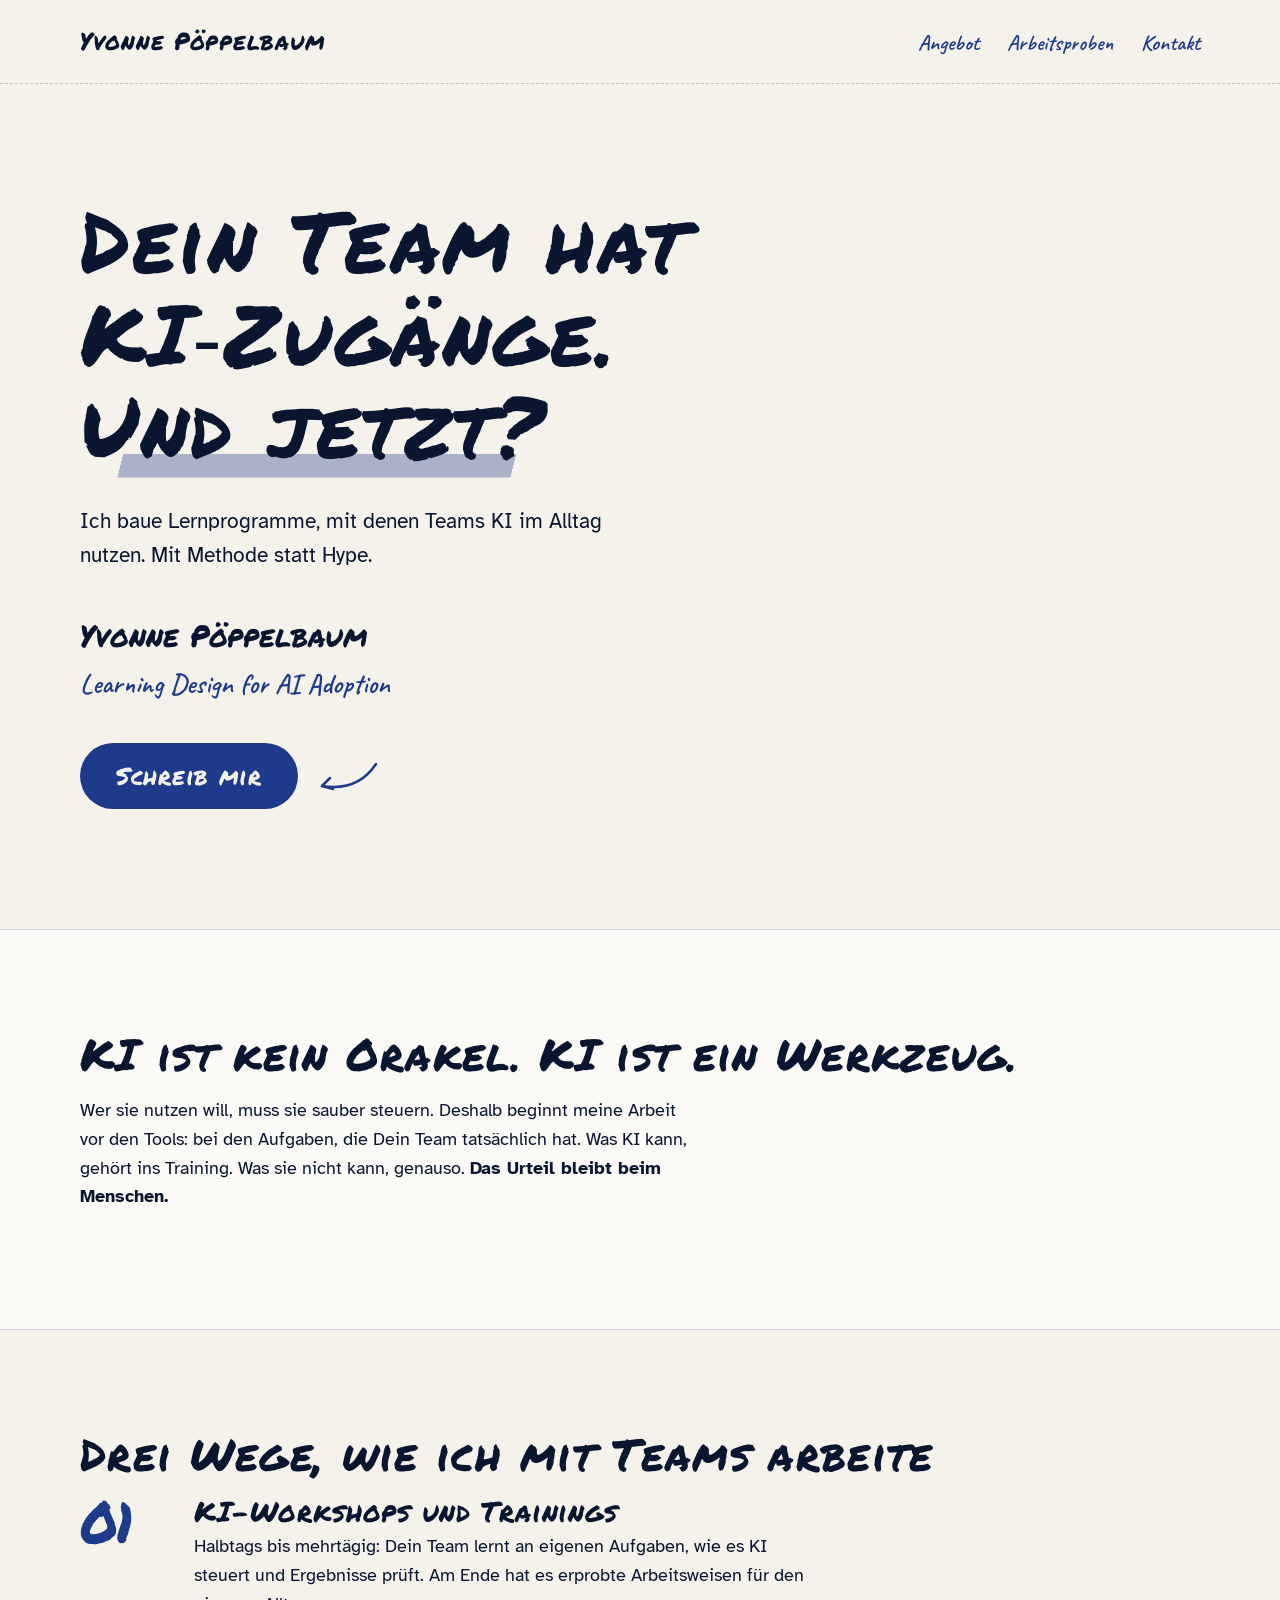
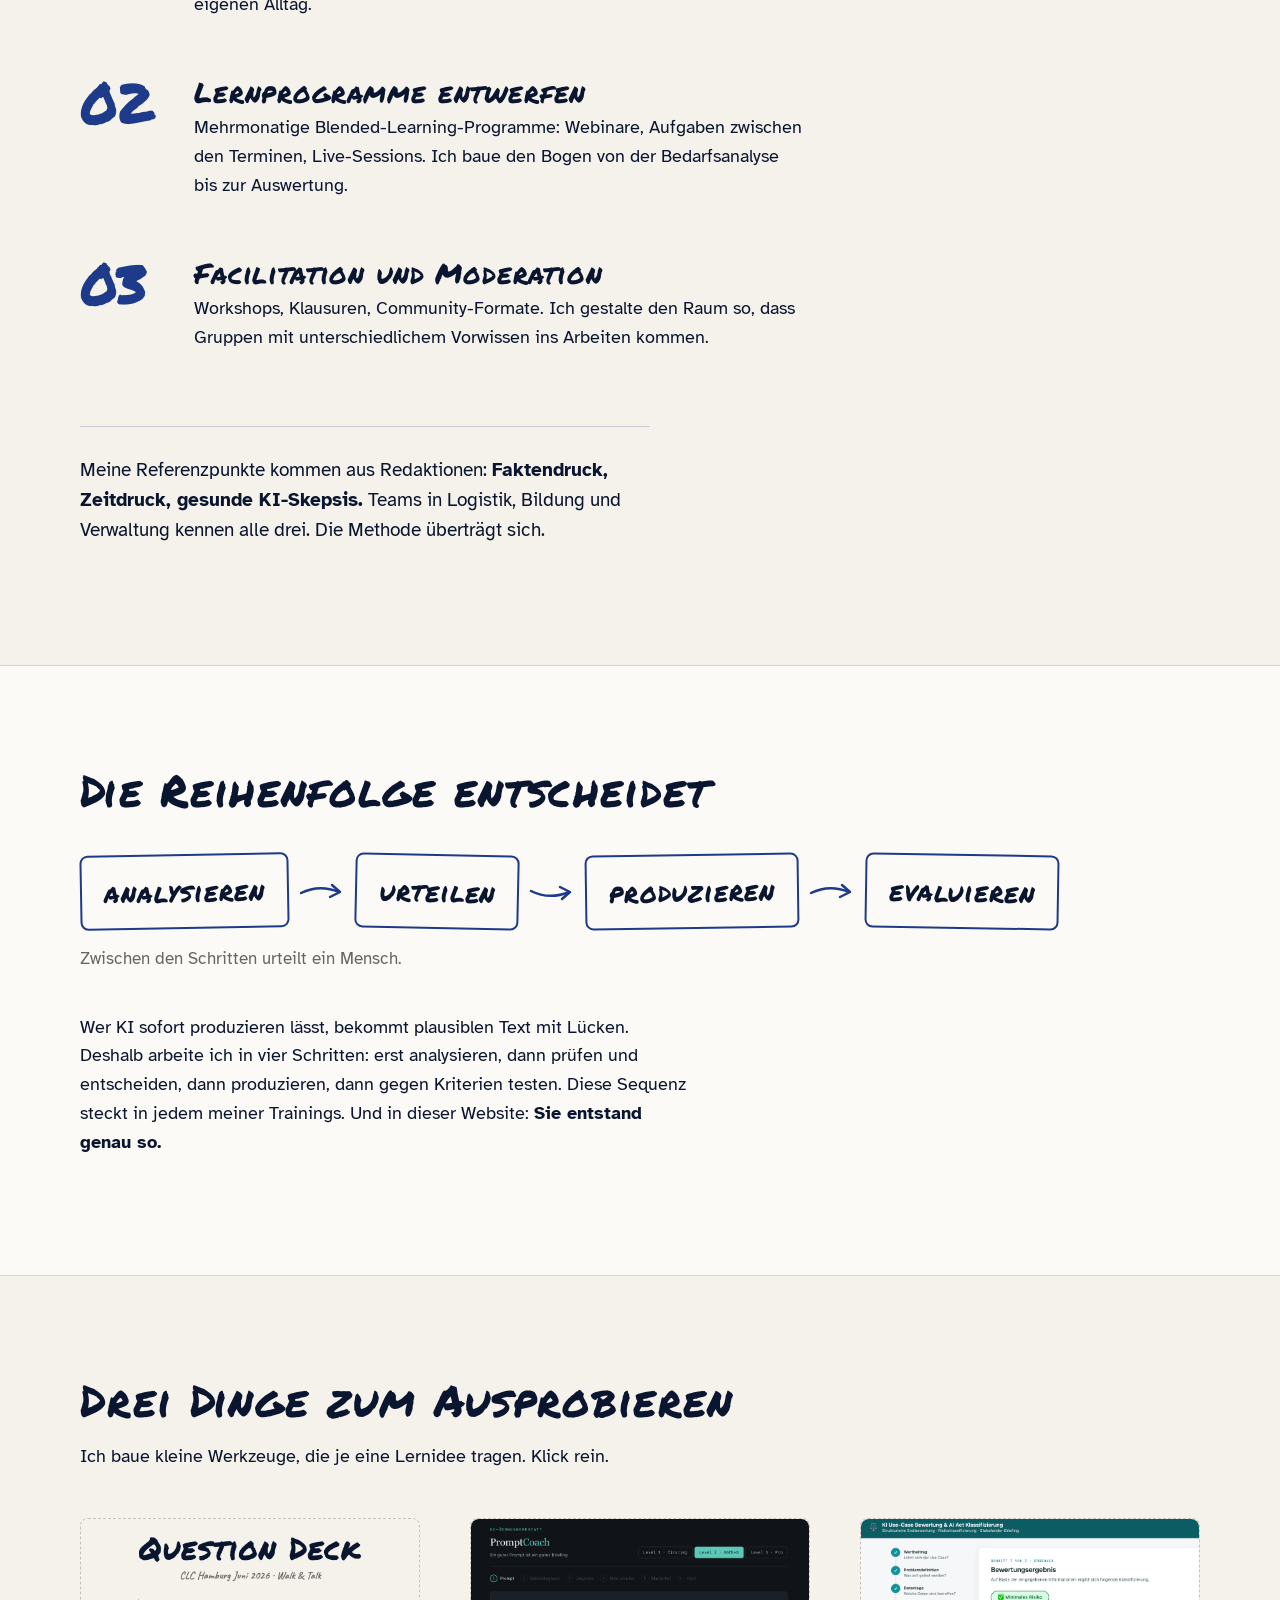
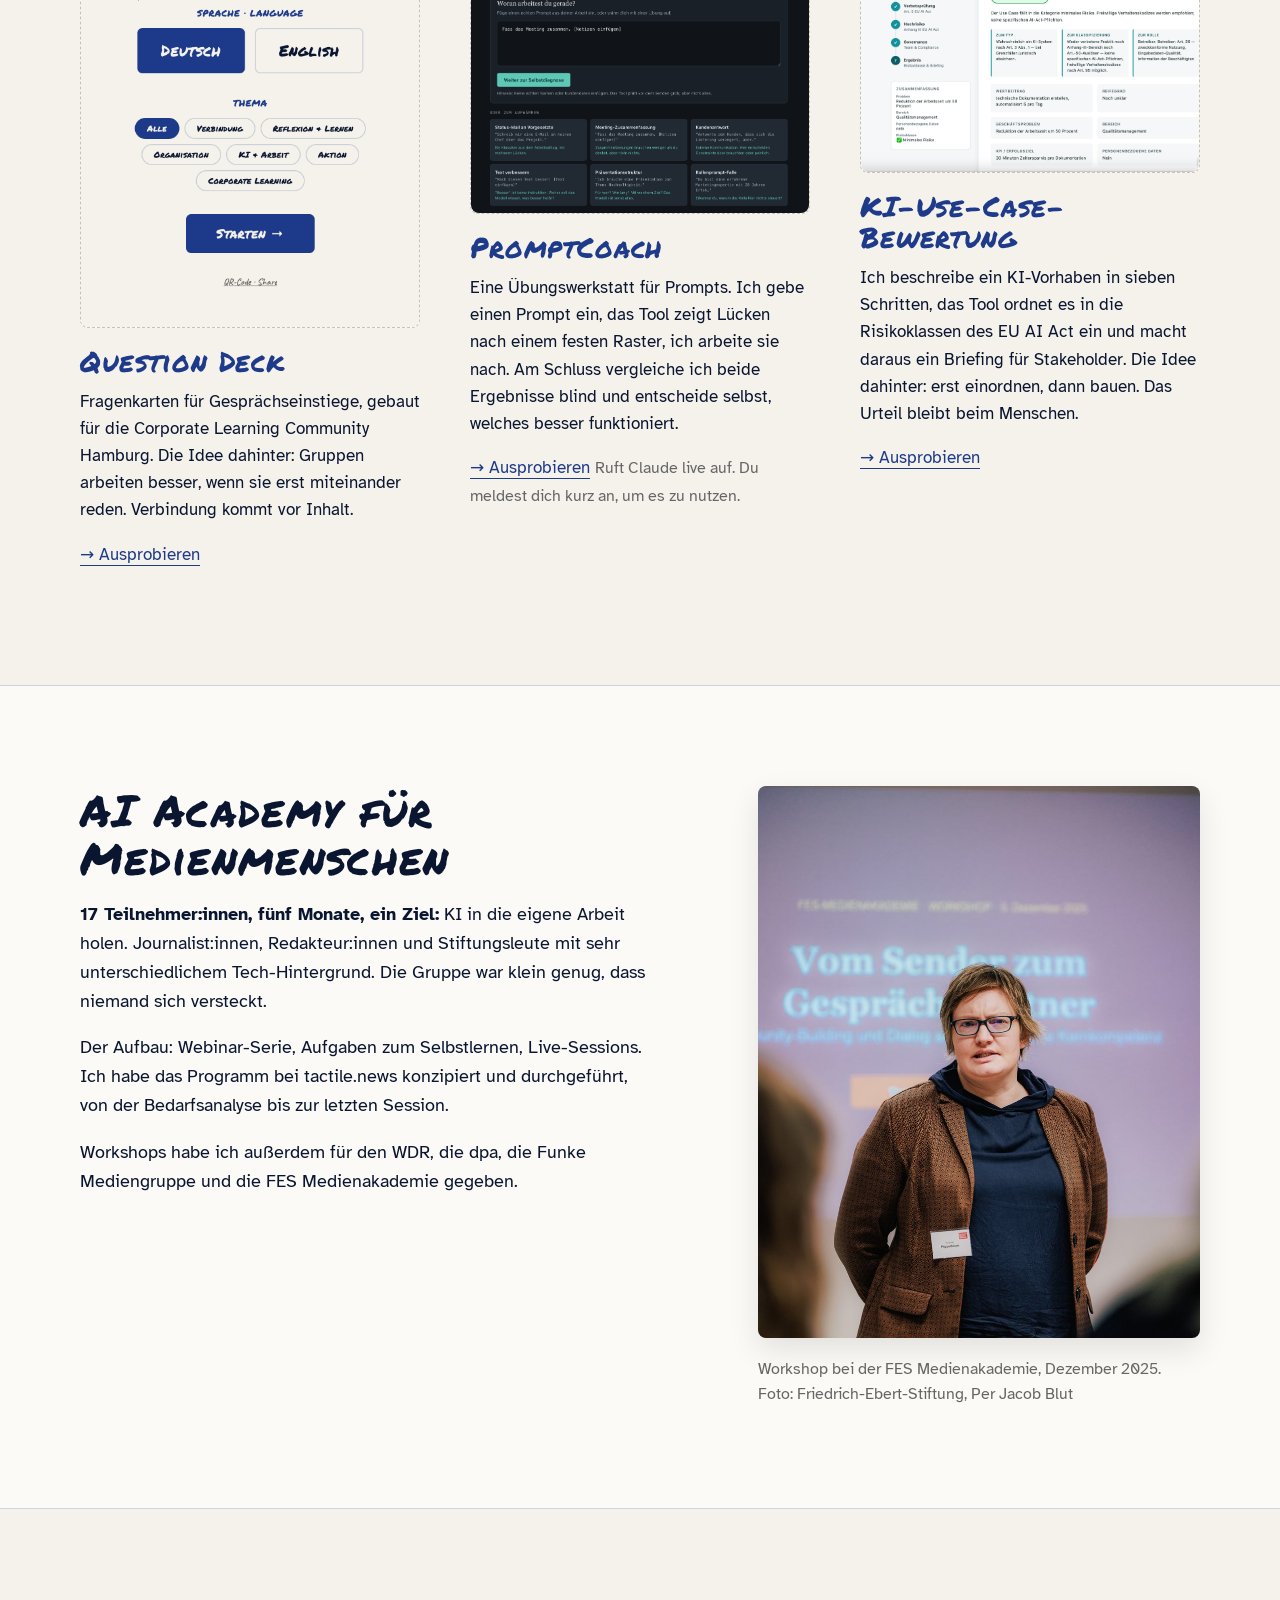
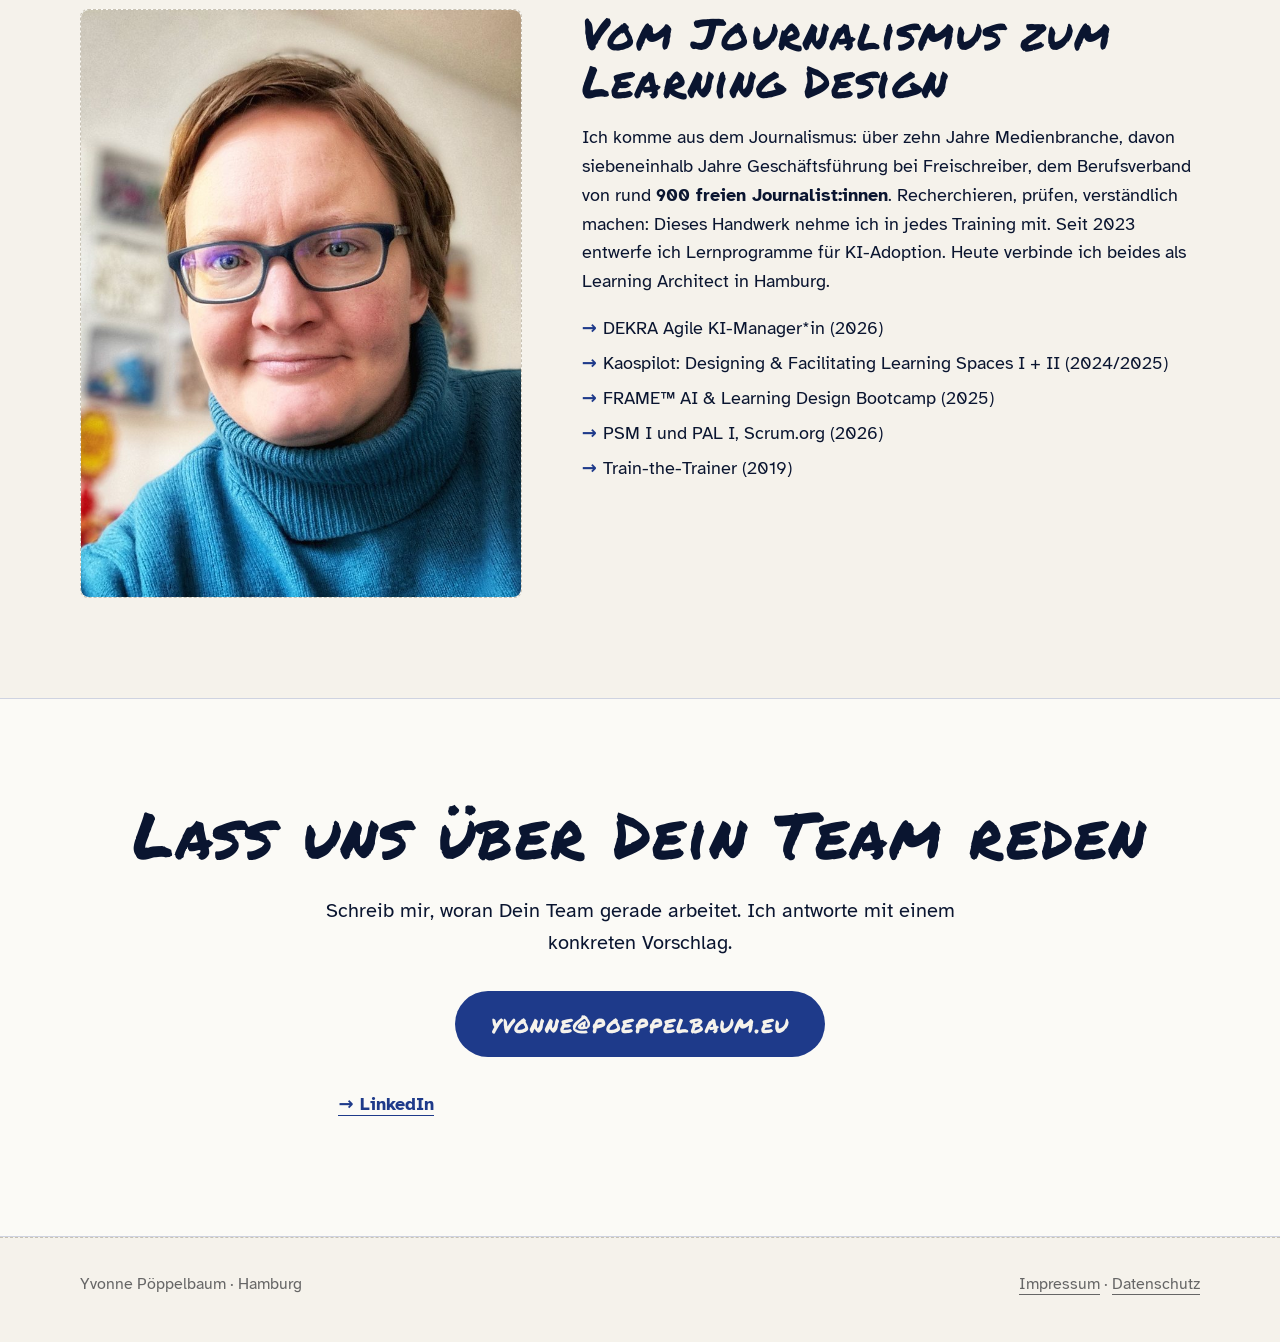
==== index.html @ b6dcaf6b "Website poeppelbaum.eu – erste Veröffentlichung Statische Seite: HTML + CSS, Fonts lokal (Permanent " ====
<!doctype html>
<html lang="de">
<head>
  <meta charset="utf-8">
  <meta name="viewport" content="width=device-width, initial-scale=1">
  <title>Yvonne Pöppelbaum – Learning Design for AI Adoption</title>
  <meta name="description" content="Ich baue Lernprogramme, mit denen Teams KI im Alltag nutzen. Workshops, Blended-Learning-Programme und Facilitation. Hamburg, DACH-Raum.">
  <link rel="canonical" href="https://poeppelbaum.eu/">
  <meta property="og:title" content="Yvonne Pöppelbaum – Learning Design for AI Adoption">
  <meta property="og:description" content="Ich baue Lernprogramme, mit denen Teams KI im Alltag nutzen. Mit Methode statt Hype.">
  <meta property="og:url" content="https://poeppelbaum.eu/">
  <meta property="og:type" content="website">
  <meta property="og:locale" content="de_DE">
  <link rel="stylesheet" href="style.css">
</head>
<body>
  <a class="skip-link" href="#main">Zum Inhalt springen</a>

  <header class="site-header">
    <div class="container">
      <a class="site-name" href="#top">Yvonne Pöppelbaum</a>
      <nav class="site-nav" aria-label="Hauptnavigation">
        <a href="#angebot">Angebot</a>
        <a href="#arbeitsproben">Arbeitsproben</a>
        <a href="#kontakt">Kontakt</a>
      </nav>
    </div>
  </header>

  <main id="main">

    <!-- 1 · Hero -->
    <section class="hero" id="top">
      <div class="container">
        <h1>Dein Team hat KI&#8209;Zugänge. <span class="u-hand">Und&nbsp;jetzt?</span></h1>
        <p class="intro">Ich baue Lernprogramme, mit denen Teams KI im Alltag nutzen. Mit Methode statt Hype.</p>
        <div class="ident">
          <p class="name">Yvonne Pöppelbaum</p>
          <p class="tagline">Learning Design for AI Adoption</p>
        </div>
        <div class="cta-row">
          <a class="btn" href="#kontakt">Schreib mir</a>
          <svg class="hand-arrow" width="64" height="40" viewBox="0 0 64 40" fill="none" aria-hidden="true">
            <path d="M60 8 C48 26, 30 34, 6 30" stroke="#1e3a8a" stroke-width="2.5" stroke-linecap="round" fill="none"/>
            <path d="M14 22 L6 30 L17 33" stroke="#1e3a8a" stroke-width="2.5" stroke-linecap="round" stroke-linejoin="round" fill="none"/>
          </svg>
        </div>
      </div>
    </section>

    <!-- 2 · Haltung -->
    <section class="section section--alt" id="haltung">
      <div class="container">
        <h2>KI ist kein Orakel. KI ist ein Werkzeug.</h2>
        <p>Wer sie nutzen will, muss sie sauber steuern. Deshalb beginnt meine Arbeit vor den Tools: bei den Aufgaben, die Dein Team tatsächlich hat. Was KI kann, gehört ins Training. Was sie nicht kann, genauso. <strong>Das Urteil bleibt beim Menschen.</strong></p>
      </div>
    </section>

    <!-- 3 · Angebot -->
    <section class="section" id="angebot">
      <div class="container">
        <h2>Drei Wege, wie ich mit Teams arbeite</h2>

        <div class="step">
          <div class="step__num" aria-hidden="true">01</div>
          <div>
            <h3>KI-Workshops und Trainings</h3>
            <p>Halbtags bis mehrtägig: Dein Team lernt an eigenen Aufgaben, wie es KI steuert und Ergebnisse prüft. Am Ende hat es erprobte Arbeitsweisen für den eigenen Alltag.</p>
          </div>
        </div>

        <div class="step">
          <div class="step__num" aria-hidden="true">02</div>
          <div>
            <h3>Lernprogramme entwerfen</h3>
            <p>Mehrmonatige Blended-Learning-Programme: Webinare, Aufgaben zwischen den Terminen, Live-Sessions. Ich baue den Bogen von der Bedarfsanalyse bis zur Auswertung.</p>
          </div>
        </div>

        <div class="step">
          <div class="step__num" aria-hidden="true">03</div>
          <div>
            <h3>Facilitation und Moderation</h3>
            <p>Workshops, Klausuren, Community-Formate. Ich gestalte den Raum so, dass Gruppen mit unterschiedlichem Vorwissen ins Arbeiten kommen.</p>
          </div>
        </div>

        <p class="bridge">Meine Referenzpunkte kommen aus Redaktionen: <strong>Faktendruck, Zeitdruck, gesunde KI-Skepsis.</strong> Teams in Logistik, Bildung und Verwaltung kennen alle drei. Die Methode überträgt sich.</p>
      </div>
    </section>

    <!-- 4 · Arbeitsweise -->
    <section class="section section--alt" id="arbeitsweise">
      <div class="container">
        <h2>Die Reihenfolge entscheidet</h2>

        <div class="sequence" role="img" aria-label="Vier Schritte: analysieren, urteilen, produzieren, evaluieren – zwischen den Schritten urteilt ein Mensch">
          <div class="sequence__step">analysieren</div>
          <svg class="sequence__arrow" width="46" height="26" viewBox="0 0 46 26" fill="none" aria-hidden="true">
            <path d="M2 14 C14 8, 28 8, 40 13" stroke="currentColor" stroke-width="2.5" stroke-linecap="round" fill="none"/>
            <path d="M33 6 L41 13 L31 18" stroke="currentColor" stroke-width="2.5" stroke-linecap="round" stroke-linejoin="round" fill="none"/>
          </svg>
          <div class="sequence__step">urteilen</div>
          <svg class="sequence__arrow" width="46" height="26" viewBox="0 0 46 26" fill="none" aria-hidden="true">
            <path d="M2 12 C14 18, 28 18, 40 13" stroke="currentColor" stroke-width="2.5" stroke-linecap="round" fill="none"/>
            <path d="M33 20 L41 13 L31 8" stroke="currentColor" stroke-width="2.5" stroke-linecap="round" stroke-linejoin="round" fill="none"/>
          </svg>
          <div class="sequence__step">produzieren</div>
          <svg class="sequence__arrow" width="46" height="26" viewBox="0 0 46 26" fill="none" aria-hidden="true">
            <path d="M2 14 C14 8, 28 8, 40 13" stroke="currentColor" stroke-width="2.5" stroke-linecap="round" fill="none"/>
            <path d="M33 6 L41 13 L31 18" stroke="currentColor" stroke-width="2.5" stroke-linecap="round" stroke-linejoin="round" fill="none"/>
          </svg>
          <div class="sequence__step">evaluieren</div>
        </div>
        <p class="judge-note">Zwischen den Schritten urteilt ein Mensch.</p>

        <p>Wer KI sofort produzieren lässt, bekommt plausiblen Text mit Lücken. Deshalb arbeite ich in vier Schritten: erst analysieren, dann prüfen und entscheiden, dann produzieren, dann gegen Kriterien testen. Diese Sequenz steckt in jedem meiner Trainings. Und in dieser Website: <strong>Sie entstand genau so.</strong></p>
      </div>
    </section>

    <!-- 5 · Arbeitsproben -->
    <section class="section" id="arbeitsproben">
      <div class="container">
        <h2>Drei Dinge zum Ausprobieren</h2>
        <p>Ich baue kleine Werkzeuge, die je eine Lernidee tragen. Klick rein.</p>

        <div class="work-grid">
          <article class="work-card">
            <div class="shot"><img src="img/question-deck.png" alt="Startbildschirm von Question Deck: Sprachauswahl Deutsch/English, darunter Themenfilter wie Verbindung, Reflexion & Lernen, KI & Arbeit, Corporate Learning, unten der Start-Button" width="1062" height="1280"></div>
            <h3>Question Deck</h3>
            <p>Fragenkarten für Gesprächseinstiege, gebaut für die Corporate Learning Community Hamburg. Die Idee dahinter: Gruppen arbeiten besser, wenn sie erst miteinander reden. Verbindung kommt vor Inhalt.</p>
            <p><a href="https://poeppi.github.io/clc-question-deck/" target="_blank" rel="noopener">→ Ausprobieren</a></p>
          </article>

          <article class="work-card">
            <div class="shot"><img src="img/promptcoach.png" alt="Startbildschirm von PromptCoach: Eingabefeld für einen Prompt, darunter sechs Übungs-Prompts zum Aufwärmen, oben die sechs Schritte Prompt, Selbstdiagnose, Diagnose, Überarbeiten, Blindurteil, Fazit" width="1998" height="1736"></div>
            <h3>PromptCoach</h3>
            <p>Eine Übungswerkstatt für Prompts. Ich gebe einen Prompt ein, das Tool zeigt Lücken nach einem festen Raster, ich arbeite sie nach. Am Schluss vergleiche ich beide Ergebnisse blind und entscheide selbst, welches besser funktioniert.</p>
            <p><a href="https://claude.ai/public/artifacts/858def9d-9fda-4240-a055-7a0ab636edca" target="_blank" rel="noopener">→ Ausprobieren</a> <span class="open-note">Ruft Claude live auf. Du meldest dich kurz an, um es zu nutzen.</span></p>
          </article>

          <article class="work-card">
            <div class="shot"><img src="img/usecase-bewertung.png" alt="Ergebnisansicht der KI-Use-Case-Bewertung: links sieben abgehakte Prüfschritte von Wertbeitrag bis Ergebnis, rechts die Risikoklasse ‚Minimales Risiko' mit Hinweisen zu Systemtyp, Klassifizierung und Betreiberrolle" width="2020" height="1412"></div>
            <h3>KI-Use-Case-Bewertung</h3>
            <p>Ich beschreibe ein KI-Vorhaben in sieben Schritten, das Tool ordnet es in die Risikoklassen des EU AI Act ein und macht daraus ein Briefing für Stakeholder. Die Idee dahinter: erst einordnen, dann bauen. Das Urteil bleibt beim Menschen.</p>
            <p><a href="https://poeppi.github.io/ki-usecase-bewertung/" target="_blank" rel="noopener">→ Ausprobieren</a></p>
          </article>

        </div>
      </div>
    </section>

    <!-- 6 · Fallbeispiel -->
    <section class="section section--alt case" id="fallbeispiel">
      <div class="container case-grid">
        <div>
          <h2>AI Academy für Medienmenschen</h2>
          <p><strong>17 Teilnehmer:innen, fünf Monate, ein Ziel:</strong> KI in die eigene Arbeit holen. Journalist:innen, Redakteur:innen und Stiftungsleute mit sehr unterschiedlichem Tech-Hintergrund. Die Gruppe war klein genug, dass niemand sich versteckt.</p>
          <p>Der Aufbau: Webinar-Serie, Aufgaben zum Selbstlernen, Live-Sessions. Ich habe das Programm bei tactile.news konzipiert und durchgeführt, von der Bedarfsanalyse bis zur letzten Session.</p>
          <p>Workshops habe ich außerdem für den WDR, die dpa, die Funke Mediengruppe und die FES Medienakademie gegeben.</p>
        </div>
        <figure class="case-figure">
          <img src="img/workshop-fes.jpg" alt="Yvonne Pöppelbaum leitet einen Workshop bei der FES Medienakademie, hinter ihr die projizierte Folie ‚Vom Sender zum Gesprächspartner'" width="880" height="1100">
          <figcaption>Workshop bei der FES Medienakademie, Dezember 2025. Foto: Friedrich-Ebert-Stiftung, Per Jacob Blut</figcaption>
        </figure>
      </div>
    </section>

    <!-- 7 · Person -->
    <section class="section" id="person">
      <div class="container person">
        <div class="portrait"><img src="img/portrait.jpg" alt="Porträt von Yvonne Pöppelbaum: kurze braune Haare, dunkle Brille, petrolfarbener Rollkragenpullover" width="720" height="960"></div>
        <div>
          <h2>Vom Journalismus zum Learning Design</h2>
          <p>Ich komme aus dem Journalismus: über zehn Jahre Medienbranche, davon siebeneinhalb Jahre Geschäftsführung bei Freischreiber, dem Berufsverband von rund <strong>900 freien Journalist:innen</strong>. Recherchieren, prüfen, verständlich machen: Dieses Handwerk nehme ich in jedes Training mit. Seit 2023 entwerfe ich Lernprogramme für KI-Adoption. Heute verbinde ich beides als Learning Architect in Hamburg.</p>
          <ul class="arrow-list">
            <li>DEKRA Agile KI-Manager*in (2026)</li>
            <li>Kaospilot: Designing &amp; Facilitating Learning Spaces I + II (2024/2025)</li>
            <li>FRAME™ AI &amp; Learning Design Bootcamp (2025)</li>
            <li>PSM I und PAL I, Scrum.org (2026)</li>
            <li>Train-the-Trainer (2019)</li>
          </ul>
        </div>
      </div>
    </section>

    <!-- 8 · Kontakt -->
    <section class="section section--alt contact" id="kontakt">
      <div class="container">
        <h2>Lass uns über Dein Team reden</h2>
        <p class="sub">Schreib mir, woran Dein Team gerade arbeitet. Ich antworte mit einem konkreten Vorschlag.</p>
        <a class="btn" href="mailto:yvonne@poeppelbaum.eu">yvonne@poeppelbaum.eu</a>
        <p class="channels">
          <a href="https://www.linkedin.com/in/yvonnepoeppelbaum" rel="me noopener">→ LinkedIn</a>
        </p>
      </div>
    </section>

  </main>

  <footer class="site-footer">
    <div class="container">
      <span>Yvonne Pöppelbaum · Hamburg</span>
      <span>
        <a href="impressum.html">Impressum</a> ·
        <a href="datenschutz.html">Datenschutz</a>
      </span>
    </div>
  </footer>
</body>
</html>
---- style.css ----
/* ============================================================
   Yvonne Pöppelbaum – Website
   Design-System: design-system-yvonne.md
   Fonts selbst gehostet (DSGVO): Permanent Marker (Apache 2.0),
   Caveat (OFL), Atkinson Hyperlegible (OFL) – Lizenzen in /fonts/.
   Fließtext seit 08/2026: Atkinson Hyperlegible; Caveat nur noch
   für kurze Akzente (Tagline, Navigation).
   ============================================================ */

@font-face {
  font-family: 'Permanent Marker';
  src: url('fonts/permanent-marker.woff2') format('woff2');
  font-weight: 400;
  font-display: swap;
}
@font-face {
  font-family: 'Atkinson Hyperlegible';
  src: url('fonts/atkinson-hyperlegible-400.woff2') format('woff2');
  font-weight: 400;
  font-display: swap;
}
@font-face {
  font-family: 'Atkinson Hyperlegible';
  src: url('fonts/atkinson-hyperlegible-700.woff2') format('woff2');
  font-weight: 700;
  font-display: swap;
}
@font-face {
  font-family: 'Caveat';
  src: url('fonts/caveat-400.woff2') format('woff2');
  font-weight: 400;
  font-display: swap;
}
@font-face {
  font-family: 'Caveat';
  src: url('fonts/caveat-600.woff2') format('woff2');
  font-weight: 600;
  font-display: swap;
}

:root {
  --ink: #0a1530;
  --accent: #1e3a8a;
  --paper: #f5f2eb;
  --paper-light: #fbfaf6;
  --rule: rgba(30, 58, 138, 0.2);
  --muted: #666;
  --display: 'Permanent Marker', cursive;
  --hand: 'Caveat', cursive;
  --body: 'Atkinson Hyperlegible', system-ui, sans-serif;
}

* { box-sizing: border-box; }

html { scroll-behavior: smooth; }
@media (prefers-reduced-motion: reduce) {
  html { scroll-behavior: auto; }
}

body {
  margin: 0;
  background: var(--paper);
  color: var(--ink);
  font-family: var(--body);
  font-size: 18px;
  line-height: 1.6;
}

/* ---------- Typografie ---------- */

h1, h2, h3 {
  font-family: var(--display);
  font-weight: 400;
  letter-spacing: 0.03em;
  line-height: 1.1;
  margin: 0 0 0.4em;
}
h1 { font-size: clamp(44px, 7vw, 84px); }
h2 { font-size: clamp(32px, 4vw, 44px); }
h3 { font-size: clamp(24px, 2.5vw, 28px); color: var(--accent); }

p { margin: 0 0 1em; max-width: 34em; }

a {
  color: var(--accent);
  text-decoration: none;
  border-bottom: 1.5px solid currentColor;
}
a:hover { border-bottom-width: 2.5px; }

:focus-visible {
  outline: 3px solid var(--accent);
  outline-offset: 3px;
  border-radius: 2px;
}

strong { font-weight: 700; }

.tagline {
  font-family: var(--hand);
  font-size: 28px;
  font-weight: 600;
  color: var(--accent);
  margin: 0;
}

/* Handgezogene Unterstreichung */
.u-hand {
  background: linear-gradient(104deg,
    transparent 0.5em,
    rgba(30, 58, 138, 0.35) 0.5em,
    rgba(30, 58, 138, 0.35) calc(100% - 0.4em),
    transparent calc(100% - 0.4em));
  background-size: 100% 0.28em;
  background-position: 0 92%;
  background-repeat: no-repeat;
}

/* ---------- Layout ---------- */

.container {
  max-width: 1280px;
  margin: 0 auto;
  padding: 0 80px;
}

.section { padding: 100px 0; }
.section--alt {
  background: var(--paper-light);
  border-top: 1.5px solid var(--rule);
  border-bottom: 1.5px solid var(--rule);
}

.skip-link {
  position: absolute;
  left: -9999px;
  background: var(--accent);
  color: var(--paper);
  padding: 10px 18px;
  border: none;
  z-index: 10;
}
.skip-link:focus { left: 16px; top: 16px; }

/* ---------- Header ---------- */

.site-header {
  padding: 22px 0;
  border-bottom: 1px dashed #c8c2b4;
}
.site-header .container {
  display: flex;
  flex-wrap: wrap;
  align-items: baseline;
  justify-content: space-between;
  gap: 12px 28px;
}
.site-name {
  font-family: var(--display);
  font-size: 24px;
  letter-spacing: 0.03em;
  color: var(--ink);
  border-bottom: none;
}
.site-nav { display: flex; gap: 28px; }
.site-nav a {
  font-family: var(--hand);
  font-weight: 600;
  font-size: 22px;
  border-bottom: none;
}
.site-nav a:hover,
.site-nav a:focus-visible { border-bottom: 2.5px solid var(--accent); }

/* ---------- Hero ---------- */

.hero { padding: 110px 0 120px; }
.hero h1 { max-width: 12em; }
.hero .intro { font-size: 21px; max-width: 26em; margin-top: 0.6em; }
.hero .ident { margin-top: 2.2em; }
.hero .ident .name {
  font-family: var(--display);
  font-size: 30px;
  margin: 0 0 2px;
}
.hero .cta-row {
  margin-top: 2em;
  display: flex;
  align-items: center;
  gap: 18px;
}

.btn {
  display: inline-block;
  font-family: var(--display);
  font-size: 24px;
  letter-spacing: 0.03em;
  color: var(--paper);
  background: var(--accent);
  border: none;
  border-radius: 999px;
  padding: 14px 36px;
  cursor: pointer;
}
.btn:hover { background: var(--ink); }

.hand-arrow { flex: 0 0 auto; }

/* ---------- Pfeil-Listen ---------- */

.arrow-list {
  list-style: none;
  padding: 0;
  margin: 0 0 1em;
}
.arrow-list li { margin-bottom: 0.35em; }
.arrow-list li::before {
  content: "\2192  ";
  color: var(--accent);
  font-weight: 600;
}

/* ---------- Nummerierte Schritte (Angebot) ---------- */

.step {
  display: grid;
  grid-template-columns: 90px 1fr;
  gap: 24px;
  align-items: start;
  margin-bottom: 40px;
}
.step__num {
  font-family: var(--display);
  font-size: 56px;
  color: var(--accent);
  line-height: 0.9;
  letter-spacing: -0.04em;
}
.step h3 { color: var(--ink); margin-bottom: 0.2em; }

.bridge {
  margin-top: 56px;
  padding-top: 28px;
  border-top: 1.5px solid var(--rule);
  font-size: 19px;
  max-width: 30em;
}

/* ---------- Arbeitsweise: Sequenz ---------- */

.sequence {
  display: flex;
  align-items: center;
  gap: 10px;
  flex-wrap: wrap;
  margin: 40px 0 44px;
}
.sequence__step {
  font-family: var(--display);
  font-size: clamp(20px, 2.2vw, 27px);
  letter-spacing: 0.03em;
  padding: 14px 22px;
  border: 2px solid var(--accent);
  border-radius: 8px;
  transform: rotate(-1deg);
  background: var(--paper-light);
}
.sequence__step:nth-child(3) { transform: rotate(1.2deg); }
.sequence__step:nth-child(5) { transform: rotate(-0.8deg); }
.sequence__step:nth-child(7) { transform: rotate(0.9deg); }
.sequence__arrow { flex: 0 0 auto; color: var(--accent); }

.judge-note {
  font-size: 17px;
  color: var(--muted);
  margin-top: -28px;
  margin-bottom: 40px;
}

/* ---------- Arbeitsproben ---------- */

.work-grid {
  display: grid;
  grid-template-columns: repeat(auto-fit, minmax(280px, 1fr));
  gap: 50px;
  margin-top: 48px;
}
.work-card { display: flex; flex-direction: column; }
.work-card .shot {
  aspect-ratio: 4 / 3;
  border: 1.5px dashed #c8c2b4;
  border-radius: 8px;
  display: flex;
  align-items: center;
  justify-content: center;
  color: var(--muted);
  font-size: 17px;
  margin-bottom: 18px;
  background: var(--paper-light);
}
.work-card .shot img {
  width: 100%;
  height: 100%;
  object-fit: cover;
  border-radius: 8px;
}
/* PromptCoach-Screenshot (1998x1736) ist hochkantiger als die 4:3-Box:
   oben ausrichten, damit Titel und Schrittleiste sichtbar bleiben */
.work-card .shot img[src="img/promptcoach.png"] { object-position: top; }
/* Use-Case-Screenshot (2020x1412) ist breiter als die 4:3-Box:
   links ausrichten, damit die Schrittleiste sichtbar bleibt und das
   Papierkorb-Overlay am rechten Bildrand aus dem Ausschnitt fällt */
.work-card .shot img[src="img/usecase-bewertung.png"] { object-position: left; }
.work-card p { font-size: 17px; }
.work-card .open-note { color: var(--muted); font-size: 16px; }

/* ---------- Fallbeispiel ---------- */

.case p { max-width: 32em; }
.case-grid {
  display: grid;
  grid-template-columns: 1.4fr 1fr;
  gap: 60px;
  align-items: start;
}
.case-figure { margin: 0; }
.case-figure img {
  width: 100%;
  height: auto;
  border-radius: 8px;
  box-shadow: 0 12px 30px rgba(0, 0, 0, 0.10);
}
.case-figure figcaption {
  font-size: 16px;
  color: var(--muted);
  margin-top: 10px;
}

/* ---------- Person ---------- */

.person {
  display: grid;
  grid-template-columns: 1fr 1.4fr;
  gap: 60px;
  align-items: start;
}
.person .portrait {
  aspect-ratio: 3 / 4;
  border: 1.5px dashed #c8c2b4;
  border-radius: 8px;
  display: flex;
  align-items: center;
  justify-content: center;
  color: var(--muted);
  font-size: 20px;
  background: var(--paper-light);
}
.person .portrait img {
  width: 100%;
  height: 100%;
  object-fit: cover;
  border-radius: 8px;
}

/* ---------- Kontakt / CTA-Block ---------- */

.contact { text-align: center; }
.contact h2 { font-size: clamp(38px, 5vw, 64px); }
.contact .sub { margin: 0 auto 1.6em; font-size: 20px; }
.contact .channels {
  margin-top: 1.8em;
  font-size: 18px;
}
.contact .channels a { font-weight: 600; }

/* ---------- Footer ---------- */

.site-footer {
  border-top: 1px dashed #c8c2b4;
  padding: 34px 0 44px;
  color: var(--muted);
  font-size: 16px;
}
.site-footer .container {
  display: flex;
  flex-wrap: wrap;
  justify-content: space-between;
  gap: 10px 28px;
}
.site-footer a { color: var(--muted); }

/* ---------- Mobile ---------- */

@media (max-width: 760px) {
  .container { padding: 0 40px; }
  .section { padding: 72px 0; }
  .hero { padding: 70px 0 80px; }
  .step { grid-template-columns: 64px 1fr; gap: 16px; }
  .step__num { font-size: 44px; }
  .person { grid-template-columns: 1fr; gap: 36px; }
  .case-grid { grid-template-columns: 1fr; gap: 36px; }
  .case-figure { max-width: 420px; }
  .person .portrait { max-width: 320px; }
  .sequence { flex-direction: column; align-items: flex-start; }
  .sequence__arrow { transform: rotate(90deg); margin-left: 34px; }
  .site-nav { gap: 20px; }
}
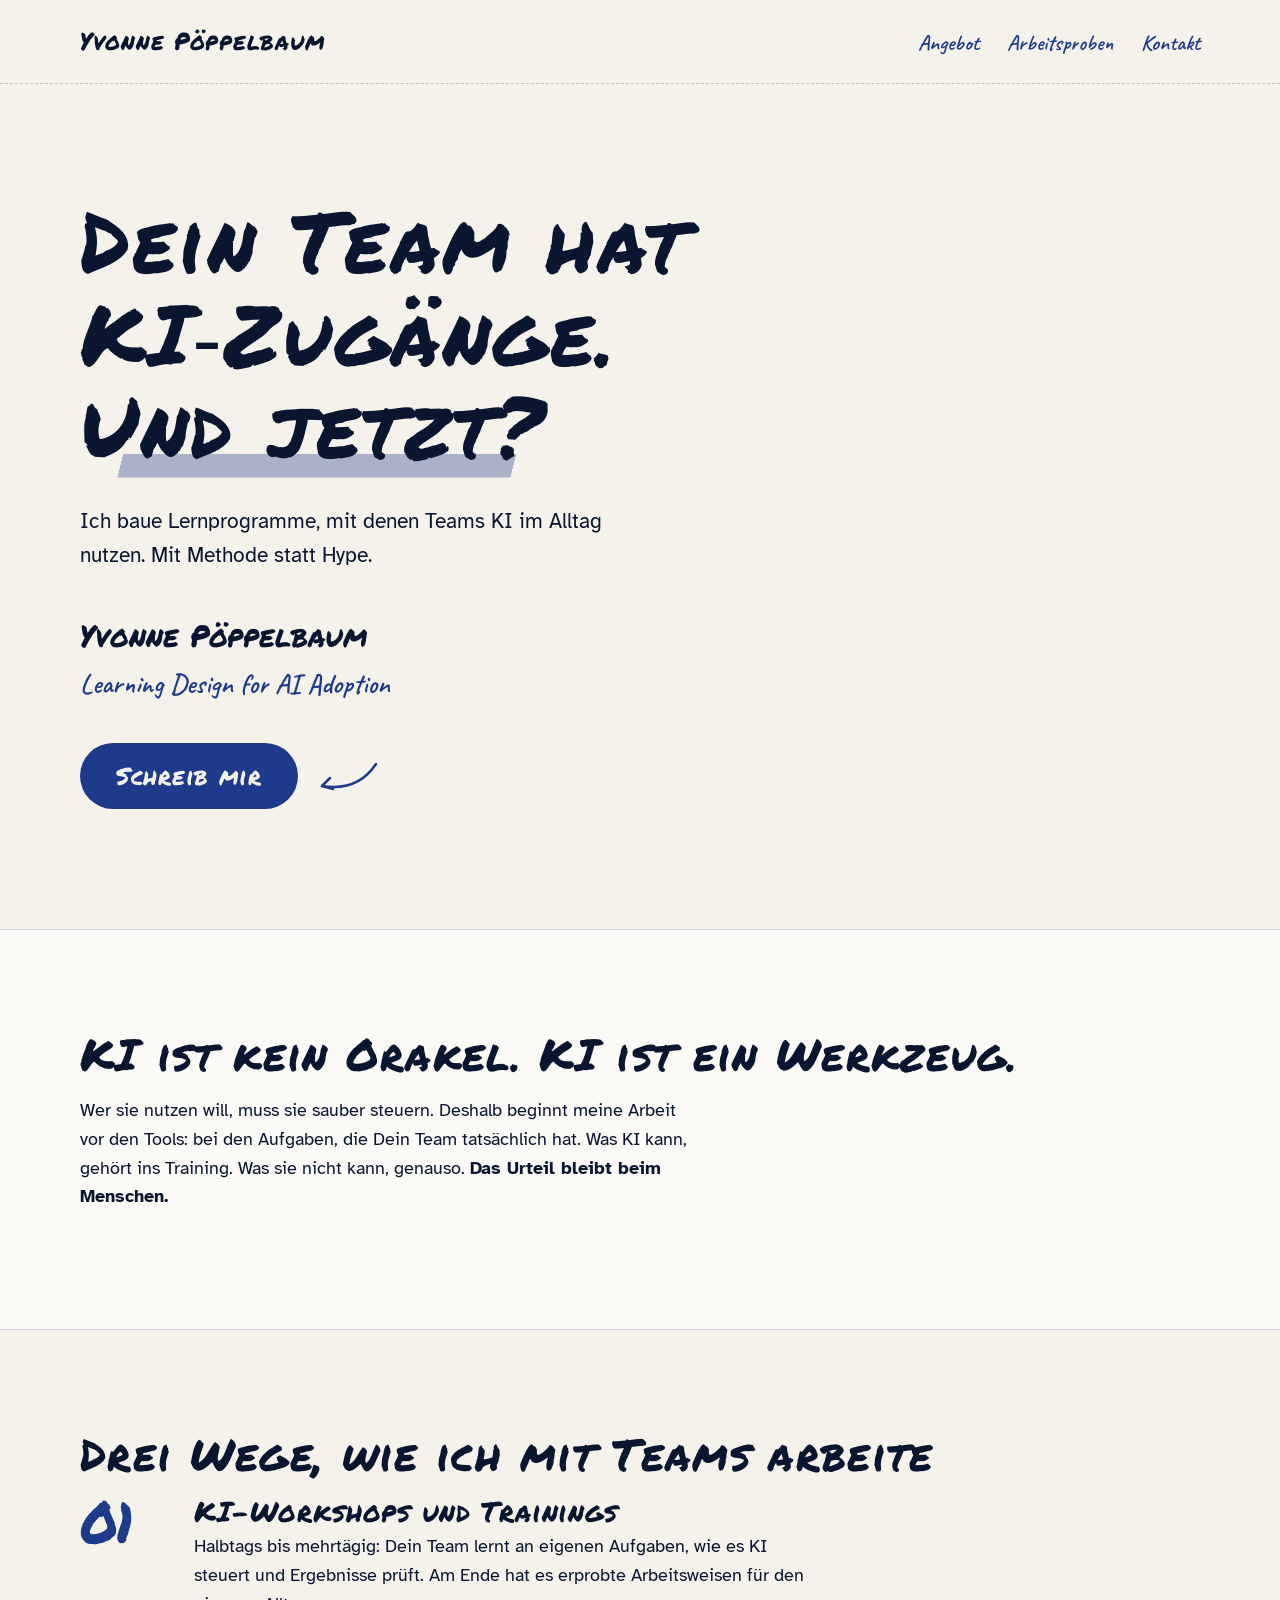
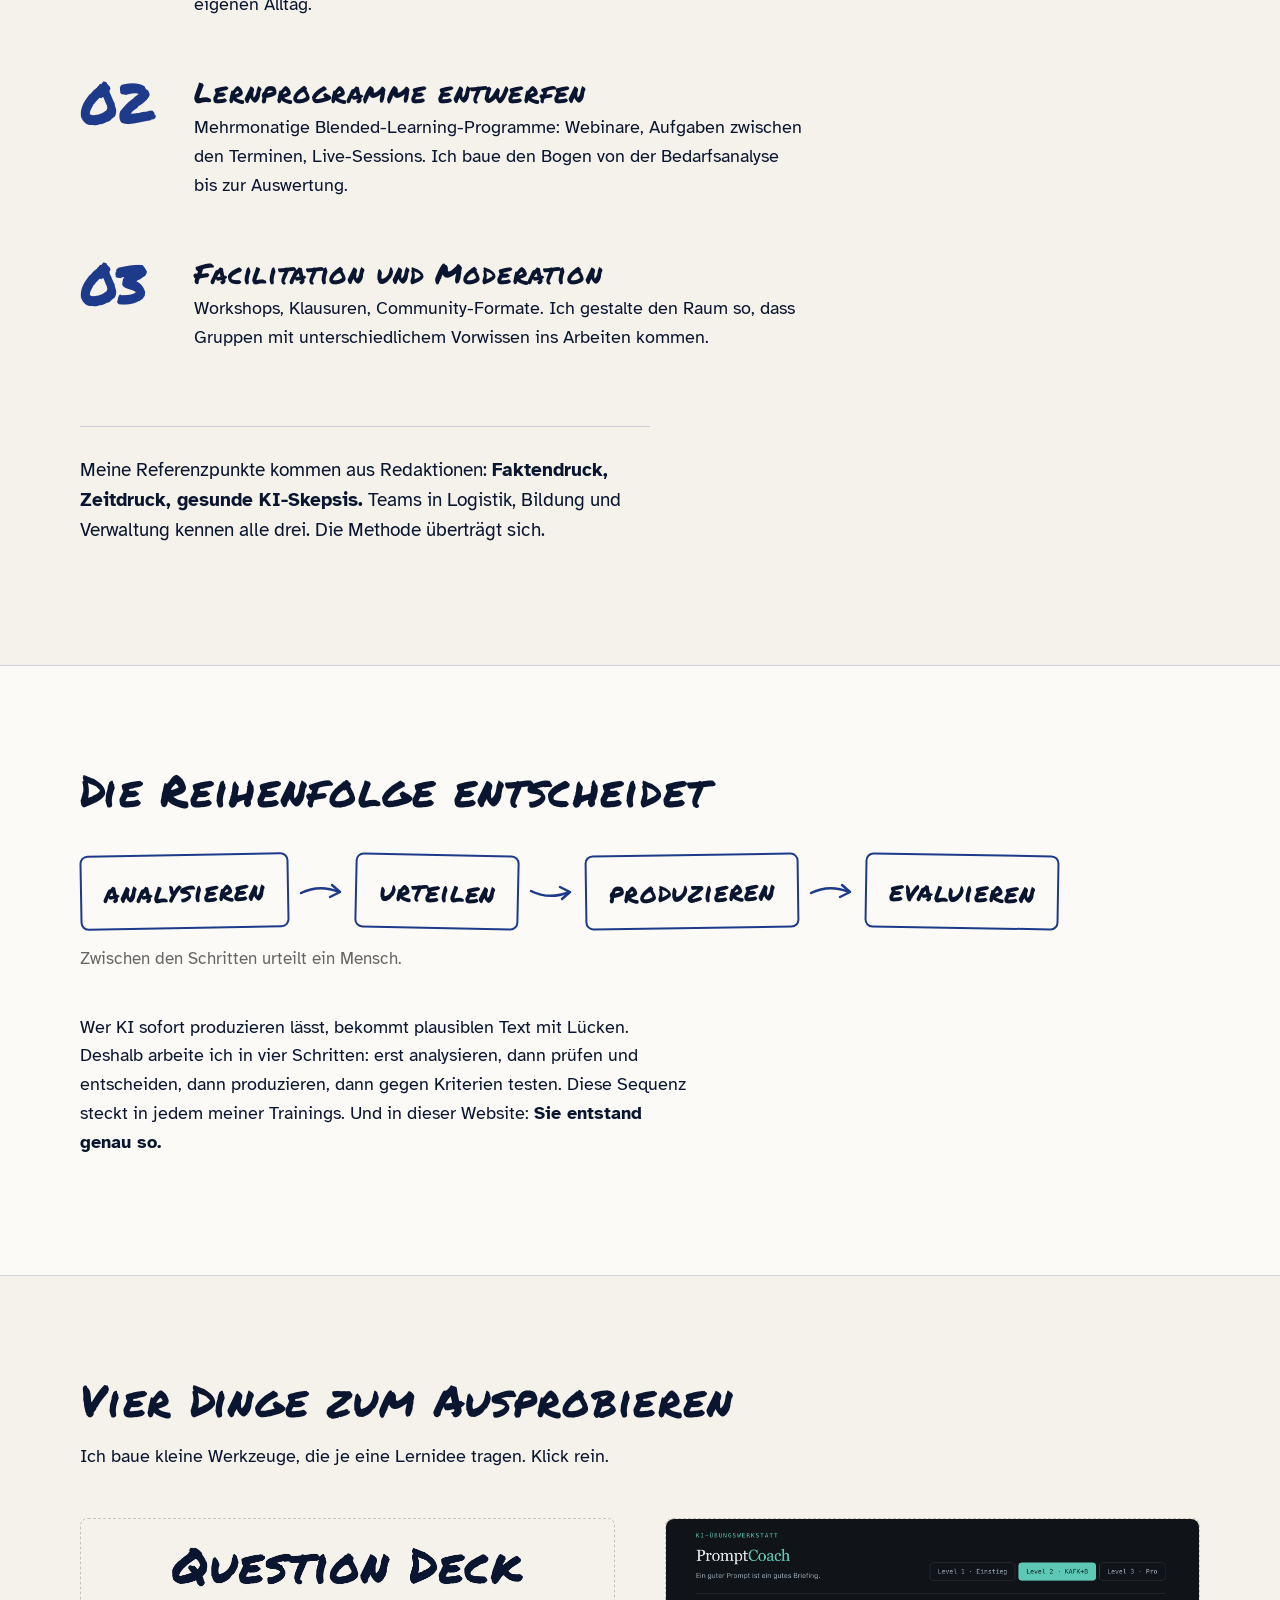
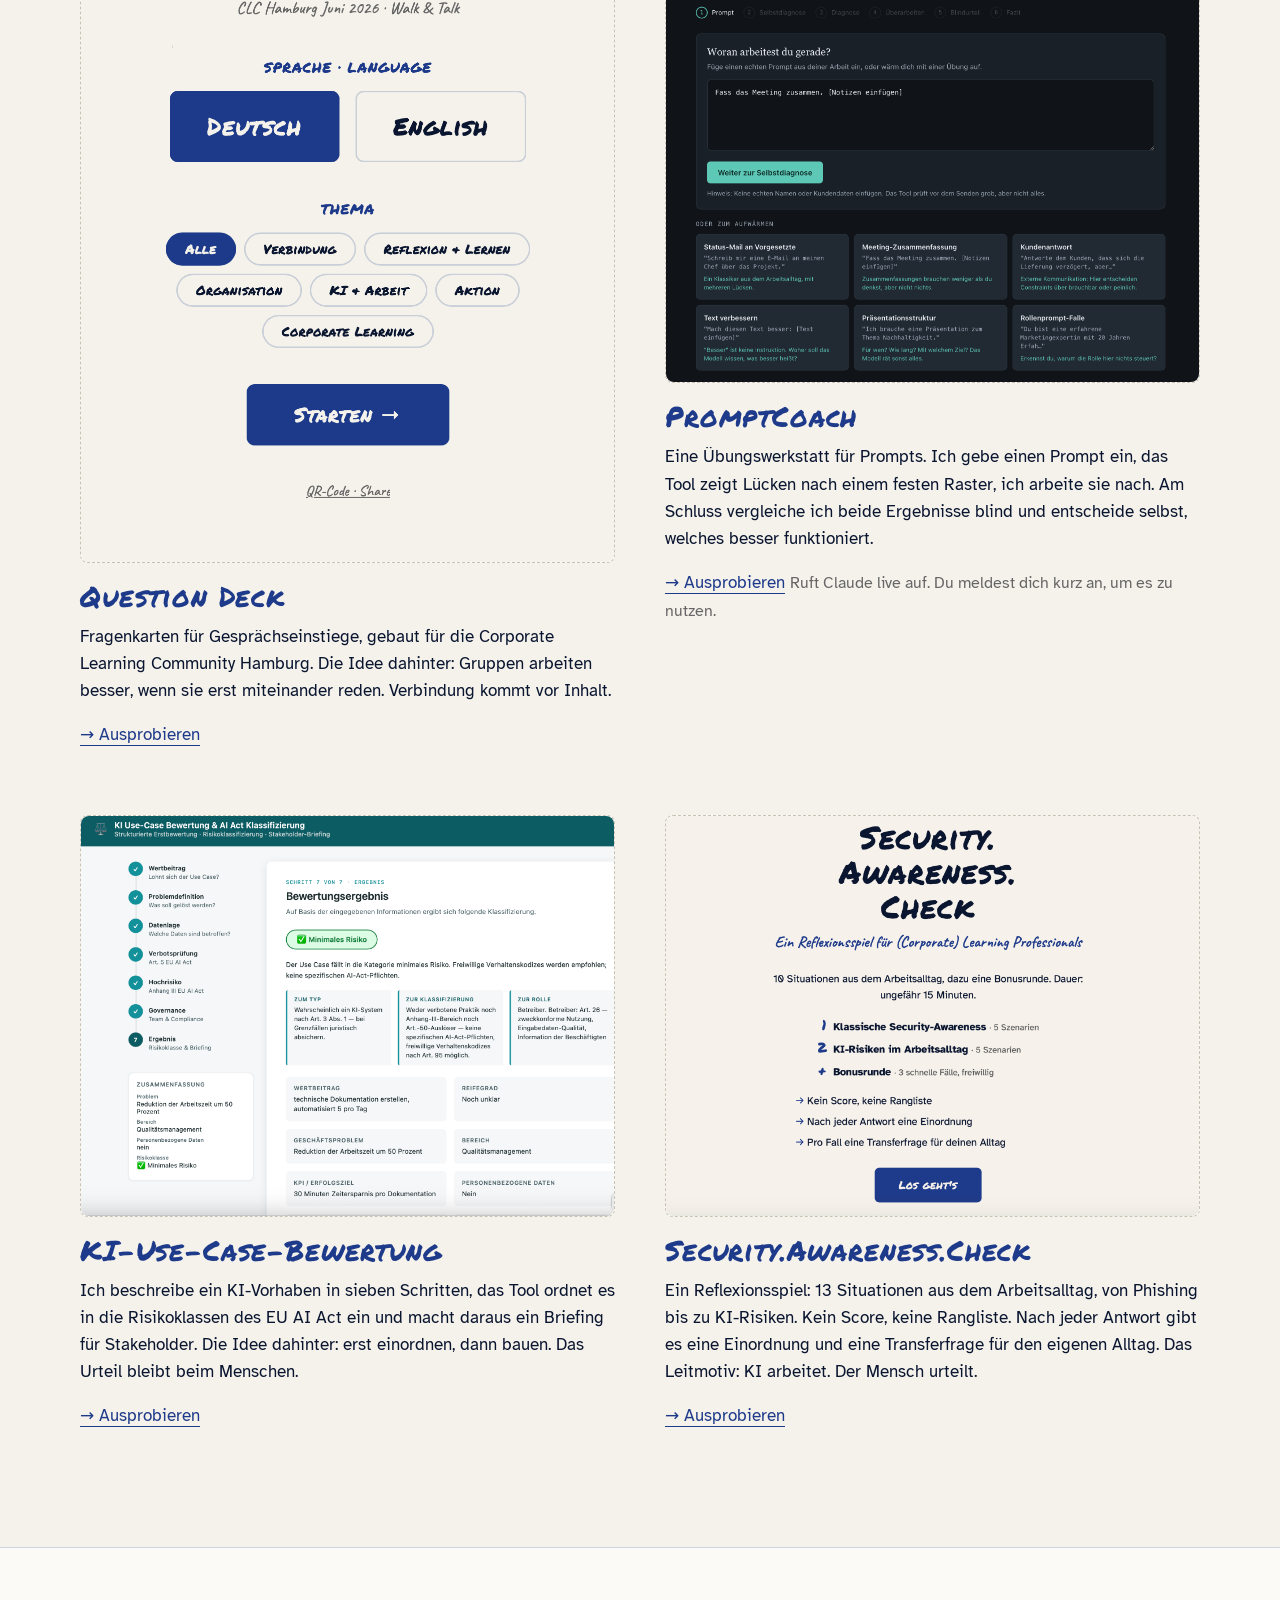
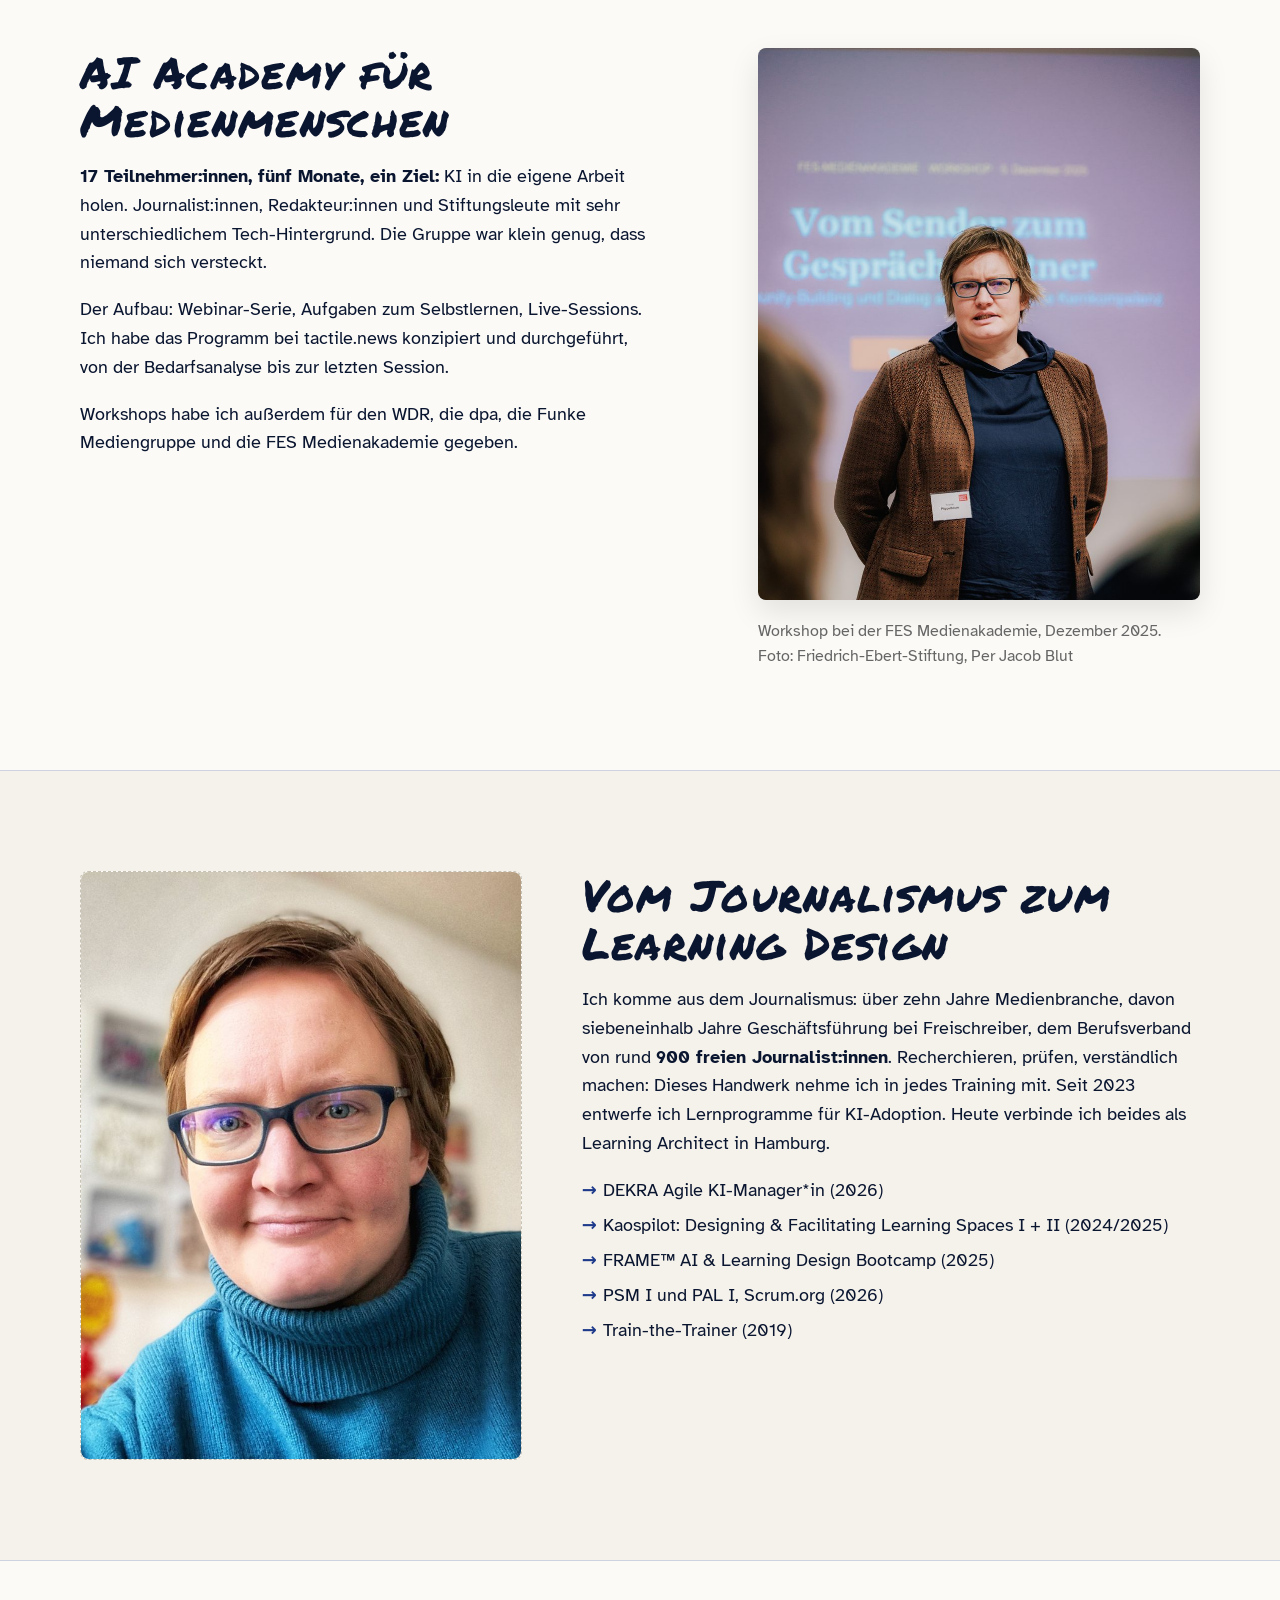
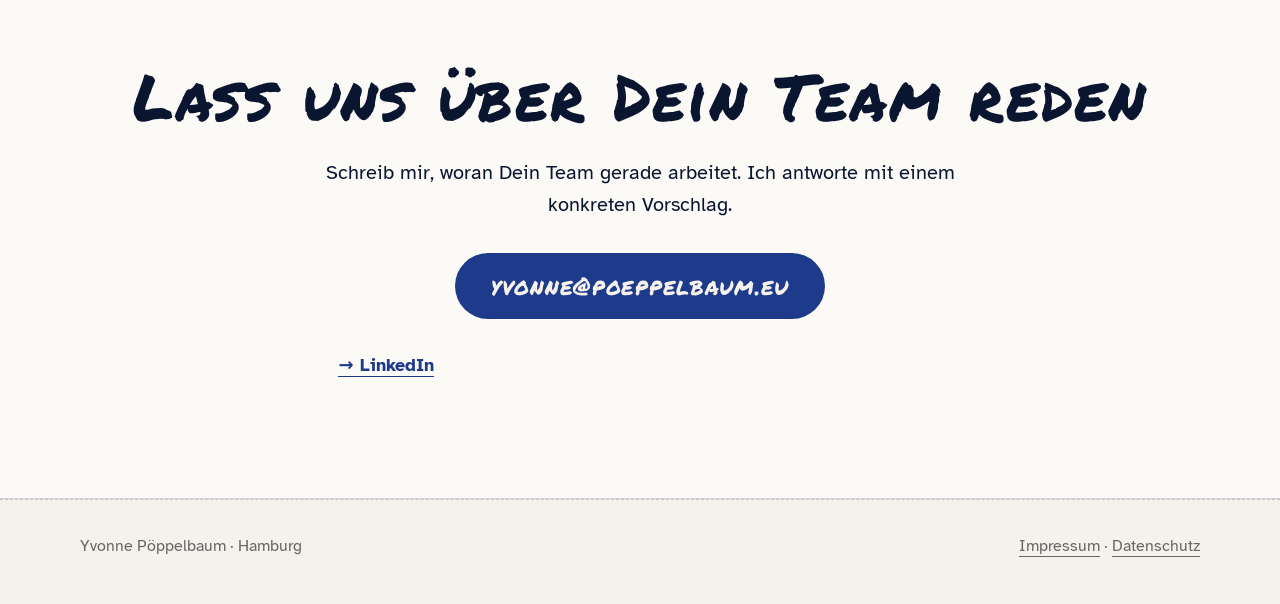
==== commit f20748fa: "Vierte Arbeitsprobe: Security.Awareness.Check Neue Kachel mit Screenshot und Link auf das Reflexions" ====
--- a/index.html
+++ b/index.html
@@ -121,7 +121,7 @@
     <!-- 5 · Arbeitsproben -->
     <section class="section" id="arbeitsproben">
       <div class="container">
-        <h2>Drei Dinge zum Ausprobieren</h2>
+        <h2>Vier Dinge zum Ausprobieren</h2>
         <p>Ich baue kleine Werkzeuge, die je eine Lernidee tragen. Klick rein.</p>
 
         <div class="work-grid">
@@ -144,6 +144,13 @@
             <h3>KI-Use-Case-Bewertung</h3>
             <p>Ich beschreibe ein KI-Vorhaben in sieben Schritten, das Tool ordnet es in die Risikoklassen des EU AI Act ein und macht daraus ein Briefing für Stakeholder. Die Idee dahinter: erst einordnen, dann bauen. Das Urteil bleibt beim Menschen.</p>
             <p><a href="https://poeppi.github.io/ki-usecase-bewertung/" target="_blank" rel="noopener">→ Ausprobieren</a></p>
+          </article>
+
+          <article class="work-card">
+            <div class="shot"><img src="img/security-check.png" alt="Startbildschirm des Security.Awareness.Check: Reflexionsspiel mit zwei Modulen – klassische Security-Awareness und KI-Risiken im Arbeitsalltag, je fünf Szenarien – plus Bonusrunde, unten der Button ‚Los geht's'" width="2302" height="1384"></div>
+            <h3>Security.Awareness.Check</h3>
+            <p>Ein Reflexionsspiel: 13 Situationen aus dem Arbeitsalltag, von Phishing bis zu KI-Risiken. Kein Score, keine Rangliste. Nach jeder Antwort gibt es eine Einordnung und eine Transferfrage für den eigenen Alltag. Das Leitmotiv: KI arbeitet. Der Mensch urteilt.</p>
+            <p><a href="https://poeppi.github.io/Security-Awareness-Check/" target="_blank" rel="noopener">→ Ausprobieren</a></p>
           </article>
 
         </div>
--- a/style.css
+++ b/style.css
@@ -281,7 +281,7 @@
 
 .work-grid {
   display: grid;
-  grid-template-columns: repeat(auto-fit, minmax(280px, 1fr));
+  grid-template-columns: repeat(2, 1fr);
   gap: 50px;
   margin-top: 48px;
 }
@@ -398,6 +398,7 @@
   .step { grid-template-columns: 64px 1fr; gap: 16px; }
   .step__num { font-size: 44px; }
   .person { grid-template-columns: 1fr; gap: 36px; }
+  .work-grid { grid-template-columns: 1fr; gap: 40px; }
   .case-grid { grid-template-columns: 1fr; gap: 36px; }
   .case-figure { max-width: 420px; }
   .person .portrait { max-width: 320px; }
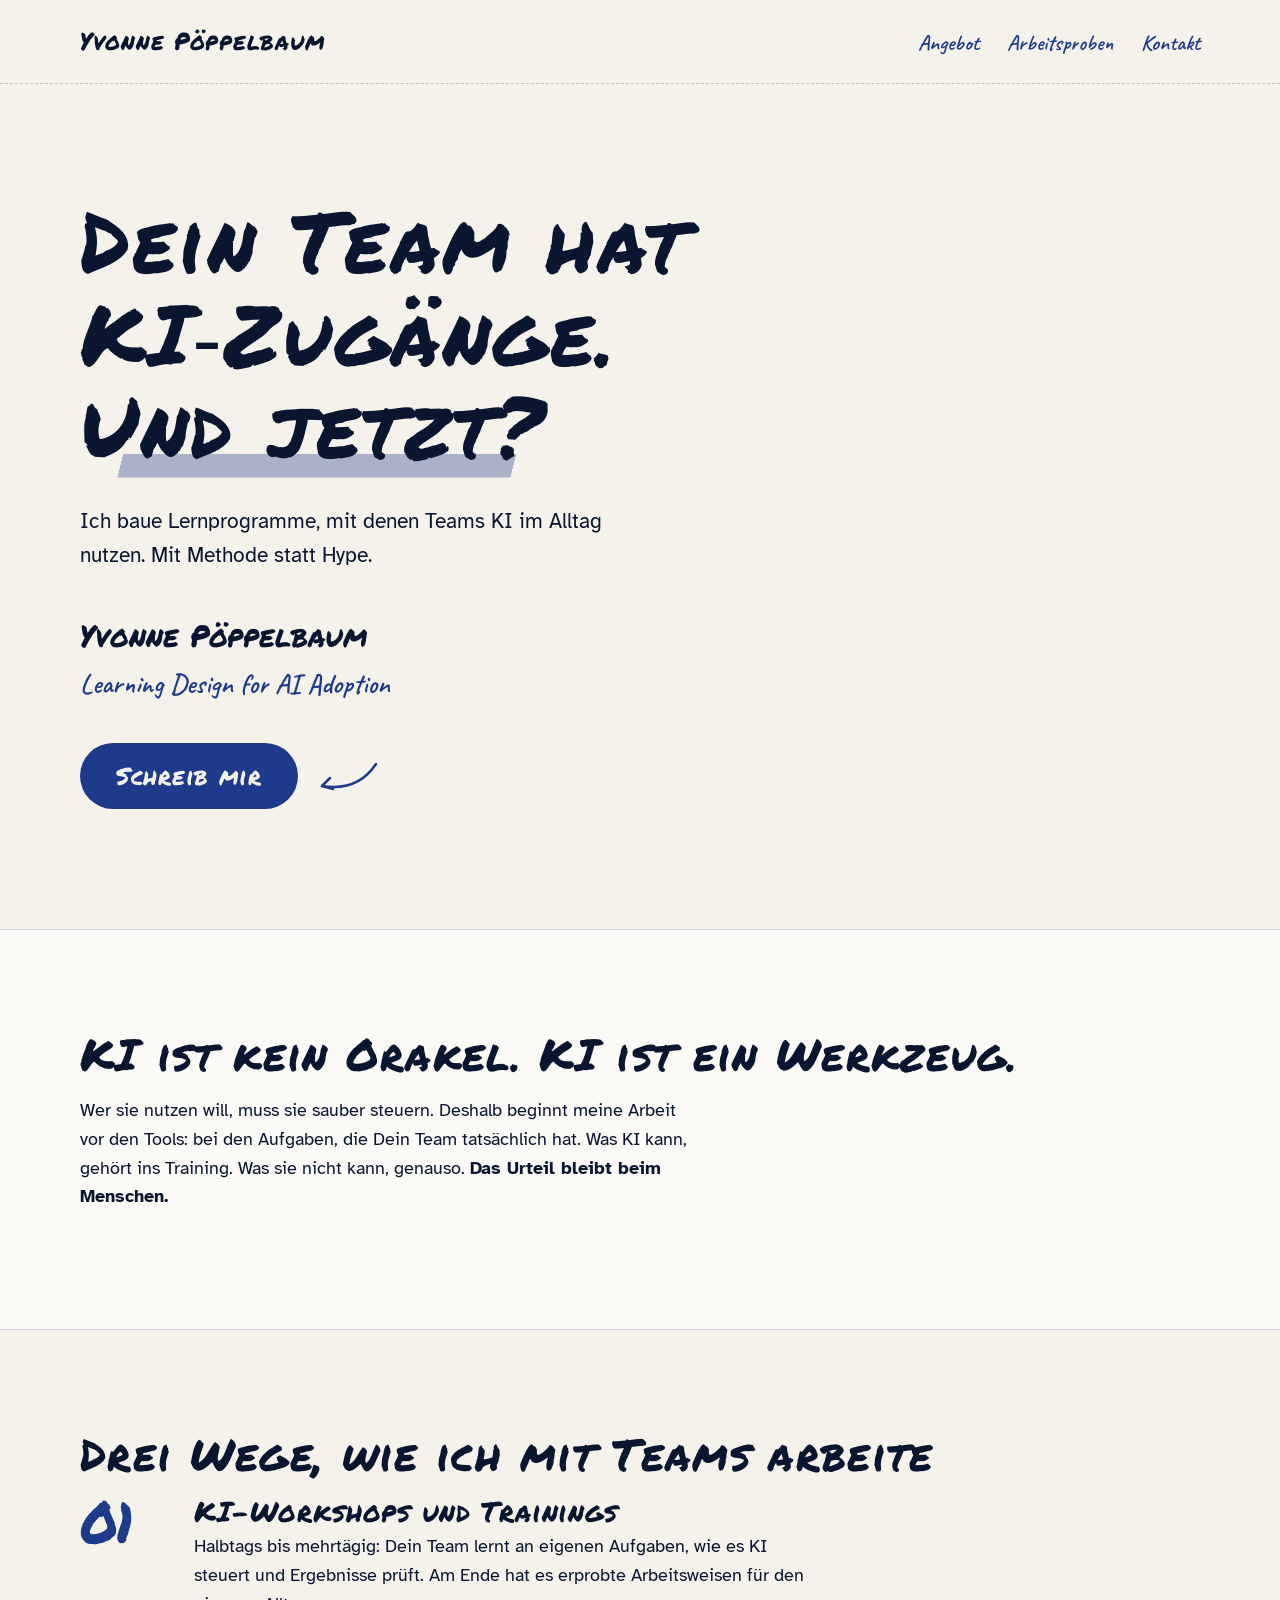
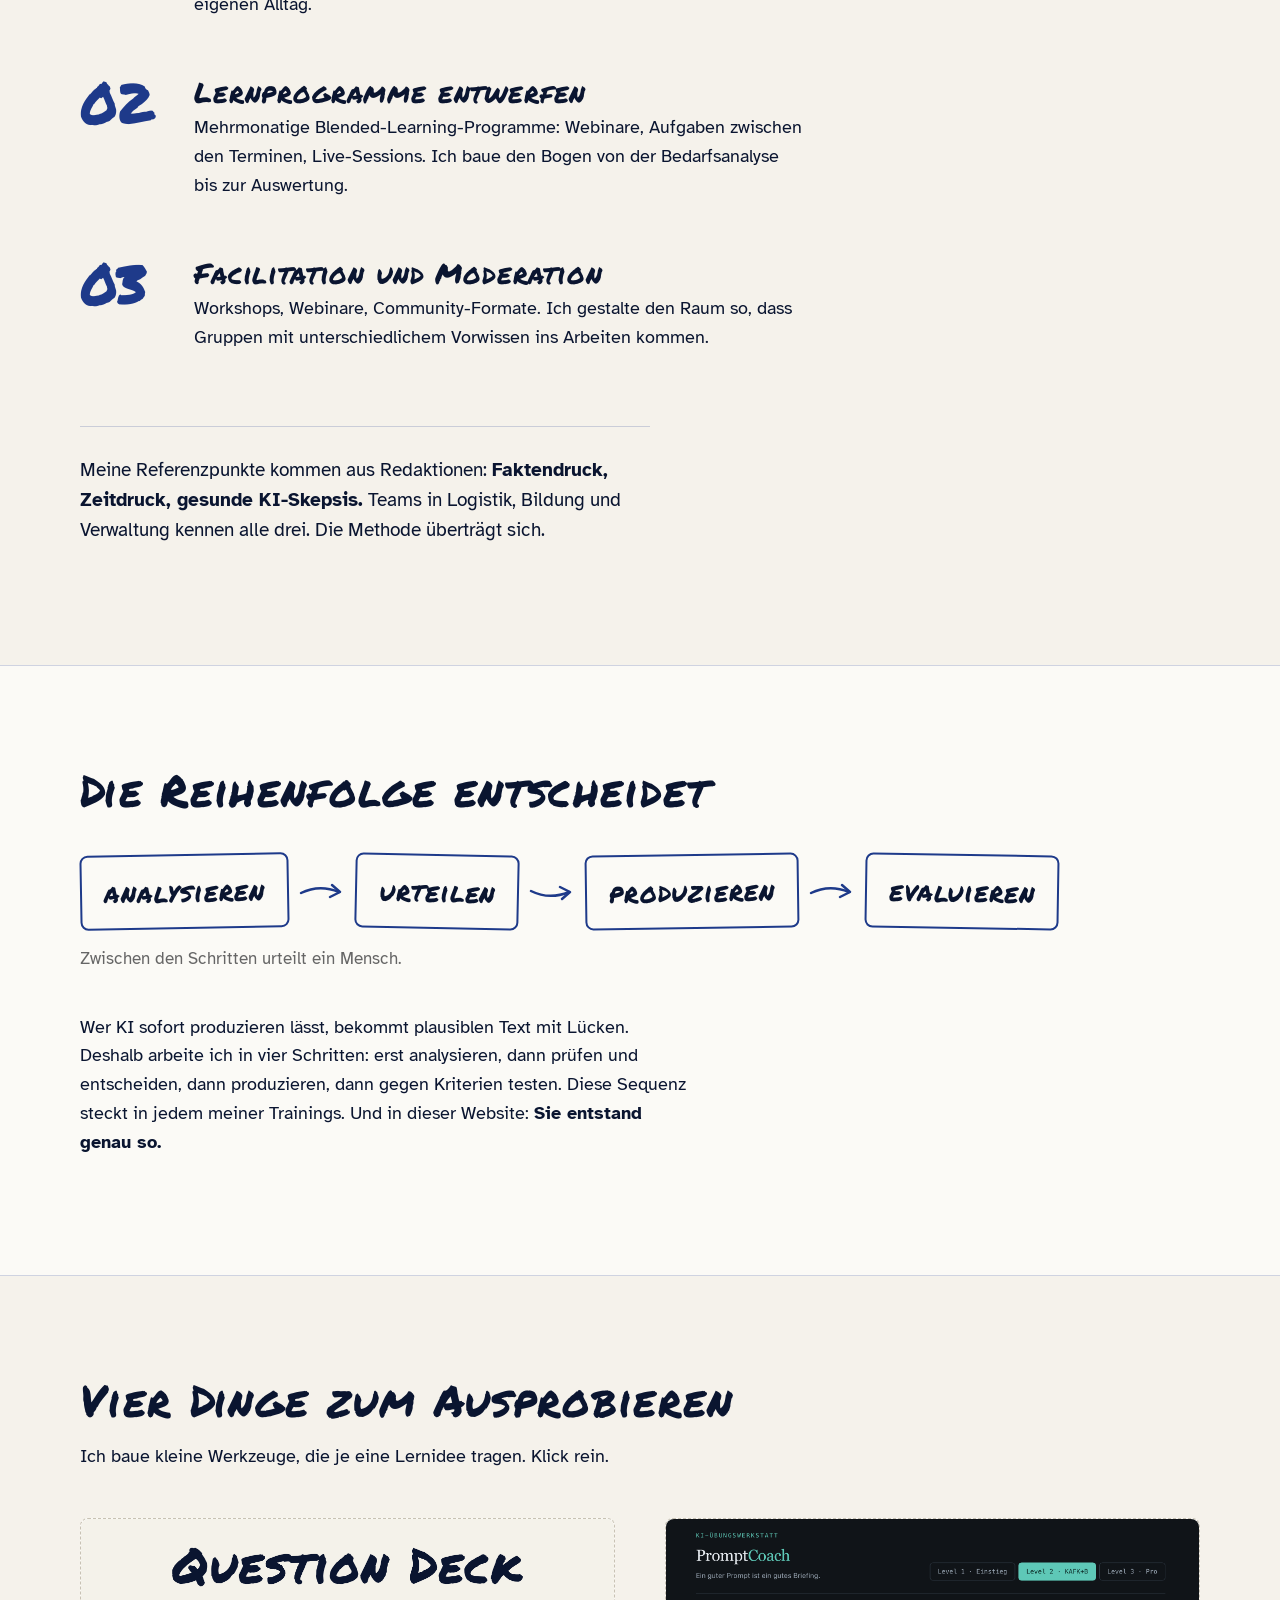
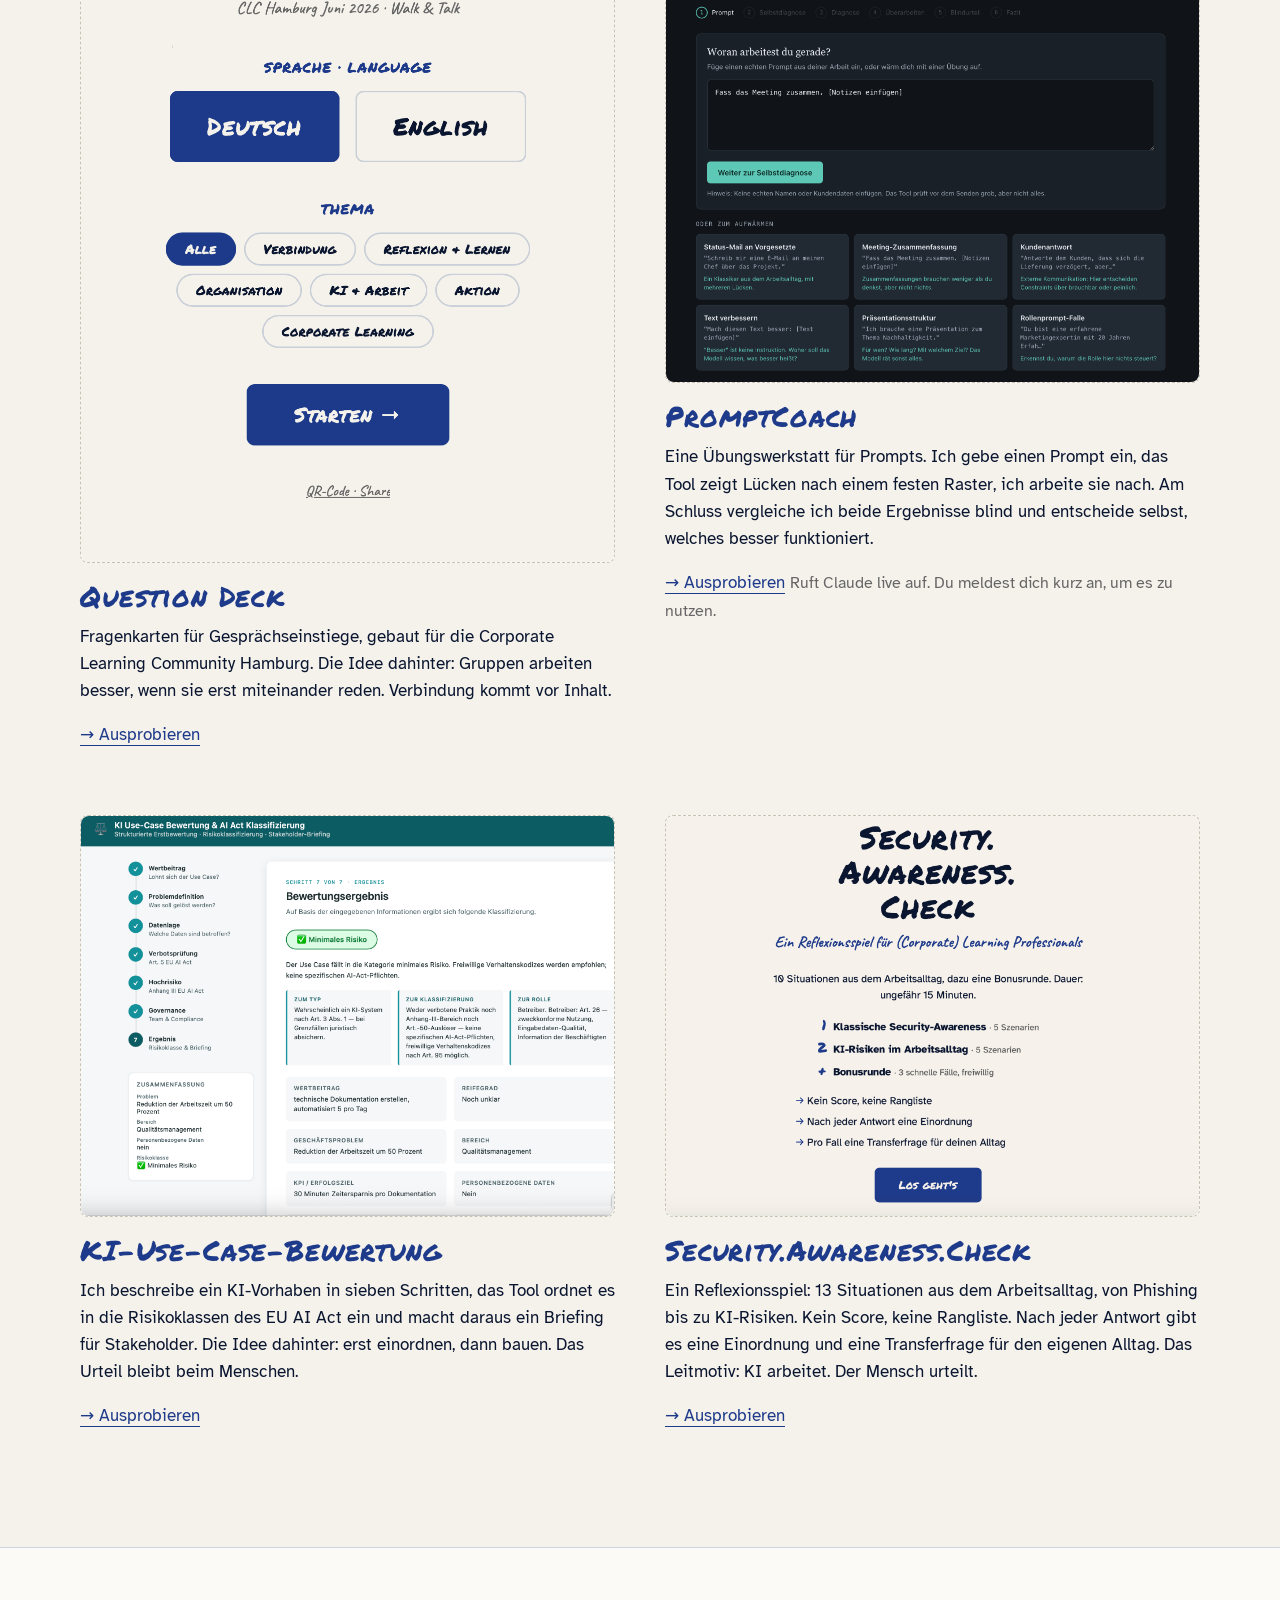
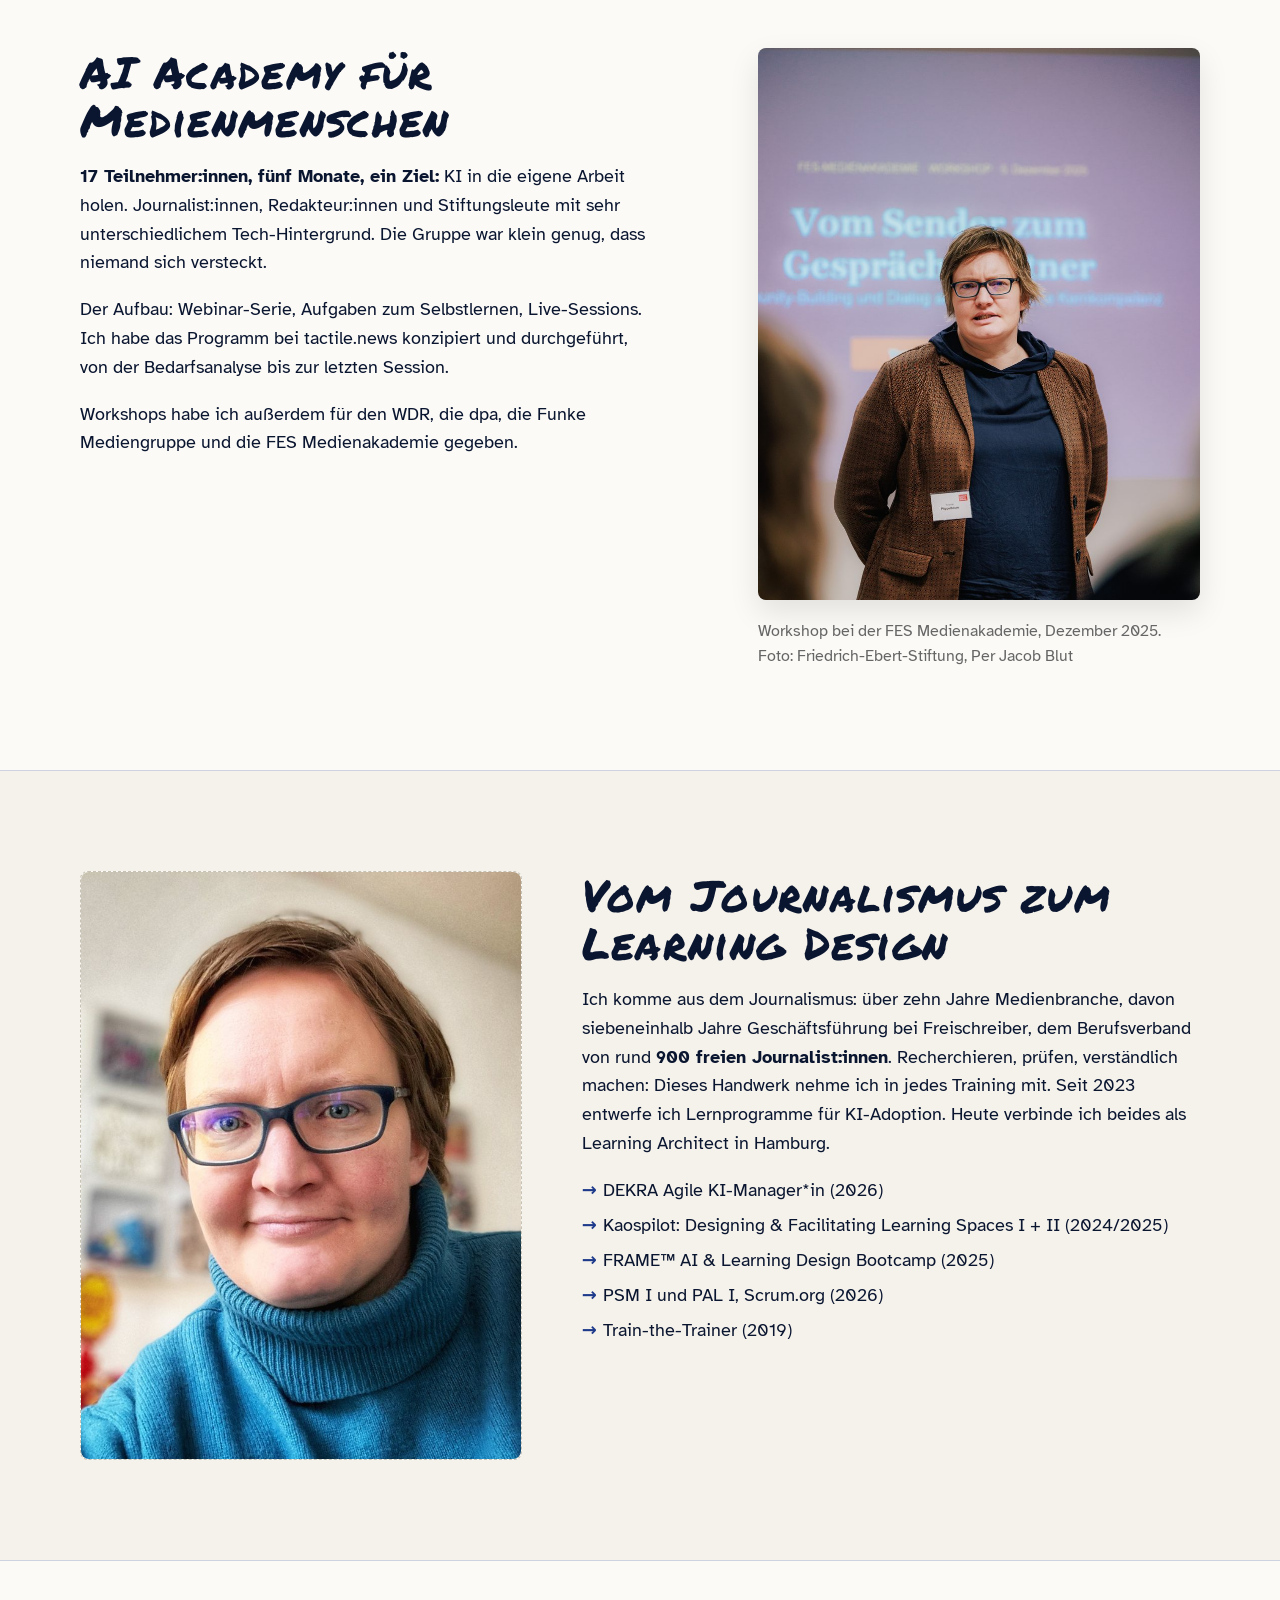
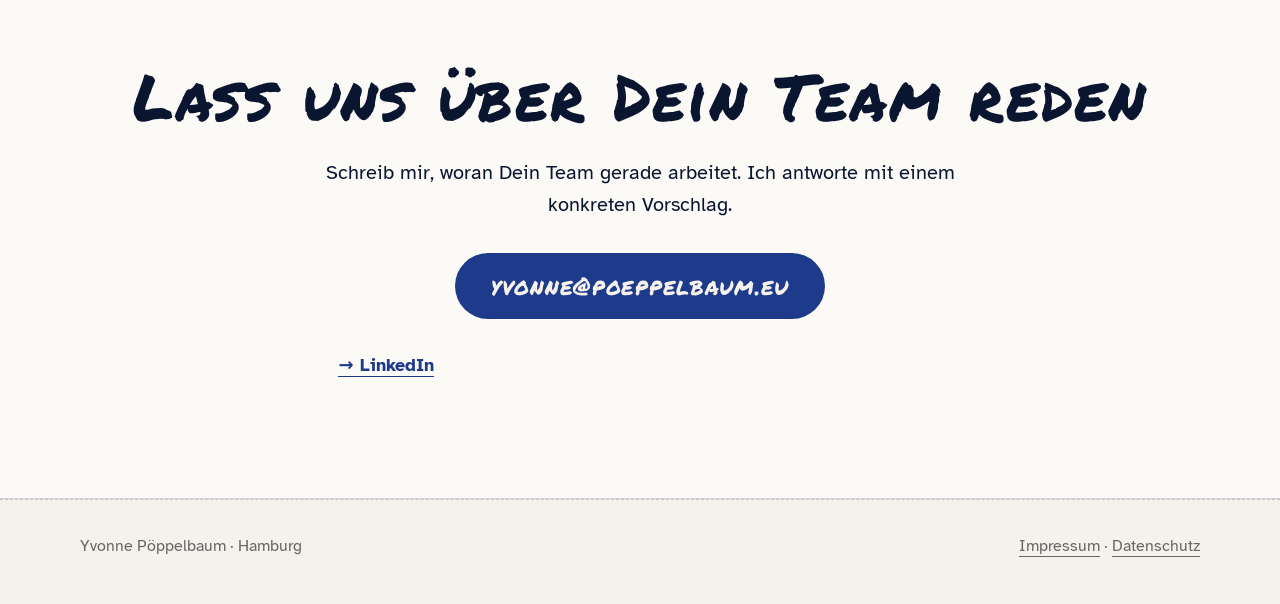
==== commit c5e9c374: "Update workshop description in index.html" ====
--- a/index.html
+++ b/index.html
@@ -81,7 +81,7 @@
           <div class="step__num" aria-hidden="true">03</div>
           <div>
             <h3>Facilitation und Moderation</h3>
-            <p>Workshops, Klausuren, Community-Formate. Ich gestalte den Raum so, dass Gruppen mit unterschiedlichem Vorwissen ins Arbeiten kommen.</p>
+            <p>Workshops, Webinare, Community-Formate. Ich gestalte den Raum so, dass Gruppen mit unterschiedlichem Vorwissen ins Arbeiten kommen.</p>
           </div>
         </div>
 
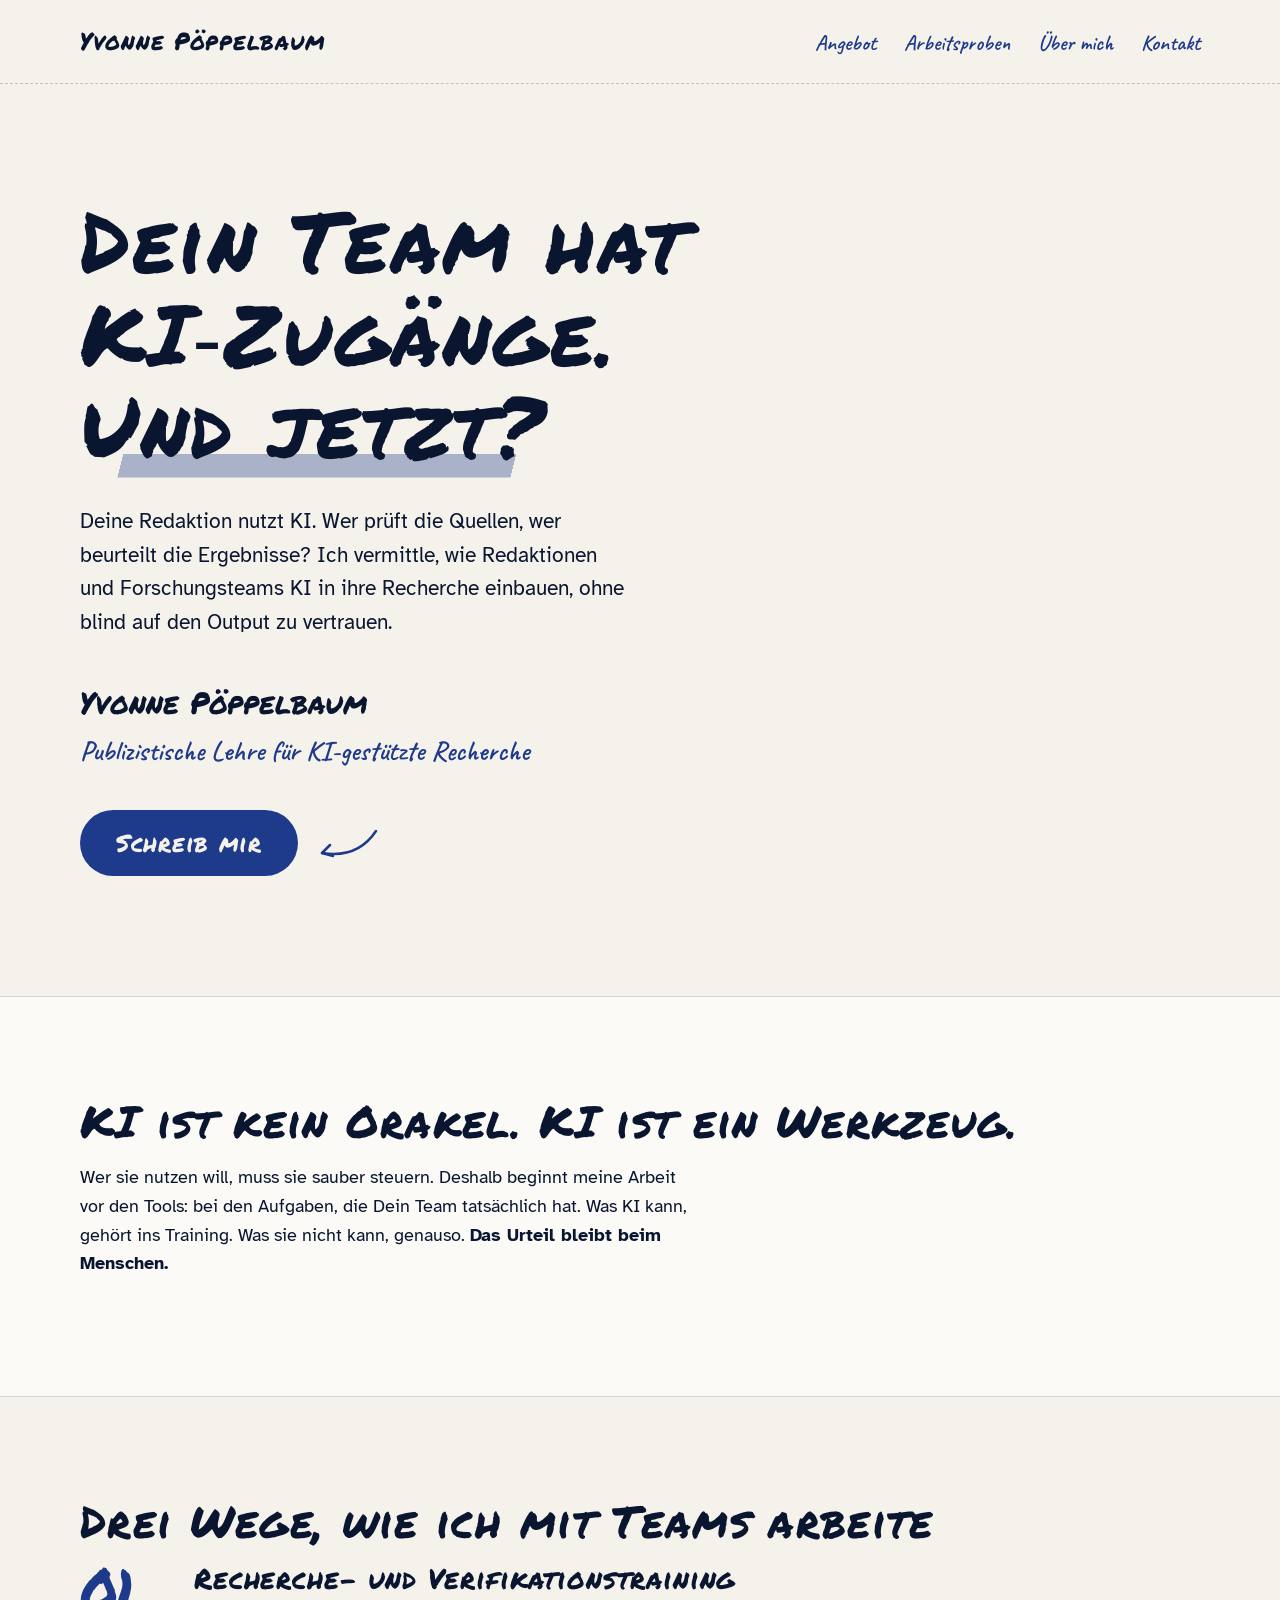
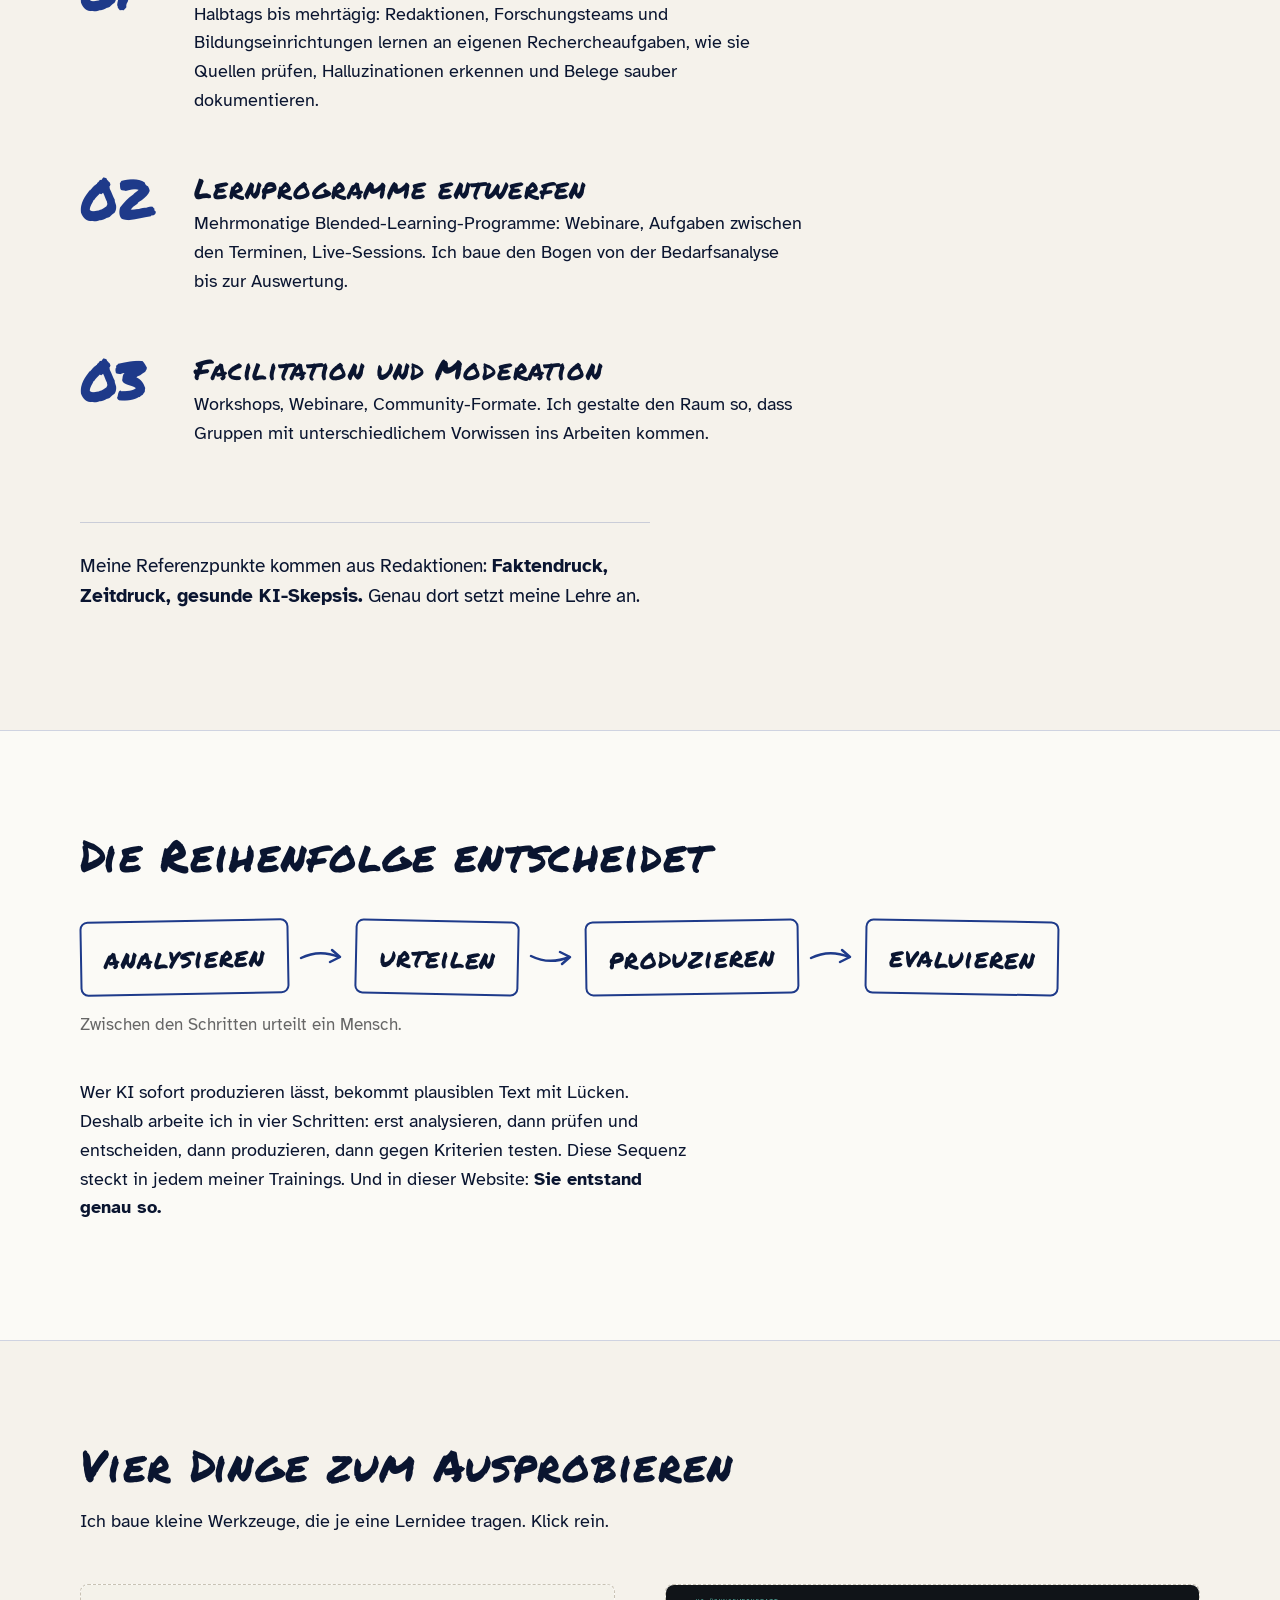
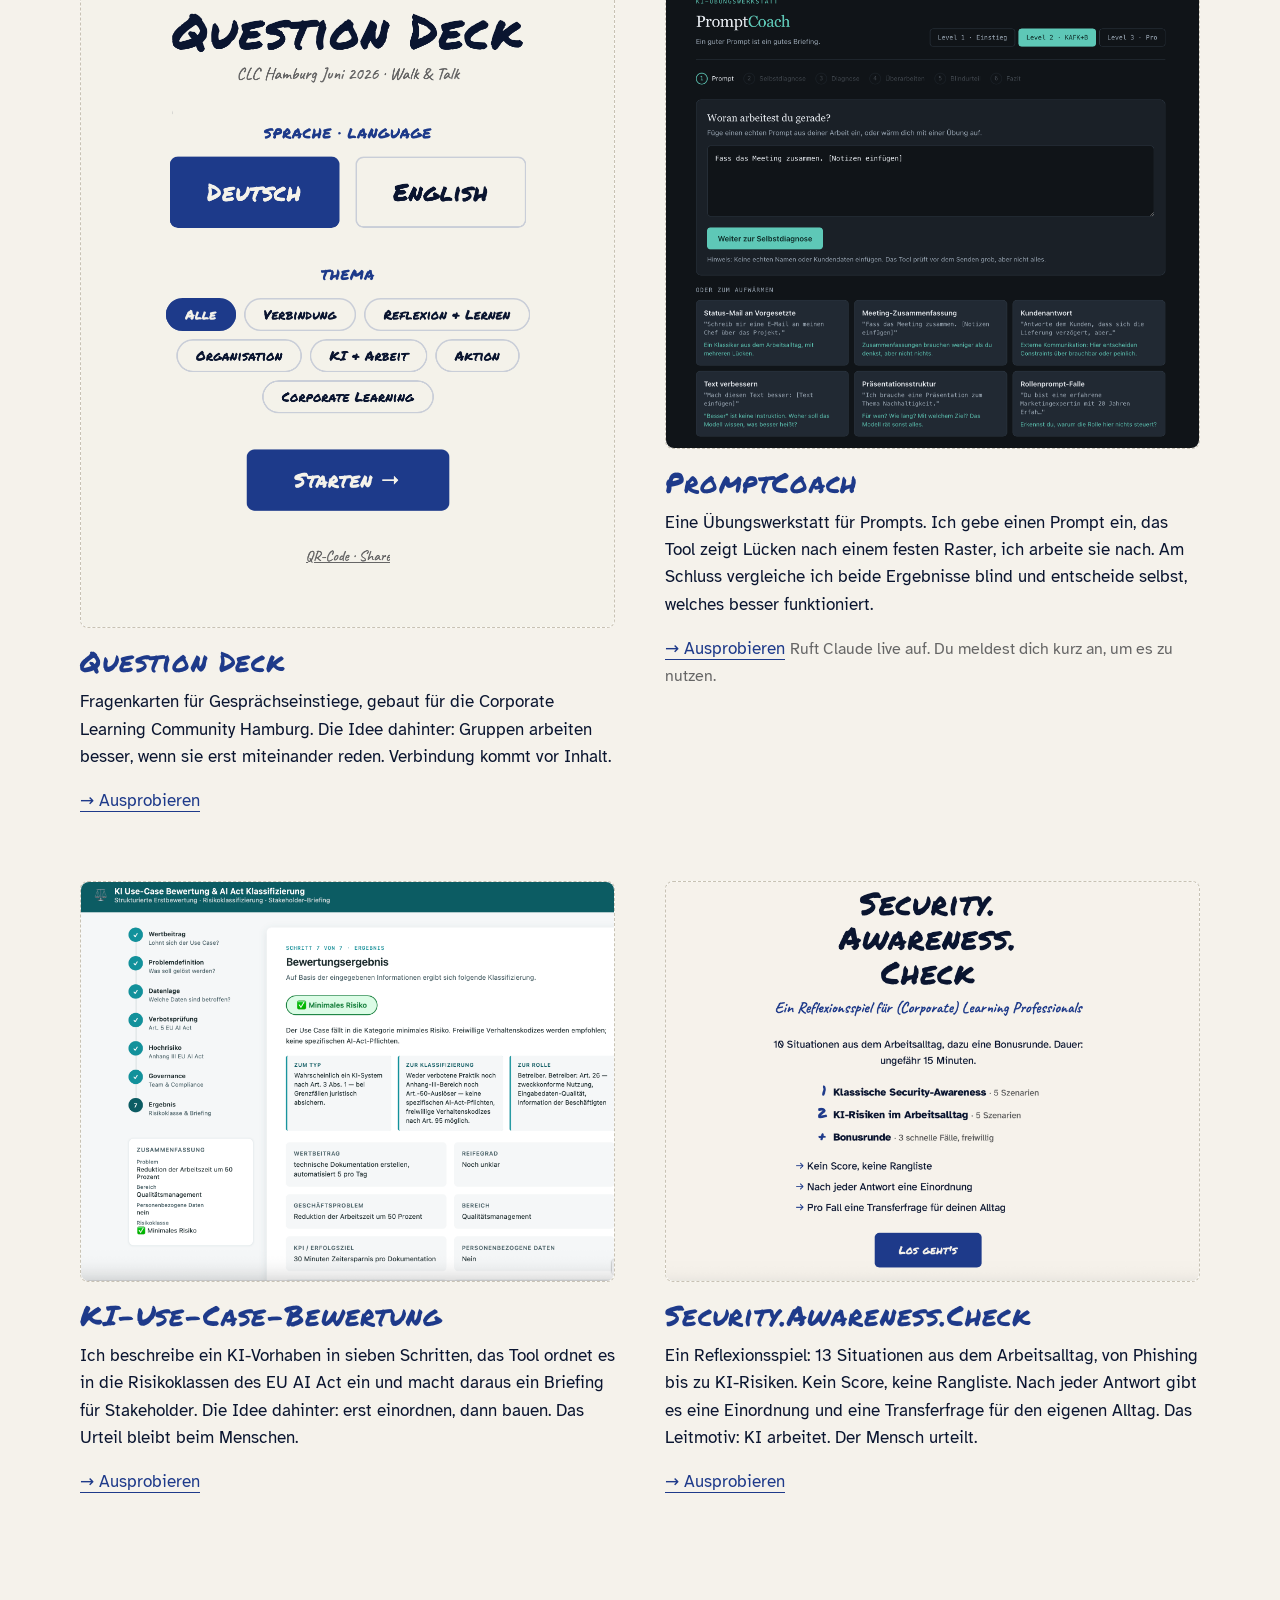
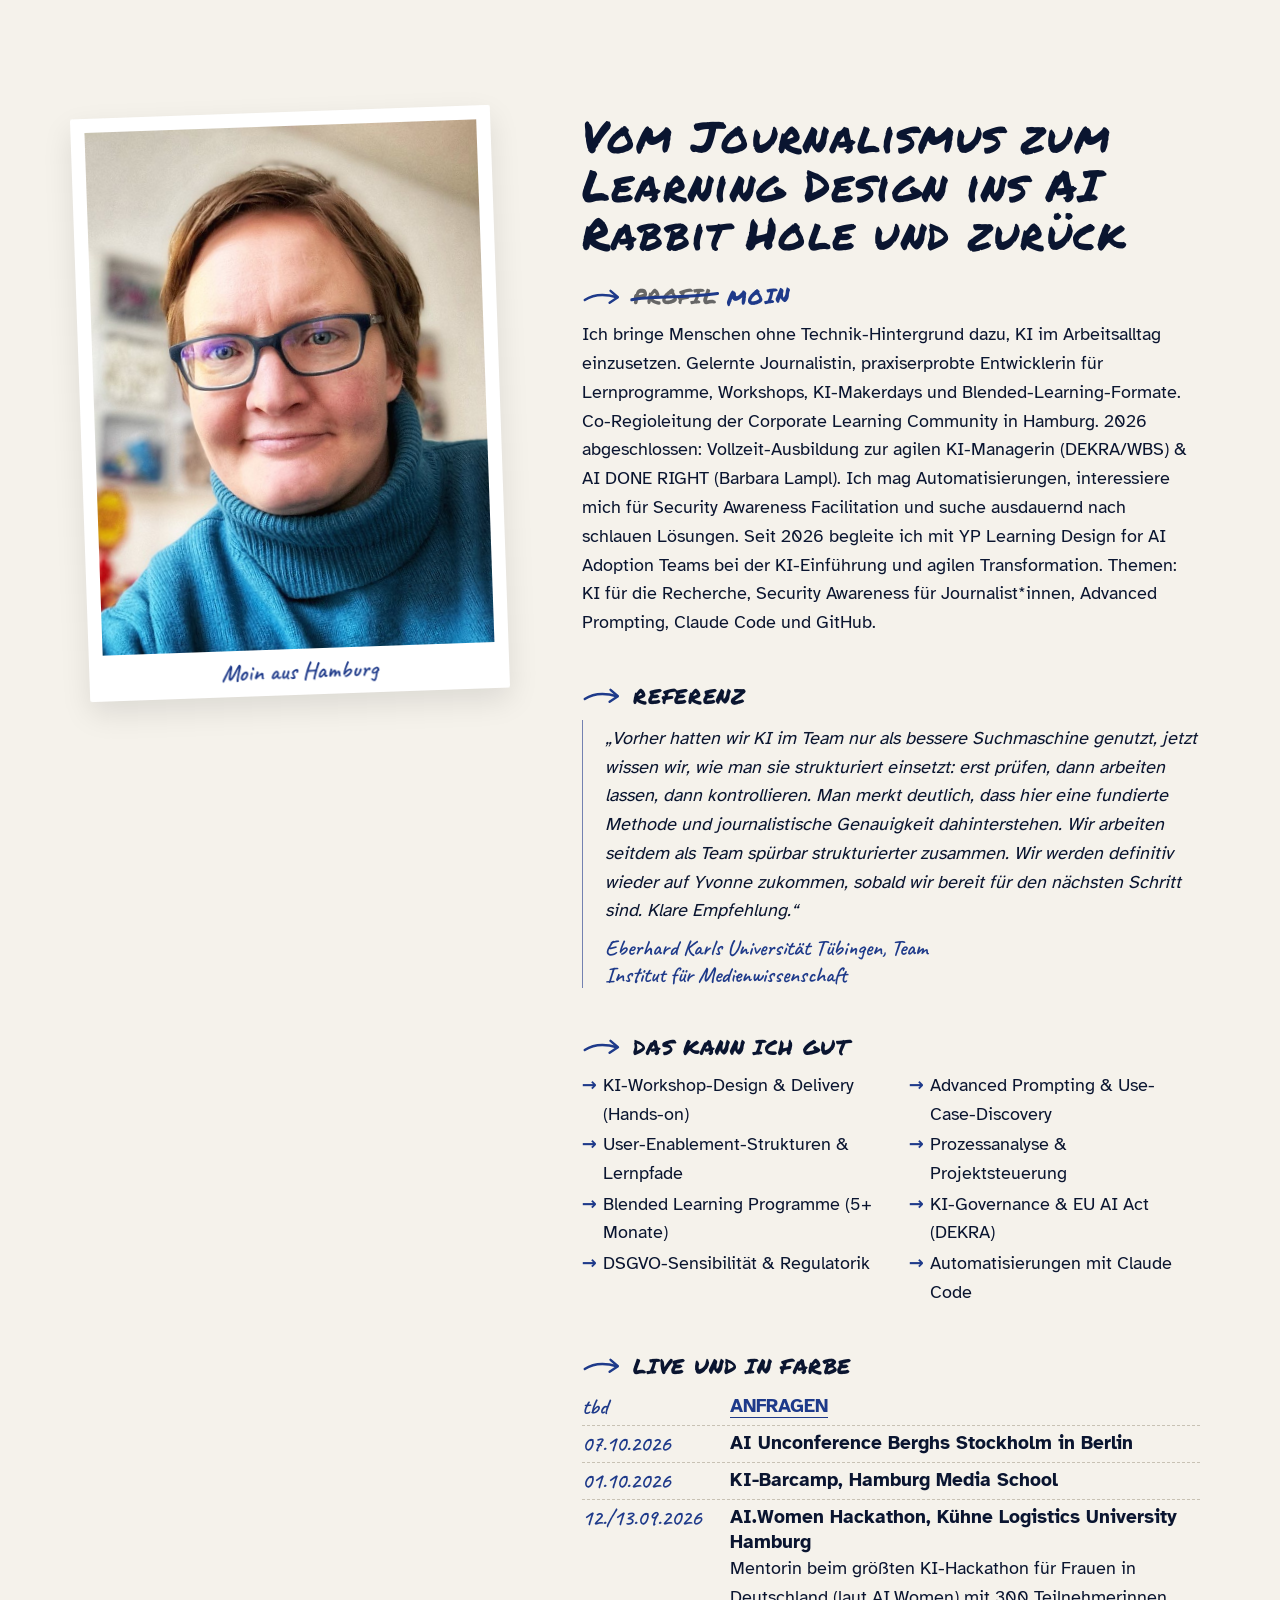
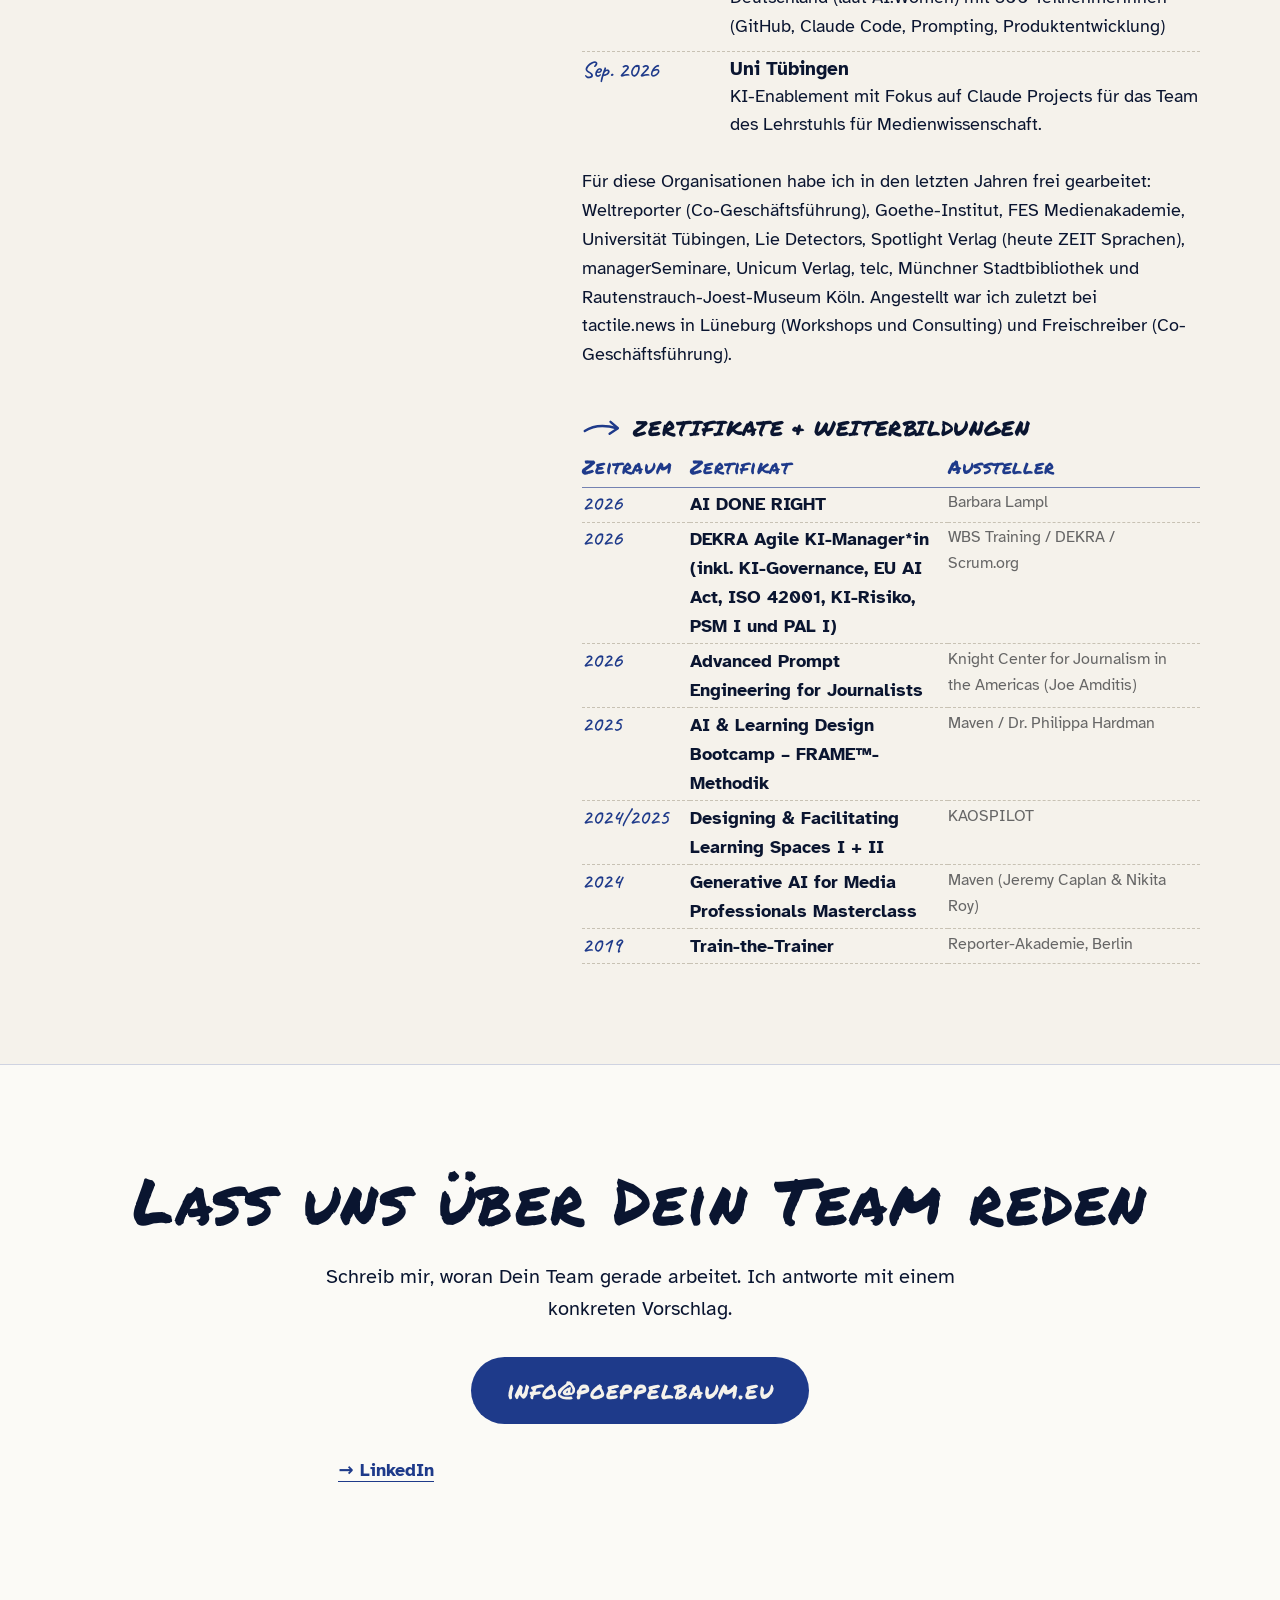
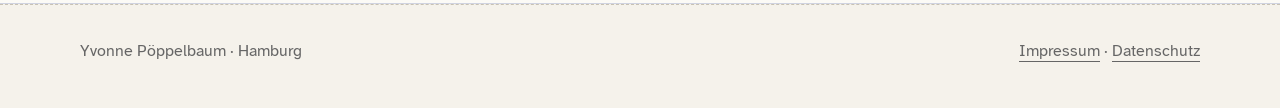
==== commit ebc0e35a: "Website-Stand 2026-09-29" ====
--- a/index.html
+++ b/index.html
@@ -4,10 +4,11 @@
   <meta charset="utf-8">
   <meta name="viewport" content="width=device-width, initial-scale=1">
   <title>Yvonne Pöppelbaum – Learning Design for AI Adoption</title>
-  <meta name="description" content="Ich baue Lernprogramme, mit denen Teams KI im Alltag nutzen. Workshops, Blended-Learning-Programme und Facilitation. Hamburg, DACH-Raum.">
+  <meta name="description" content="Ich vermittle Redaktionen, Forschungsteams und Bildungseinrichtungen, wie sie KI in Rechercheprozesse einbauen, ohne Faktentreue und Quellenkontrolle zu verlieren. Hamburg, remote und in Präsenz.">
   <link rel="canonical" href="https://poeppelbaum.eu/">
+  <link rel="icon" href="img/favicon.ico">
   <meta property="og:title" content="Yvonne Pöppelbaum – Learning Design for AI Adoption">
-  <meta property="og:description" content="Ich baue Lernprogramme, mit denen Teams KI im Alltag nutzen. Mit Methode statt Hype.">
+  <meta property="og:description" content="Ich vermittle Redaktionen, Forschungsteams und Bildungseinrichtungen, wie sie KI in Rechercheprozesse einbauen, ohne Faktentreue und Quellenkontrolle zu verlieren. Hamburg, remote und in Präsenz.">
   <meta property="og:url" content="https://poeppelbaum.eu/">
   <meta property="og:type" content="website">
   <meta property="og:locale" content="de_DE">
@@ -22,21 +23,24 @@
       <nav class="site-nav" aria-label="Hauptnavigation">
         <a href="#angebot">Angebot</a>
         <a href="#arbeitsproben">Arbeitsproben</a>
+        <a href="#person">Über mich</a>
         <a href="#kontakt">Kontakt</a>
       </nav>
     </div>
   </header>
 
+  <svg width="0" height="0" style="position:absolute" aria-hidden="true" focusable="false"><symbol id="arr" viewBox="0 0 44 24"><path d="M3 15 C 12 9, 24 8, 38 12" fill="none" stroke="#1e3a8a" stroke-width="2.6" stroke-linecap="round"></path><path d="M31 5 L 39 12 L 30 18" fill="none" stroke="#1e3a8a" stroke-width="2.6" stroke-linecap="round" stroke-linejoin="round"></path></symbol></svg>
+
   <main id="main">
 
     <!-- 1 · Hero -->
     <section class="hero" id="top">
       <div class="container">
         <h1>Dein Team hat KI&#8209;Zugänge. <span class="u-hand">Und&nbsp;jetzt?</span></h1>
-        <p class="intro">Ich baue Lernprogramme, mit denen Teams KI im Alltag nutzen. Mit Methode statt Hype.</p>
+        <p class="intro">Deine Redaktion nutzt KI. Wer prüft die Quellen, wer beurteilt die Ergebnisse? Ich vermittle, wie Redaktionen und Forschungsteams KI in ihre Recherche einbauen, ohne blind auf den Output zu vertrauen.</p>
         <div class="ident">
           <p class="name">Yvonne Pöppelbaum</p>
-          <p class="tagline">Learning Design for AI Adoption</p>
+          <p class="tagline">Publizistische Lehre für KI-gestützte Recherche</p>
         </div>
         <div class="cta-row">
           <a class="btn" href="#kontakt">Schreib mir</a>
@@ -64,8 +68,8 @@
         <div class="step">
           <div class="step__num" aria-hidden="true">01</div>
           <div>
-            <h3>KI-Workshops und Trainings</h3>
-            <p>Halbtags bis mehrtägig: Dein Team lernt an eigenen Aufgaben, wie es KI steuert und Ergebnisse prüft. Am Ende hat es erprobte Arbeitsweisen für den eigenen Alltag.</p>
+            <h3>Recherche- und Verifikationstraining</h3>
+            <p>Halbtags bis mehrtägig: Redaktionen, Forschungsteams und Bildungseinrichtungen lernen an eigenen Rechercheaufgaben, wie sie Quellen prüfen, Halluzinationen erkennen und Belege sauber dokumentieren.</p>
           </div>
         </div>
 
@@ -85,7 +89,7 @@
           </div>
         </div>
 
-        <p class="bridge">Meine Referenzpunkte kommen aus Redaktionen: <strong>Faktendruck, Zeitdruck, gesunde KI-Skepsis.</strong> Teams in Logistik, Bildung und Verwaltung kennen alle drei. Die Methode überträgt sich.</p>
+        <p class="bridge">Meine Referenzpunkte kommen aus Redaktionen: <strong>Faktendruck, Zeitdruck, gesunde KI-Skepsis.</strong> Genau dort setzt meine Lehre an.</p>
       </div>
     </section>
 
@@ -157,46 +161,63 @@
       </div>
     </section>
 
-    <!-- 6 · Fallbeispiel -->
-    <section class="section section--alt case" id="fallbeispiel">
-      <div class="container case-grid">
-        <div>
-          <h2>AI Academy für Medienmenschen</h2>
-          <p><strong>17 Teilnehmer:innen, fünf Monate, ein Ziel:</strong> KI in die eigene Arbeit holen. Journalist:innen, Redakteur:innen und Stiftungsleute mit sehr unterschiedlichem Tech-Hintergrund. Die Gruppe war klein genug, dass niemand sich versteckt.</p>
-          <p>Der Aufbau: Webinar-Serie, Aufgaben zum Selbstlernen, Live-Sessions. Ich habe das Programm bei tactile.news konzipiert und durchgeführt, von der Bedarfsanalyse bis zur letzten Session.</p>
-          <p>Workshops habe ich außerdem für den WDR, die dpa, die Funke Mediengruppe und die FES Medienakademie gegeben.</p>
-        </div>
-        <figure class="case-figure">
-          <img src="img/workshop-fes.jpg" alt="Yvonne Pöppelbaum leitet einen Workshop bei der FES Medienakademie, hinter ihr die projizierte Folie ‚Vom Sender zum Gesprächspartner'" width="880" height="1100">
-          <figcaption>Workshop bei der FES Medienakademie, Dezember 2025. Foto: Friedrich-Ebert-Stiftung, Per Jacob Blut</figcaption>
-        </figure>
-      </div>
-    </section>
-
-    <!-- 7 · Person -->
+    <!-- 6 · Person -->
     <section class="section" id="person">
       <div class="container person">
-        <div class="portrait"><img src="img/portrait.jpg" alt="Porträt von Yvonne Pöppelbaum: kurze braune Haare, dunkle Brille, petrolfarbener Rollkragenpullover" width="720" height="960"></div>
+        <figure class="portrait"><img src="img/portrait.jpg" alt="Porträt von Yvonne Pöppelbaum: kurze braune Haare, dunkle Brille, petrolfarbener Rollkragenpullover" width="720" height="960"><figcaption>Moin aus Hamburg</figcaption></figure>
         <div>
-          <h2>Vom Journalismus zum Learning Design</h2>
-          <p>Ich komme aus dem Journalismus: über zehn Jahre Medienbranche, davon siebeneinhalb Jahre Geschäftsführung bei Freischreiber, dem Berufsverband von rund <strong>900 freien Journalist:innen</strong>. Recherchieren, prüfen, verständlich machen: Dieses Handwerk nehme ich in jedes Training mit. Seit 2023 entwerfe ich Lernprogramme für KI-Adoption. Heute verbinde ich beides als Learning Architect in Hamburg.</p>
-          <ul class="arrow-list">
-            <li>DEKRA Agile KI-Manager*in (2026)</li>
-            <li>Kaospilot: Designing &amp; Facilitating Learning Spaces I + II (2024/2025)</li>
-            <li>FRAME™ AI &amp; Learning Design Bootcamp (2025)</li>
-            <li>PSM I und PAL I, Scrum.org (2026)</li>
-            <li>Train-the-Trainer (2019)</li>
+          <h2>Vom Journalismus zum Learning Design ins AI Rabbit Hole und zurück</h2>
+          <div class="cv">
+          <h3><svg aria-hidden="true" focusable="false"><use href="#arr"></use></svg><span class="strike">PROFIL<svg viewBox="0 0 100 20" preserveAspectRatio="none" aria-hidden="true" focusable="false"><path d="M2 13 C 25 8, 55 12, 98 6" fill="none" stroke="#1e3a8a" stroke-width="3" stroke-linecap="round" vector-effect="non-scaling-stroke"></path></svg></span><span class="moin">MOIN</span></h3>
+          <p>Ich bringe Menschen ohne Technik-Hintergrund dazu, KI im Arbeitsalltag einzusetzen. Gelernte Journalistin, praxiserprobte Entwicklerin für Lernprogramme, Workshops, KI-Makerdays und Blended-Learning-Formate. Co-Regioleitung der Corporate Learning Community in Hamburg. 2026 abgeschlossen: Vollzeit-Ausbildung zur agilen KI-Managerin (DEKRA/WBS) &amp; AI DONE RIGHT (Barbara Lampl). Ich mag Automatisierungen, interessiere mich für Security Awareness Facilitation und suche ausdauernd nach schlauen Lösungen. Seit 2026 begleite ich mit YP Learning Design for AI Adoption Teams bei der KI-Einführung und agilen Transformation. Themen: KI für die Recherche, Security Awareness für Journalist*innen, Advanced Prompting, Claude Code und GitHub.</p>
+
+          <h3><svg aria-hidden="true" focusable="false"><use href="#arr"></use></svg>REFERENZ</h3>
+          <blockquote class="ref">„Vorher hatten wir KI im Team nur als bessere Suchmaschine genutzt, jetzt wissen wir, wie man sie strukturiert einsetzt: erst prüfen, dann arbeiten lassen, dann kontrollieren. Man merkt deutlich, dass hier eine fundierte Methode und journalistische Genauigkeit dahinterstehen. Wir arbeiten seitdem als Team spürbar strukturierter zusammen. Wir werden definitiv wieder auf Yvonne zukommen, sobald wir bereit für den nächsten Schritt sind. Klare Empfehlung.“<footer>Eberhard Karls Universität Tübingen, Team<br>Institut für Medienwissenschaft</footer></blockquote>
+
+          <h3><svg aria-hidden="true" focusable="false"><use href="#arr"></use></svg>DAS KANN ICH GUT</h3>
+          <ul class="arrows cols">
+            <li>KI-Workshop-Design &amp; Delivery (Hands-on)</li>
+            <li>User-Enablement-Strukturen &amp; Lernpfade</li>
+            <li>Blended Learning Programme (5+ Monate)</li>
+            <li>DSGVO-Sensibilität &amp; Regulatorik</li>
+            <li>Advanced Prompting &amp; Use-Case-Discovery</li>
+            <li>Prozessanalyse &amp; Projektsteuerung</li>
+            <li>KI-Governance &amp; EU AI Act (DEKRA)</li>
+            <li>Automatisierungen mit Claude Code</li>
           </ul>
-        </div>
-      </div>
-    </section>
-
-    <!-- 8 · Kontakt -->
+
+          <h3><svg aria-hidden="true" focusable="false"><use href="#arr"></use></svg>LIVE UND IN FARBE</h3>
+          <div class="row"><div class="when">tbd</div><div><div class="role"><a href="mailto:&#105;&#110;&#102;&#111;&#64;&#112;&#111;&#101;&#112;&#112;&#101;&#108;&#98;&#97;&#117;&#109;&#46;&#101;&#117;">ANFRAGEN</a></div></div></div>
+          <div class="row"><div class="when">07.10.2026</div><div><div class="role">AI Unconference Berghs Stockholm in Berlin</div></div></div>
+          <div class="row"><div class="when">01.10.2026</div><div><div class="role">KI-Barcamp, Hamburg Media School</div></div></div>
+          <div class="row"><div class="when">12./13.09.2026</div><div><div class="role">AI.Women Hackathon, Kühne Logistics University Hamburg</div><p>Mentorin beim größten KI-Hackathon für Frauen in Deutschland (laut AI.Women) mit 300 Teilnehmerinnen (GitHub, Claude Code, Prompting, Produktentwicklung)</p></div></div>
+          <div class="row"><div class="when">Sep. 2026</div><div><div class="role">Uni Tübingen</div><p>KI-Enablement mit Fokus auf Claude Projects für das Team des Lehrstuhls für Medienwissenschaft.</p></div></div>
+          <p class="orgs">Für diese Organisationen habe ich in den letzten Jahren frei gearbeitet: Weltreporter (Co-Geschäftsführung), Goethe-Institut, FES Medienakademie, Universität Tübingen, Lie Detectors, Spotlight Verlag (heute ZEIT Sprachen), managerSeminare, Unicum Verlag, telc, Münchner Stadtbibliothek und Rautenstrauch-Joest-Museum Köln. Angestellt war ich zuletzt bei tactile.news in Lüneburg (Workshops und Consulting) und Freischreiber (Co-Geschäftsführung).</p>
+
+          <h3><svg aria-hidden="true" focusable="false"><use href="#arr"></use></svg>ZERTIFIKATE &amp; WEITERBILDUNGEN</h3>
+          <table class="certs">
+            <thead><tr><th>Zeitraum</th><th>Zertifikat</th><th>Aussteller</th></tr></thead>
+            <tbody>
+              <tr><td>2026</td><td>AI DONE RIGHT</td><td>Barbara Lampl</td></tr>
+              <tr><td>2026</td><td>DEKRA Agile KI-Manager*in (inkl. KI-Governance, EU AI Act, ISO 42001, KI-Risiko, PSM I und PAL I)</td><td>WBS Training / DEKRA / Scrum.org</td></tr>
+              <tr><td>2026</td><td>Advanced Prompt Engineering for Journalists</td><td>Knight Center for Journalism in the Americas (Joe Amditis)</td></tr>
+              <tr><td>2025</td><td>AI &amp; Learning Design Bootcamp – FRAME™-Methodik</td><td>Maven / Dr. Philippa Hardman</td></tr>
+              <tr><td>2024/2025</td><td>Designing &amp; Facilitating Learning Spaces I + II</td><td>KAOSPILOT</td></tr>
+              <tr><td>2024</td><td>Generative AI for Media Professionals Masterclass</td><td>Maven (Jeremy Caplan &amp; Nikita Roy)</td></tr>
+              <tr><td>2019</td><td>Train-the-Trainer</td><td>Reporter-Akademie, Berlin</td></tr>
+            </tbody>
+          </table>
+          </div>
+        </div>
+      </div>
+    </section>
+
+    <!-- 7 · Kontakt -->
     <section class="section section--alt contact" id="kontakt">
       <div class="container">
         <h2>Lass uns über Dein Team reden</h2>
         <p class="sub">Schreib mir, woran Dein Team gerade arbeitet. Ich antworte mit einem konkreten Vorschlag.</p>
-        <a class="btn" href="mailto:yvonne@poeppelbaum.eu">yvonne@poeppelbaum.eu</a>
+        <a class="btn" href="mailto:&#105;&#110;&#102;&#111;&#64;&#112;&#111;&#101;&#112;&#112;&#101;&#108;&#98;&#97;&#117;&#109;&#46;&#101;&#117;">&#105;&#110;&#102;&#111;&#64;&#112;&#111;&#101;&#112;&#112;&#101;&#108;&#98;&#97;&#117;&#109;&#46;&#101;&#117;</a>
         <p class="channels">
           <a href="https://www.linkedin.com/in/yvonnepoeppelbaum" rel="me noopener">→ LinkedIn</a>
         </p>
--- a/style.css
+++ b/style.css
@@ -162,7 +162,7 @@
   color: var(--ink);
   border-bottom: none;
 }
-.site-nav { display: flex; gap: 28px; }
+.site-nav { display: flex; flex-wrap: wrap; gap: 6px 28px; }
 .site-nav a {
   font-family: var(--hand);
   font-weight: 600;
@@ -314,28 +314,6 @@
 .work-card p { font-size: 17px; }
 .work-card .open-note { color: var(--muted); font-size: 16px; }
 
-/* ---------- Fallbeispiel ---------- */
-
-.case p { max-width: 32em; }
-.case-grid {
-  display: grid;
-  grid-template-columns: 1.4fr 1fr;
-  gap: 60px;
-  align-items: start;
-}
-.case-figure { margin: 0; }
-.case-figure img {
-  width: 100%;
-  height: auto;
-  border-radius: 8px;
-  box-shadow: 0 12px 30px rgba(0, 0, 0, 0.10);
-}
-.case-figure figcaption {
-  font-size: 16px;
-  color: var(--muted);
-  margin-top: 10px;
-}
-
 /* ---------- Person ---------- */
 
 .person {
@@ -344,23 +322,62 @@
   gap: 60px;
   align-items: start;
 }
+/* Porträt als Polaroid; wandert auf breiten Bildschirmen neben dem langen Text mit */
 .person .portrait {
+  margin: 0;
+  max-width: 420px;
+  position: sticky;
+  top: 32px;
+  background: #fff;
+  padding: 14px 14px 10px;
+  border-radius: 2px;
+  box-shadow: 0 12px 30px rgba(0, 0, 0, .10);
+  transform: rotate(-2deg);
+}
+.person .portrait img {
+  display: block;
+  width: 100%;
+  height: auto;          /* sonst setzt das height-Attribut die Höhe fest und aspect-ratio greift nicht */
   aspect-ratio: 3 / 4;
-  border: 1.5px dashed #c8c2b4;
-  border-radius: 8px;
-  display: flex;
-  align-items: center;
-  justify-content: center;
-  color: var(--muted);
-  font-size: 20px;
-  background: var(--paper-light);
-}
-.person .portrait img {
-  width: 100%;
-  height: 100%;
   object-fit: cover;
-  border-radius: 8px;
-}
+}
+.person .portrait figcaption {
+  font-family: var(--hand);
+  font-weight: 600;
+  font-size: 24px;
+  line-height: 1.2;
+  color: var(--accent);
+  text-align: center;
+  margin-top: 8px;
+}
+
+/* ---------- Lebenslauf-Bausteine (Person-Abschnitt und ueber-mich.html) ---------- */
+
+.cv p { margin: 0 0 .3em; }
+.cv :is(h2, h3) { font-size: 20.7px; line-height: 1.1; color: var(--ink); margin: 48px 0 12px; display: flex; align-items: center; gap: 11.3px; break-after: avoid; }
+.cv > h3:first-child { margin-top: 28px; }
+.cv :is(h2, h3) > svg { width: 40.5px; height: 22.5px; flex: none; }
+.cv .arrows { list-style: none; padding: 0; margin: 0; }
+.cv .arrows li { padding-left: 1.2em; text-indent: -1.2em; margin-bottom: .1em; }
+.cv .arrows li::before { content: "→ "; color: var(--accent); font-weight: 700; }
+.cv .cols { column-count: 2; column-gap: 36px; }
+.cv .cols li { break-inside: avoid; }
+.cv .row { display: grid; grid-template-columns: 126px minmax(0, 1fr); gap: 22.5px; padding: 5px 0; border-top: 1px dashed #c8c2b4; break-inside: avoid; }
+.cv .row:first-of-type { border-top: 0; }
+.cv .when { font-family: var(--hand); color: var(--accent); font-weight: 600; font-size: 22.5px; line-height: 1.15; }
+.cv .role { font-weight: 700; font-size: 18.9px; line-height: 1.3; }
+.cv .orgs { margin-top: 18px; }
+.cv .certs { width: 100%; border-collapse: collapse; }
+.cv .certs th { font-family: var(--display); font-weight: 400; font-size: 18.9px; letter-spacing: .03em; text-align: left; color: var(--accent); padding: 0 13.5px 4.5px 0; border-bottom: 1.5px solid rgba(30, 58, 138, 0.6); }
+.cv .certs td { padding: 2.7px 13.5px 2.7px 0; border-bottom: 1px dashed #c8c2b4; vertical-align: top; }
+.cv .certs td:first-child { white-space: nowrap; color: var(--accent); font-family: var(--hand); font-weight: 600; font-size: 21.6px; line-height: 1.2; width: 108px; }
+.cv .certs td:nth-child(2) { font-weight: 700; }
+.cv .certs td:nth-child(3) { color: var(--muted); font-size: 16.2px; width: 252px; }
+.cv .strike { position: relative; color: var(--muted); }
+.cv .strike svg { position: absolute; left: -4%; top: 12%; width: 108%; height: 80%; overflow: visible; }
+.cv .moin { color: var(--accent); transform: rotate(-3deg); display: inline-block; }
+.cv .ref { margin: 0; padding: 4px 0 0 22px; border-left: 1.5px solid rgba(30, 58, 138, 0.6); font-style: italic; max-width: 760px; text-wrap: pretty; }
+.cv .ref footer { margin-top: 10px; font-style: normal; font-family: var(--hand); font-weight: 600; font-size: 22px; color: var(--accent); line-height: 1.2; }
 
 /* ---------- Kontakt / CTA-Block ---------- */
 
@@ -399,10 +416,14 @@
   .step__num { font-size: 44px; }
   .person { grid-template-columns: 1fr; gap: 36px; }
   .work-grid { grid-template-columns: 1fr; gap: 40px; }
-  .case-grid { grid-template-columns: 1fr; gap: 36px; }
-  .case-figure { max-width: 420px; }
-  .person .portrait { max-width: 320px; }
+  .person .portrait { max-width: 320px; position: static; }
   .sequence { flex-direction: column; align-items: flex-start; }
   .sequence__arrow { transform: rotate(90deg); margin-left: 34px; }
-  .site-nav { gap: 20px; }
-}
+  .site-nav { gap: 6px 20px; }
+  .cv .cols { column-count: 1; }
+  .cv .row { grid-template-columns: 1fr; gap: 4px; }
+  .cv .certs, .cv .certs tbody, .cv .certs tr, .cv .certs td { display: block; width: auto !important; }
+  .cv .certs thead { display: none; }
+  .cv .certs tr { padding: 6px 0; border-bottom: 1px dashed #c8c2b4; }
+  .cv .certs td { border: 0; padding: 0; }
+}
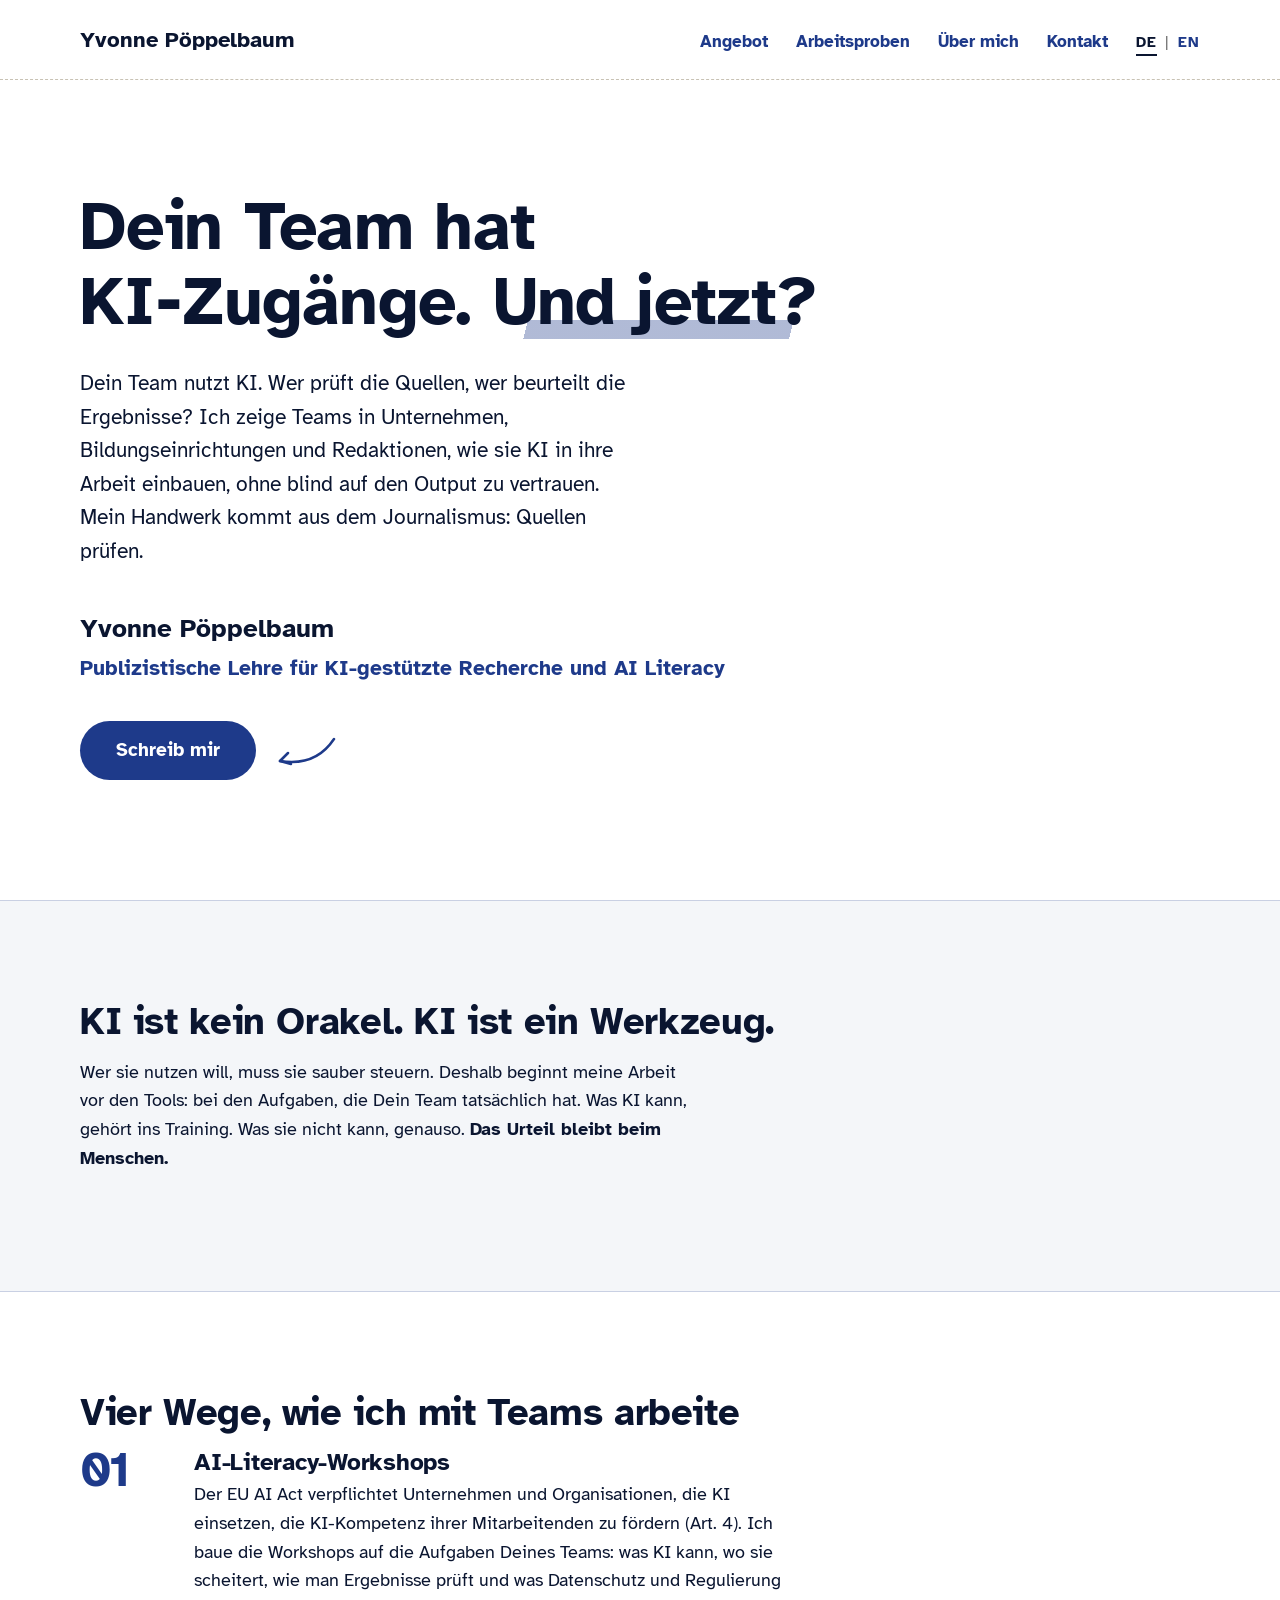
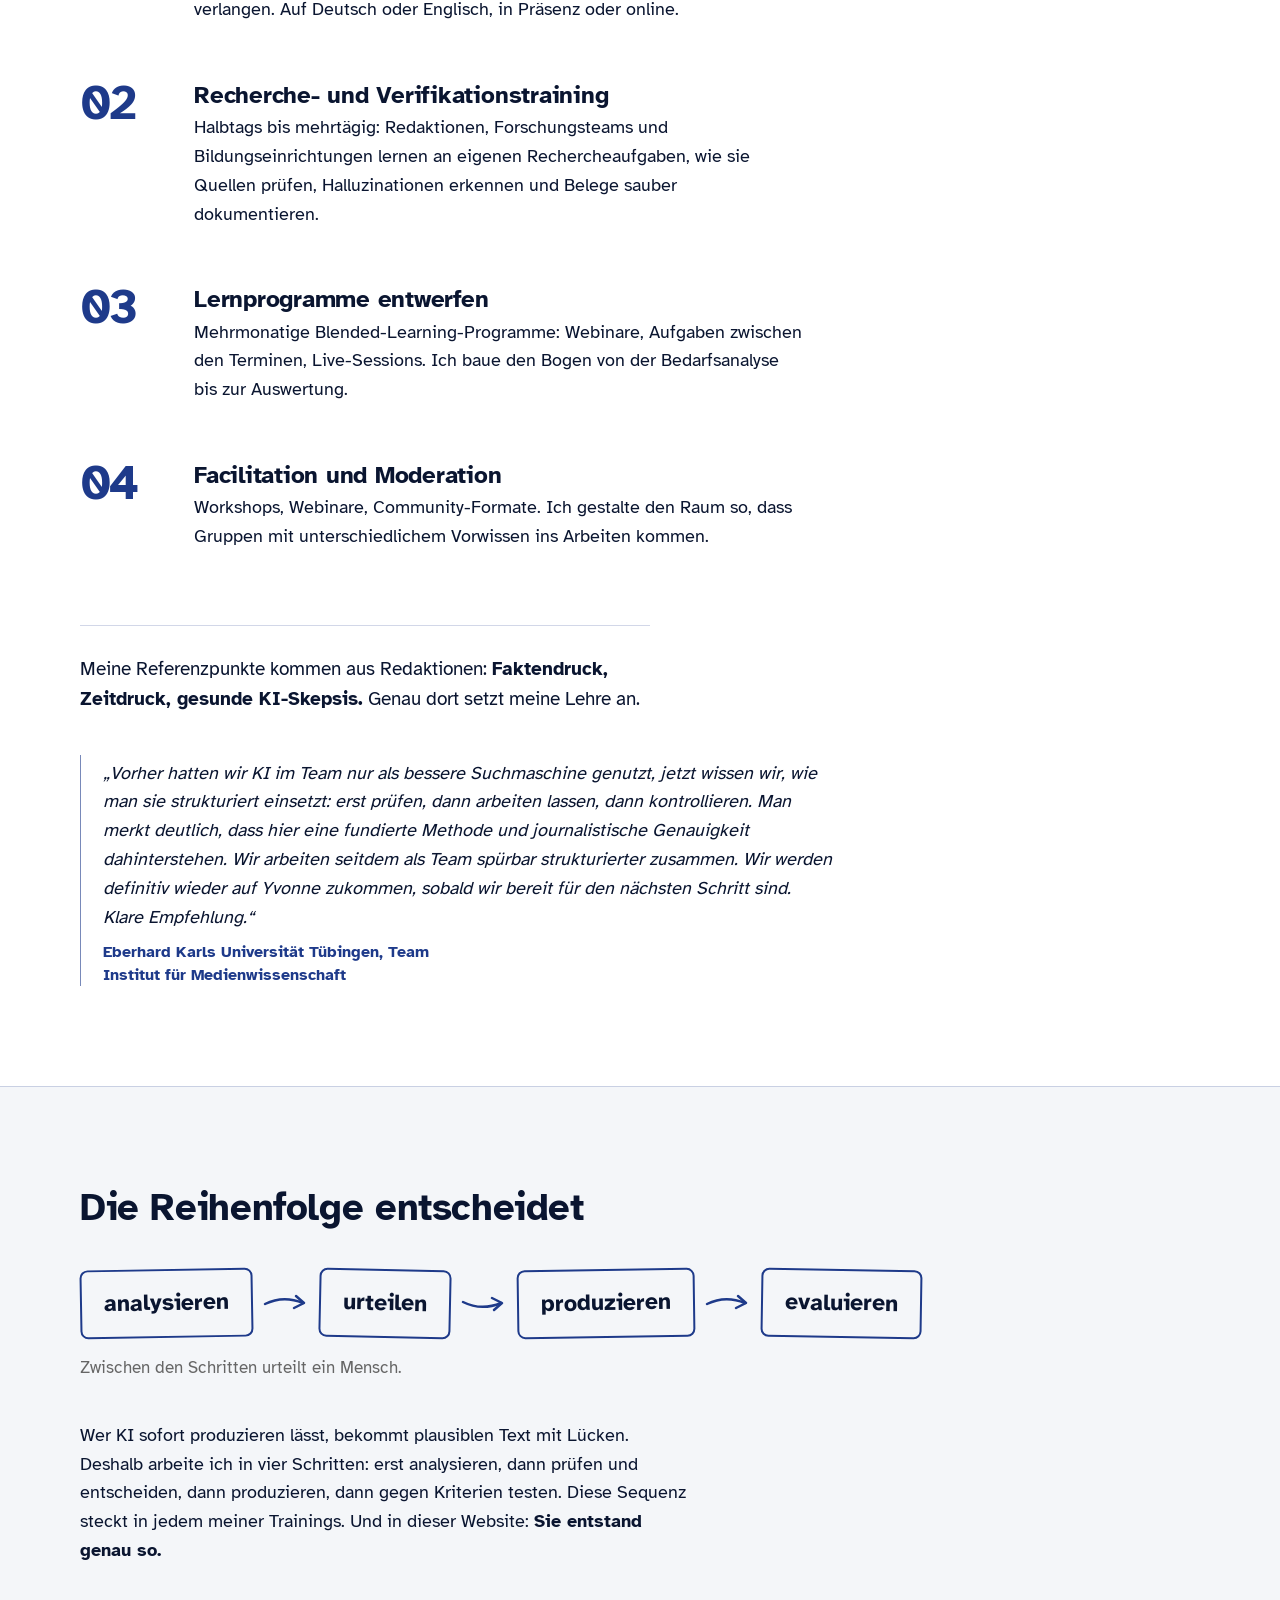
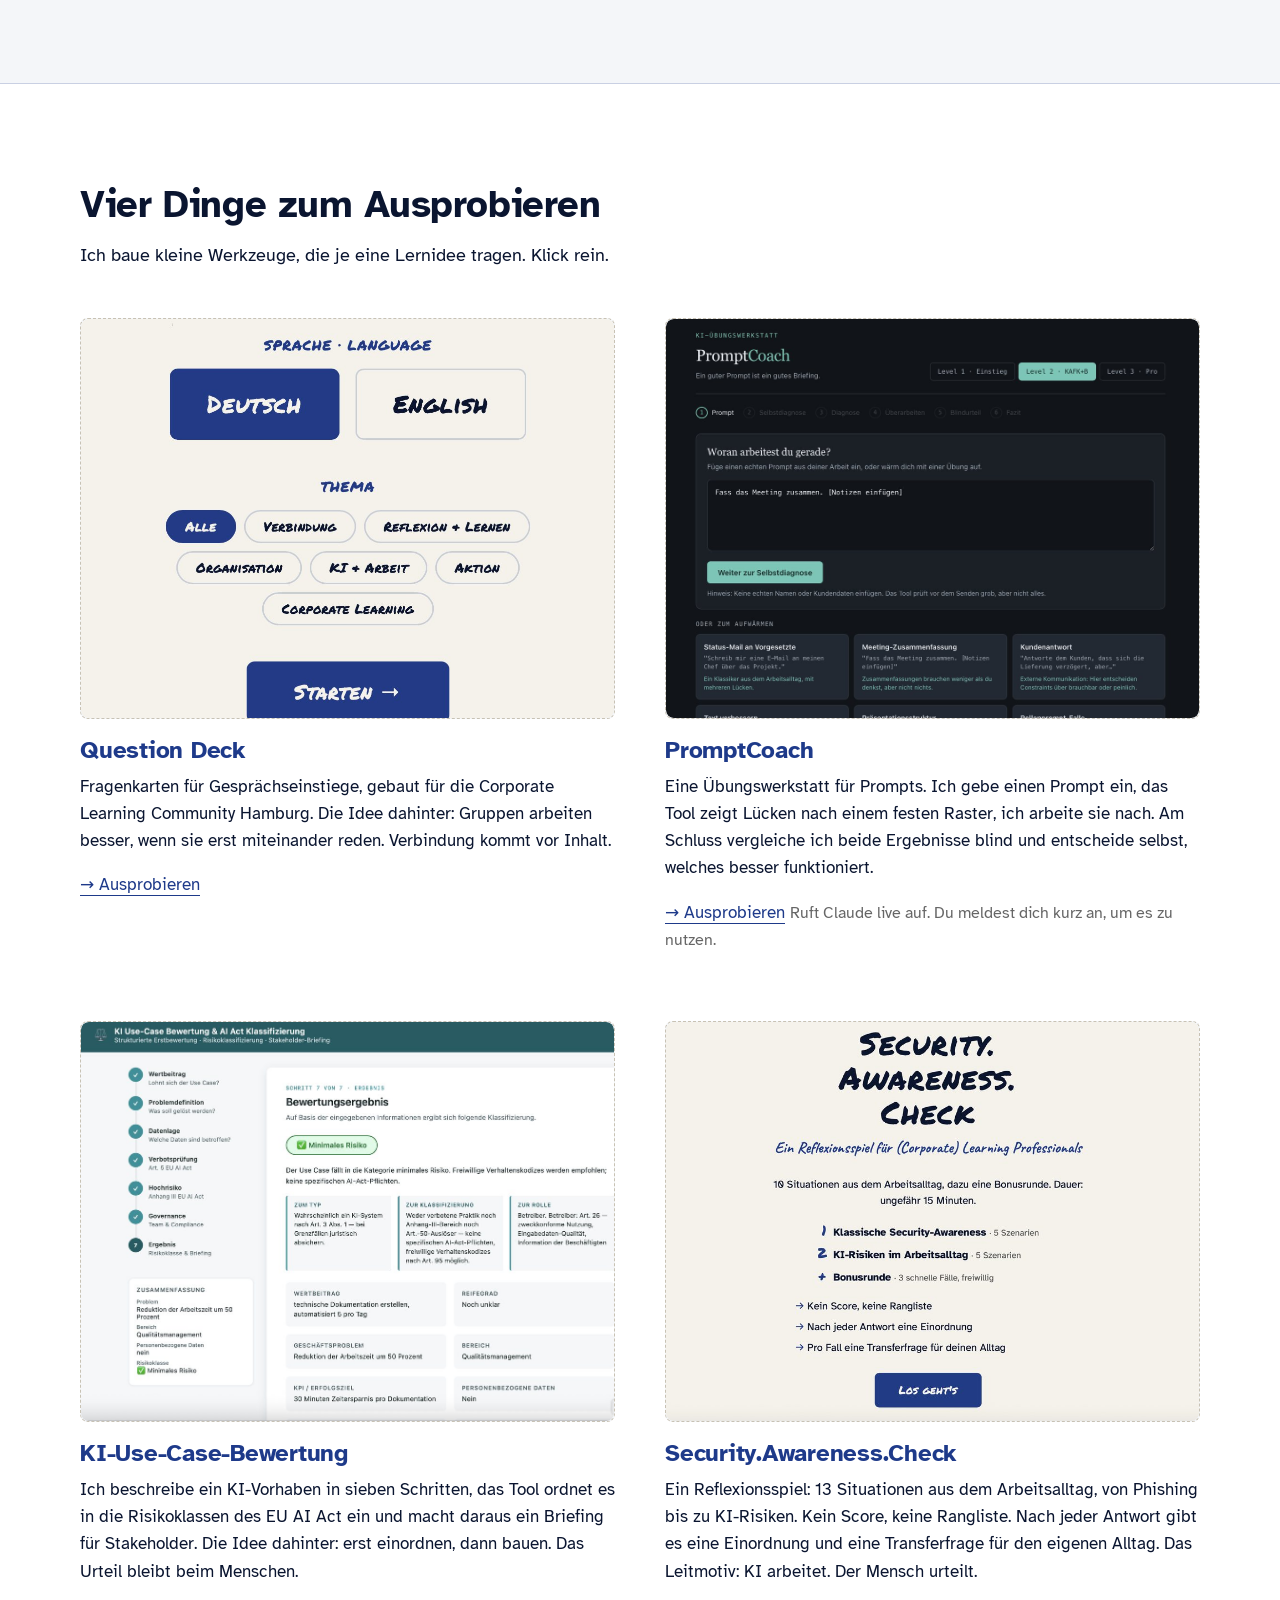
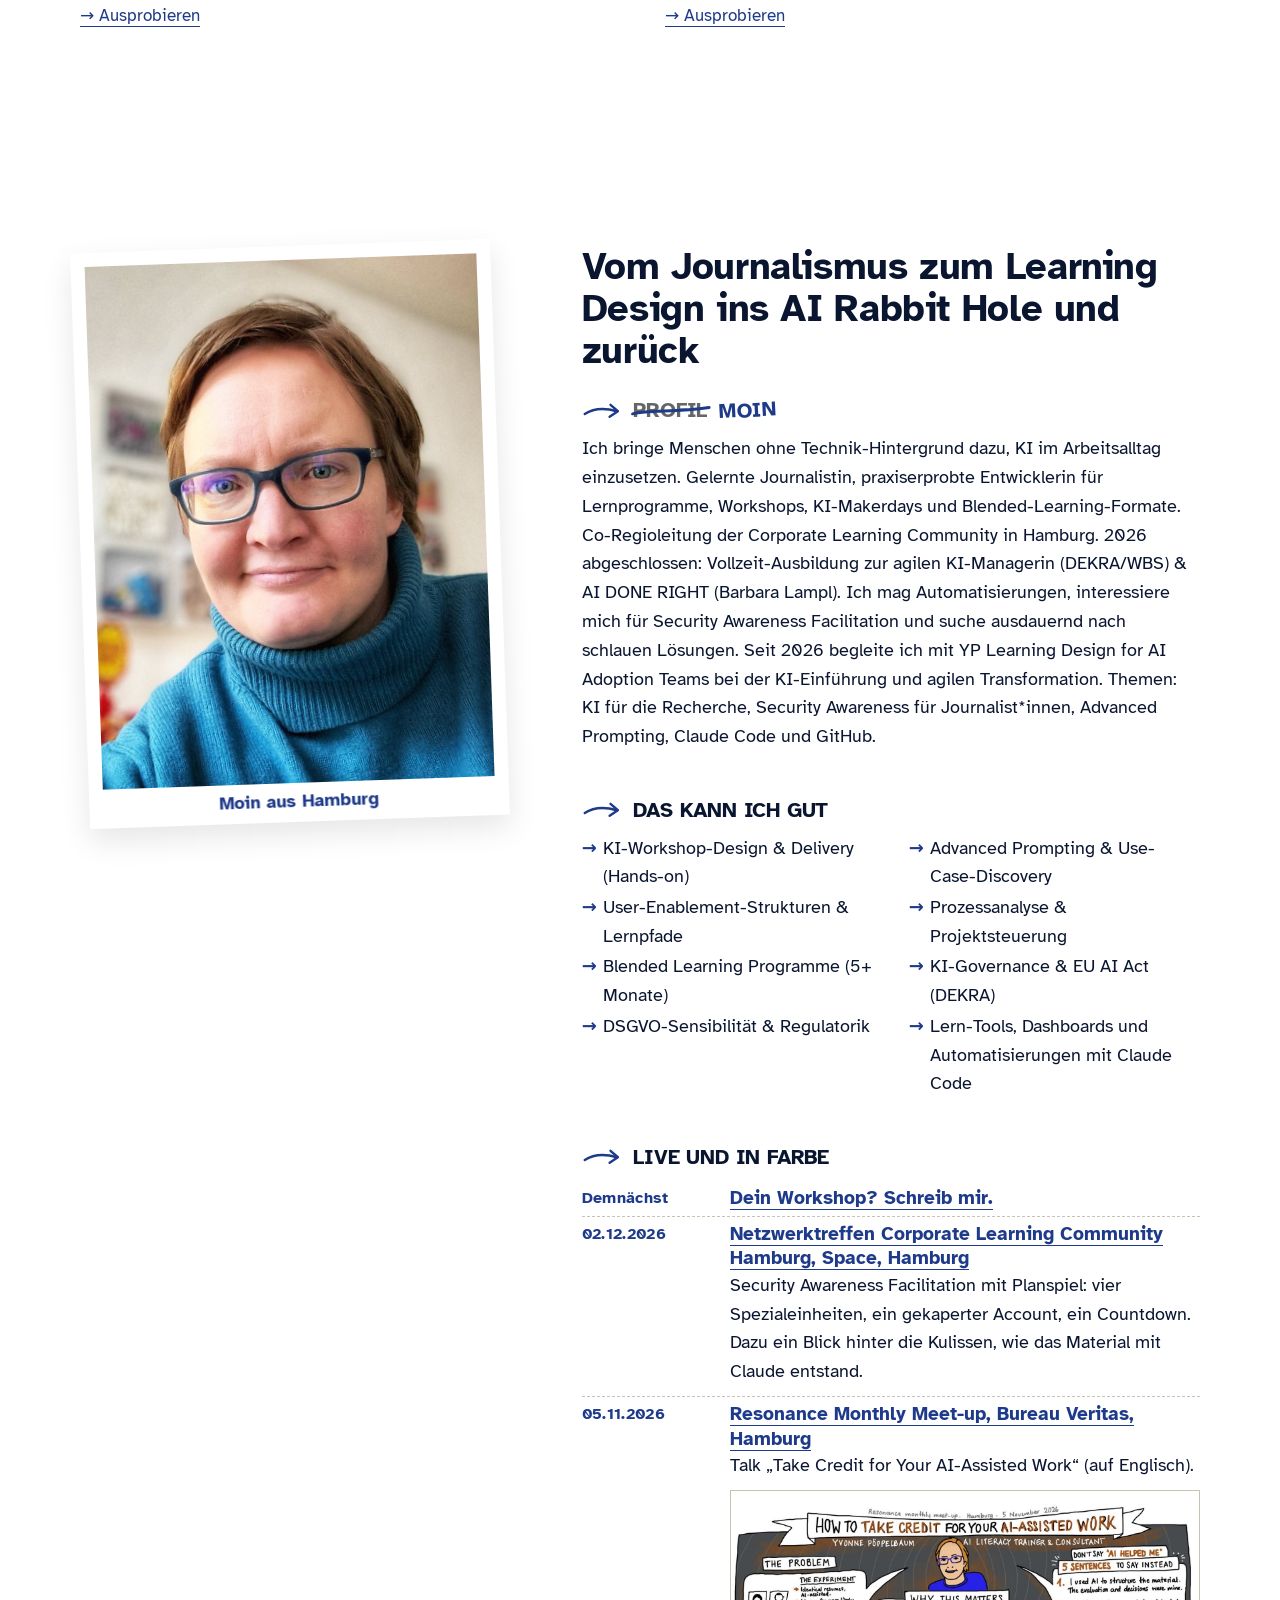
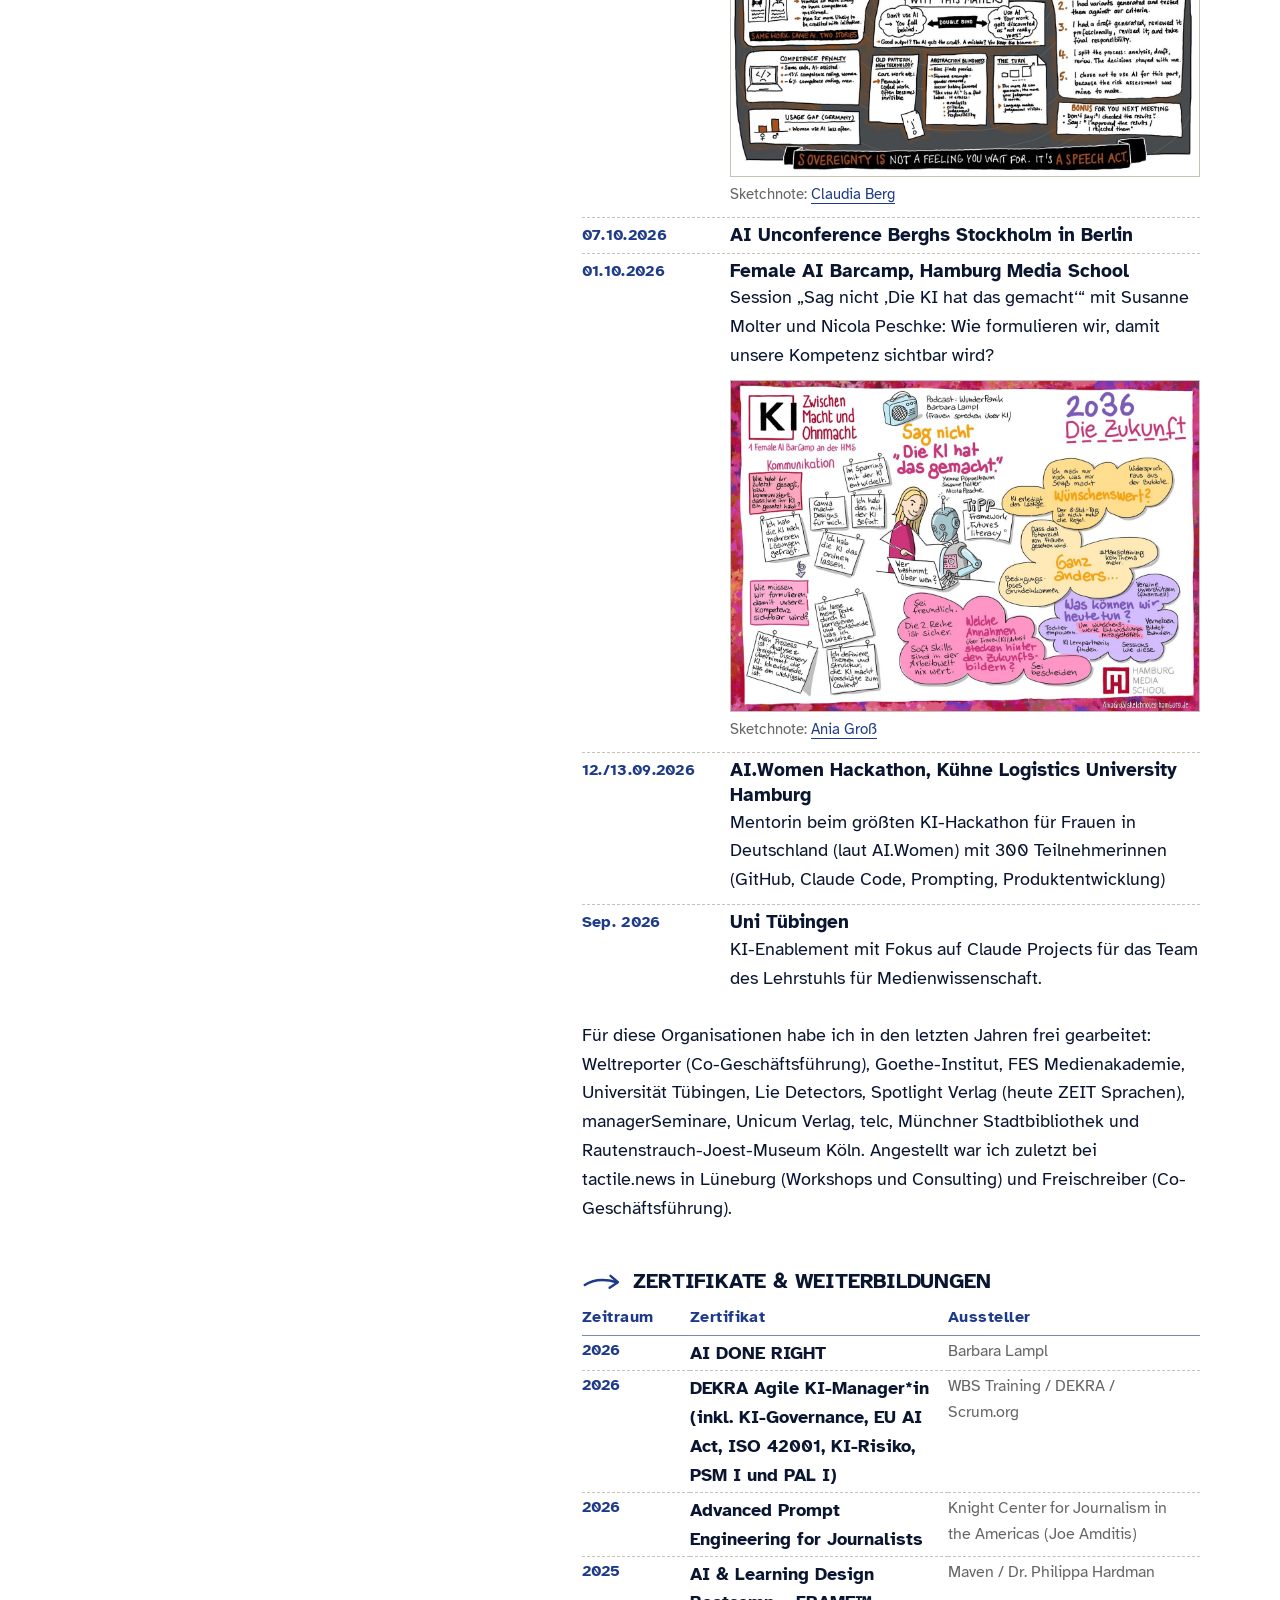
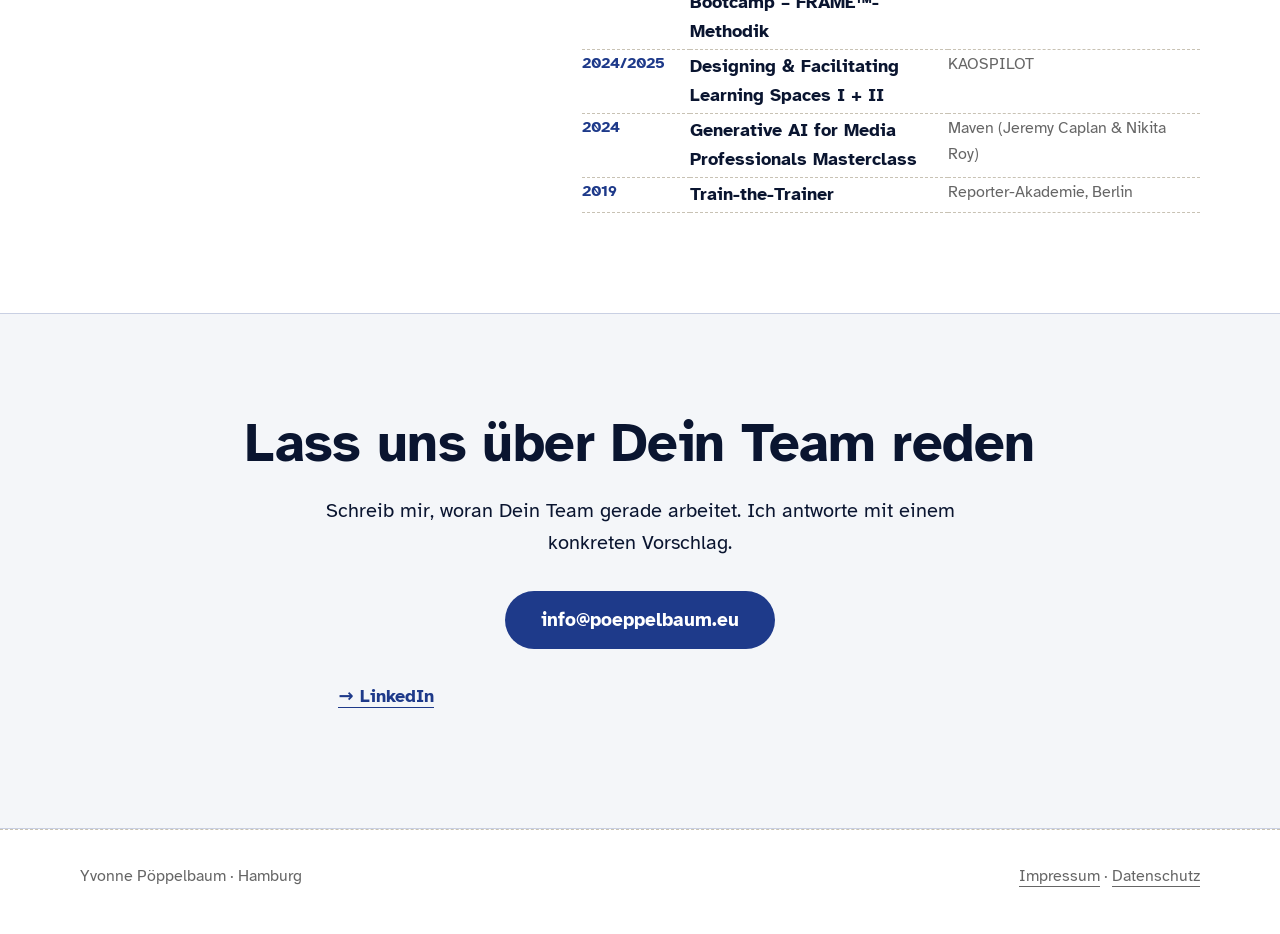
==== commit ee13761c: "Website-Stand 2026-11-14" ====
--- a/index.html
+++ b/index.html
@@ -4,14 +4,23 @@
   <meta charset="utf-8">
   <meta name="viewport" content="width=device-width, initial-scale=1">
   <title>Yvonne Pöppelbaum – Learning Design for AI Adoption</title>
-  <meta name="description" content="Ich vermittle Redaktionen, Forschungsteams und Bildungseinrichtungen, wie sie KI in Rechercheprozesse einbauen, ohne Faktentreue und Quellenkontrolle zu verlieren. Hamburg, remote und in Präsenz.">
+  <meta name="description" content="Ich zeige Teams in Unternehmen, Bildungseinrichtungen und Redaktionen, wie sie KI in ihre Arbeit einbauen, ohne Faktentreue und Quellenkontrolle zu verlieren. AI-Literacy-Workshops und Recherchetraining. Hamburg, remote und in Präsenz.">
   <link rel="canonical" href="https://poeppelbaum.eu/">
+  <link rel="alternate" hreflang="de" href="https://poeppelbaum.eu/">
+  <link rel="alternate" hreflang="en" href="https://poeppelbaum.eu/en/">
+  <link rel="alternate" hreflang="x-default" href="https://poeppelbaum.eu/">
   <link rel="icon" href="img/favicon.ico">
   <meta property="og:title" content="Yvonne Pöppelbaum – Learning Design for AI Adoption">
-  <meta property="og:description" content="Ich vermittle Redaktionen, Forschungsteams und Bildungseinrichtungen, wie sie KI in Rechercheprozesse einbauen, ohne Faktentreue und Quellenkontrolle zu verlieren. Hamburg, remote und in Präsenz.">
+  <meta property="og:description" content="Ich zeige Teams in Unternehmen, Bildungseinrichtungen und Redaktionen, wie sie KI in ihre Arbeit einbauen, ohne Faktentreue und Quellenkontrolle zu verlieren. AI-Literacy-Workshops und Recherchetraining. Hamburg, remote und in Präsenz.">
   <meta property="og:url" content="https://poeppelbaum.eu/">
   <meta property="og:type" content="website">
   <meta property="og:locale" content="de_DE">
+  <meta property="og:locale:alternate" content="en_GB">
+  <meta property="og:image" content="https://poeppelbaum.eu/img/og-de.jpg">
+  <meta property="og:image:width" content="1200">
+  <meta property="og:image:height" content="630">
+  <meta property="og:image:alt" content="Yvonne Pöppelbaum: Dein Team hat KI-Zugänge. Und jetzt? Publizistische Lehre für KI-gestützte Recherche und AI Literacy">
+  <meta name="twitter:card" content="summary_large_image">
   <link rel="stylesheet" href="style.css">
 </head>
 <body>
@@ -20,12 +29,15 @@
   <header class="site-header">
     <div class="container">
       <a class="site-name" href="#top">Yvonne Pöppelbaum</a>
-      <nav class="site-nav" aria-label="Hauptnavigation">
-        <a href="#angebot">Angebot</a>
-        <a href="#arbeitsproben">Arbeitsproben</a>
-        <a href="#person">Über mich</a>
-        <a href="#kontakt">Kontakt</a>
-      </nav>
+      <div class="header-right">
+        <nav class="site-nav" aria-label="Hauptnavigation">
+          <a href="#angebot">Angebot</a>
+          <a href="#arbeitsproben">Arbeitsproben</a>
+          <a href="#person">Über mich</a>
+          <a href="#kontakt">Kontakt</a>
+        </nav>
+        <nav class="lang-switch" aria-label="Sprache"><span aria-current="true">DE</span><span class="sep" aria-hidden="true">|</span><a href="en/index.html" lang="en" hreflang="en" aria-label="English">EN</a></nav>
+      </div>
     </div>
   </header>
 
@@ -37,10 +49,10 @@
     <section class="hero" id="top">
       <div class="container">
         <h1>Dein Team hat KI&#8209;Zugänge. <span class="u-hand">Und&nbsp;jetzt?</span></h1>
-        <p class="intro">Deine Redaktion nutzt KI. Wer prüft die Quellen, wer beurteilt die Ergebnisse? Ich vermittle, wie Redaktionen und Forschungsteams KI in ihre Recherche einbauen, ohne blind auf den Output zu vertrauen.</p>
+        <p class="intro">Dein Team nutzt KI. Wer prüft die Quellen, wer beurteilt die Ergebnisse? Ich zeige Teams in Unternehmen, Bildungseinrichtungen und Redaktionen, wie sie KI in ihre Arbeit einbauen, ohne blind auf den Output zu vertrauen. Mein Handwerk kommt aus dem Journalismus: Quellen prüfen.</p>
         <div class="ident">
           <p class="name">Yvonne Pöppelbaum</p>
-          <p class="tagline">Publizistische Lehre für KI-gestützte Recherche</p>
+          <p class="tagline">Publizistische Lehre für KI-gestützte Recherche und AI Literacy</p>
         </div>
         <div class="cta-row">
           <a class="btn" href="#kontakt">Schreib mir</a>
@@ -63,10 +75,18 @@
     <!-- 3 · Angebot -->
     <section class="section" id="angebot">
       <div class="container">
-        <h2>Drei Wege, wie ich mit Teams arbeite</h2>
+        <h2>Vier Wege, wie ich mit Teams arbeite</h2>
 
         <div class="step">
           <div class="step__num" aria-hidden="true">01</div>
+          <div>
+            <h3>AI-Literacy-Workshops</h3>
+            <p>Der EU AI Act verpflichtet Unternehmen und Organisationen, die KI einsetzen, die KI-Kompetenz ihrer Mitarbeitenden zu fördern (Art. 4). Ich baue die Workshops auf die Aufgaben Deines Teams: was KI kann, wo sie scheitert, wie man Ergebnisse prüft und was Datenschutz und Regulierung verlangen. Auf Deutsch oder Englisch, in Präsenz oder online.</p>
+          </div>
+        </div>
+
+        <div class="step">
+          <div class="step__num" aria-hidden="true">02</div>
           <div>
             <h3>Recherche- und Verifikationstraining</h3>
             <p>Halbtags bis mehrtägig: Redaktionen, Forschungsteams und Bildungseinrichtungen lernen an eigenen Rechercheaufgaben, wie sie Quellen prüfen, Halluzinationen erkennen und Belege sauber dokumentieren.</p>
@@ -74,7 +94,7 @@
         </div>
 
         <div class="step">
-          <div class="step__num" aria-hidden="true">02</div>
+          <div class="step__num" aria-hidden="true">03</div>
           <div>
             <h3>Lernprogramme entwerfen</h3>
             <p>Mehrmonatige Blended-Learning-Programme: Webinare, Aufgaben zwischen den Terminen, Live-Sessions. Ich baue den Bogen von der Bedarfsanalyse bis zur Auswertung.</p>
@@ -82,7 +102,7 @@
         </div>
 
         <div class="step">
-          <div class="step__num" aria-hidden="true">03</div>
+          <div class="step__num" aria-hidden="true">04</div>
           <div>
             <h3>Facilitation und Moderation</h3>
             <p>Workshops, Webinare, Community-Formate. Ich gestalte den Raum so, dass Gruppen mit unterschiedlichem Vorwissen ins Arbeiten kommen.</p>
@@ -90,6 +110,8 @@
         </div>
 
         <p class="bridge">Meine Referenzpunkte kommen aus Redaktionen: <strong>Faktendruck, Zeitdruck, gesunde KI-Skepsis.</strong> Genau dort setzt meine Lehre an.</p>
+
+        <blockquote class="ref">„Vorher hatten wir KI im Team nur als bessere Suchmaschine genutzt, jetzt wissen wir, wie man sie strukturiert einsetzt: erst prüfen, dann arbeiten lassen, dann kontrollieren. Man merkt deutlich, dass hier eine fundierte Methode und journalistische Genauigkeit dahinterstehen. Wir arbeiten seitdem als Team spürbar strukturierter zusammen. Wir werden definitiv wieder auf Yvonne zukommen, sobald wir bereit für den nächsten Schritt sind. Klare Empfehlung.“<footer>Eberhard Karls Universität Tübingen, Team<br>Institut für Medienwissenschaft</footer></blockquote>
       </div>
     </section>
 
@@ -130,28 +152,28 @@
 
         <div class="work-grid">
           <article class="work-card">
-            <div class="shot"><img src="img/question-deck.png" alt="Startbildschirm von Question Deck: Sprachauswahl Deutsch/English, darunter Themenfilter wie Verbindung, Reflexion & Lernen, KI & Arbeit, Corporate Learning, unten der Start-Button" width="1062" height="1280"></div>
+            <div class="shot"><img src="img/question-deck.jpg" alt="Startbildschirm von Question Deck: Sprachauswahl Deutsch/English, darunter Themenfilter wie Verbindung, Reflexion & Lernen, KI & Arbeit, Corporate Learning, unten der Start-Button" width="1062" height="1280" loading="lazy"></div>
             <h3>Question Deck</h3>
             <p>Fragenkarten für Gesprächseinstiege, gebaut für die Corporate Learning Community Hamburg. Die Idee dahinter: Gruppen arbeiten besser, wenn sie erst miteinander reden. Verbindung kommt vor Inhalt.</p>
             <p><a href="https://poeppi.github.io/clc-question-deck/" target="_blank" rel="noopener">→ Ausprobieren</a></p>
           </article>
 
           <article class="work-card">
-            <div class="shot"><img src="img/promptcoach.png" alt="Startbildschirm von PromptCoach: Eingabefeld für einen Prompt, darunter sechs Übungs-Prompts zum Aufwärmen, oben die sechs Schritte Prompt, Selbstdiagnose, Diagnose, Überarbeiten, Blindurteil, Fazit" width="1998" height="1736"></div>
+            <div class="shot"><img src="img/promptcoach.jpg" alt="Startbildschirm von PromptCoach: Eingabefeld für einen Prompt, darunter sechs Übungs-Prompts zum Aufwärmen, oben die sechs Schritte Prompt, Selbstdiagnose, Diagnose, Überarbeiten, Blindurteil, Fazit" width="1200" height="1043" loading="lazy"></div>
             <h3>PromptCoach</h3>
             <p>Eine Übungswerkstatt für Prompts. Ich gebe einen Prompt ein, das Tool zeigt Lücken nach einem festen Raster, ich arbeite sie nach. Am Schluss vergleiche ich beide Ergebnisse blind und entscheide selbst, welches besser funktioniert.</p>
             <p><a href="https://claude.ai/public/artifacts/858def9d-9fda-4240-a055-7a0ab636edca" target="_blank" rel="noopener">→ Ausprobieren</a> <span class="open-note">Ruft Claude live auf. Du meldest dich kurz an, um es zu nutzen.</span></p>
           </article>
 
           <article class="work-card">
-            <div class="shot"><img src="img/usecase-bewertung.png" alt="Ergebnisansicht der KI-Use-Case-Bewertung: links sieben abgehakte Prüfschritte von Wertbeitrag bis Ergebnis, rechts die Risikoklasse ‚Minimales Risiko' mit Hinweisen zu Systemtyp, Klassifizierung und Betreiberrolle" width="2020" height="1412"></div>
+            <div class="shot"><img src="img/usecase-bewertung.jpg" alt="Ergebnisansicht der KI-Use-Case-Bewertung: links sieben abgehakte Prüfschritte von Wertbeitrag bis Ergebnis, rechts die Risikoklasse ‚Minimales Risiko' mit Hinweisen zu Systemtyp, Klassifizierung und Betreiberrolle" width="1200" height="839" loading="lazy"></div>
             <h3>KI-Use-Case-Bewertung</h3>
             <p>Ich beschreibe ein KI-Vorhaben in sieben Schritten, das Tool ordnet es in die Risikoklassen des EU AI Act ein und macht daraus ein Briefing für Stakeholder. Die Idee dahinter: erst einordnen, dann bauen. Das Urteil bleibt beim Menschen.</p>
             <p><a href="https://poeppi.github.io/ki-usecase-bewertung/" target="_blank" rel="noopener">→ Ausprobieren</a></p>
           </article>
 
           <article class="work-card">
-            <div class="shot"><img src="img/security-check.png" alt="Startbildschirm des Security.Awareness.Check: Reflexionsspiel mit zwei Modulen – klassische Security-Awareness und KI-Risiken im Arbeitsalltag, je fünf Szenarien – plus Bonusrunde, unten der Button ‚Los geht's'" width="2302" height="1384"></div>
+            <div class="shot"><img src="img/security-check.jpg" alt="Startbildschirm des Security.Awareness.Check: Reflexionsspiel mit zwei Modulen – klassische Security-Awareness und KI-Risiken im Arbeitsalltag, je fünf Szenarien – plus Bonusrunde, unten der Button ‚Los geht's'" width="1200" height="721" loading="lazy"></div>
             <h3>Security.Awareness.Check</h3>
             <p>Ein Reflexionsspiel: 13 Situationen aus dem Arbeitsalltag, von Phishing bis zu KI-Risiken. Kein Score, keine Rangliste. Nach jeder Antwort gibt es eine Einordnung und eine Transferfrage für den eigenen Alltag. Das Leitmotiv: KI arbeitet. Der Mensch urteilt.</p>
             <p><a href="https://poeppi.github.io/Security-Awareness-Check/" target="_blank" rel="noopener">→ Ausprobieren</a></p>
@@ -171,9 +193,6 @@
           <h3><svg aria-hidden="true" focusable="false"><use href="#arr"></use></svg><span class="strike">PROFIL<svg viewBox="0 0 100 20" preserveAspectRatio="none" aria-hidden="true" focusable="false"><path d="M2 13 C 25 8, 55 12, 98 6" fill="none" stroke="#1e3a8a" stroke-width="3" stroke-linecap="round" vector-effect="non-scaling-stroke"></path></svg></span><span class="moin">MOIN</span></h3>
           <p>Ich bringe Menschen ohne Technik-Hintergrund dazu, KI im Arbeitsalltag einzusetzen. Gelernte Journalistin, praxiserprobte Entwicklerin für Lernprogramme, Workshops, KI-Makerdays und Blended-Learning-Formate. Co-Regioleitung der Corporate Learning Community in Hamburg. 2026 abgeschlossen: Vollzeit-Ausbildung zur agilen KI-Managerin (DEKRA/WBS) &amp; AI DONE RIGHT (Barbara Lampl). Ich mag Automatisierungen, interessiere mich für Security Awareness Facilitation und suche ausdauernd nach schlauen Lösungen. Seit 2026 begleite ich mit YP Learning Design for AI Adoption Teams bei der KI-Einführung und agilen Transformation. Themen: KI für die Recherche, Security Awareness für Journalist*innen, Advanced Prompting, Claude Code und GitHub.</p>
 
-          <h3><svg aria-hidden="true" focusable="false"><use href="#arr"></use></svg>REFERENZ</h3>
-          <blockquote class="ref">„Vorher hatten wir KI im Team nur als bessere Suchmaschine genutzt, jetzt wissen wir, wie man sie strukturiert einsetzt: erst prüfen, dann arbeiten lassen, dann kontrollieren. Man merkt deutlich, dass hier eine fundierte Methode und journalistische Genauigkeit dahinterstehen. Wir arbeiten seitdem als Team spürbar strukturierter zusammen. Wir werden definitiv wieder auf Yvonne zukommen, sobald wir bereit für den nächsten Schritt sind. Klare Empfehlung.“<footer>Eberhard Karls Universität Tübingen, Team<br>Institut für Medienwissenschaft</footer></blockquote>
-
           <h3><svg aria-hidden="true" focusable="false"><use href="#arr"></use></svg>DAS KANN ICH GUT</h3>
           <ul class="arrows cols">
             <li>KI-Workshop-Design &amp; Delivery (Hands-on)</li>
@@ -183,13 +202,15 @@
             <li>Advanced Prompting &amp; Use-Case-Discovery</li>
             <li>Prozessanalyse &amp; Projektsteuerung</li>
             <li>KI-Governance &amp; EU AI Act (DEKRA)</li>
-            <li>Automatisierungen mit Claude Code</li>
+            <li>Lern-Tools, Dashboards und Automatisierungen mit Claude Code</li>
           </ul>
 
           <h3><svg aria-hidden="true" focusable="false"><use href="#arr"></use></svg>LIVE UND IN FARBE</h3>
-          <div class="row"><div class="when">tbd</div><div><div class="role"><a href="mailto:&#105;&#110;&#102;&#111;&#64;&#112;&#111;&#101;&#112;&#112;&#101;&#108;&#98;&#97;&#117;&#109;&#46;&#101;&#117;">ANFRAGEN</a></div></div></div>
+          <div class="row"><div class="when">Demnächst</div><div><div class="role"><a href="mailto:&#105;&#110;&#102;&#111;&#64;&#112;&#111;&#101;&#112;&#112;&#101;&#108;&#98;&#97;&#117;&#109;&#46;&#101;&#117;">Dein Workshop? Schreib mir.</a></div></div></div>
+          <div class="row"><div class="when">02.12.2026</div><div><div class="role"><a href="https://colearn.de/event/security-awareness-facilitation-mit-planspiel-in-hamburg/" target="_blank" rel="noopener">Netzwerktreffen Corporate Learning Community Hamburg, Space, Hamburg</a></div><p>Security Awareness Facilitation mit Planspiel: vier Spezialeinheiten, ein gekaperter Account, ein Countdown. Dazu ein Blick hinter die Kulissen, wie das Material mit Claude entstand.</p></div></div>
+          <div class="row"><div class="when">05.11.2026</div><div><div class="role"><a href="https://luma.com/4hdvdpq0" target="_blank" rel="noopener">Resonance Monthly Meet-up, Bureau Veritas, Hamburg</a></div><p>Talk „Take Credit for Your AI-Assisted Work“ (auf Englisch).</p><figure class="sketchnote"><img src="img/sketchnote-resonance.jpg" alt="Sketchnote zum Talk „How to take credit for your AI-assisted work“: links das Problem (Experiment mit identischen Lebensläufen, Competence Penalty, Usage Gap), in der Mitte der Double Bind, rechts fünf Sätze, die man statt „AI helped me“ sagen kann, unten der Schlusssatz „Sovereignty is not a feeling you wait for. It’s a speech act.“" width="1400" height="852" loading="lazy"><figcaption>Sketchnote: <a href="https://www.linkedin.com/in/claudia-berg-missing-media-solutions/" target="_blank" rel="noopener">Claudia Berg</a></figcaption></figure></div></div>
           <div class="row"><div class="when">07.10.2026</div><div><div class="role">AI Unconference Berghs Stockholm in Berlin</div></div></div>
-          <div class="row"><div class="when">01.10.2026</div><div><div class="role">KI-Barcamp, Hamburg Media School</div></div></div>
+          <div class="row"><div class="when">01.10.2026</div><div><div class="role">Female AI Barcamp, Hamburg Media School</div><p>Session „Sag nicht ‚Die KI hat das gemacht‘“ mit Susanne Molter und Nicola Peschke: Wie formulieren wir, damit unsere Kompetenz sichtbar wird?</p><figure class="sketchnote"><img src="img/sketchnote-barcamp.jpg" alt="Sketchnote zur Session „Sag nicht ‚Die KI hat das gemacht‘“ beim 1. Female AI Barcamp an der HMS: links Sätze, mit denen man den eigenen KI-Einsatz benennt, etwa „Ich definiere Themen und Struktur, die KI macht Vorschläge zum Content“; in der Mitte eine Frau und ein Roboter am Laptop mit der Frage „Wer bestimmt über wen?“; rechts Wolken zur Zukunft 2036 mit den Fragen „Wünschenswert?“, „Welche Annahmen über Frauen, KI und Arbeit stecken hinter den Zukunftsbildern?“ und „Was können wir heute tun?“" width="1400" height="990" loading="lazy"><figcaption>Sketchnote: <a href="https://sketchnotes-hamburg.de/graphic-recording-sketchnotes-visuelle-protokolle-2/" target="_blank" rel="noopener">Ania Groß</a></figcaption></figure></div></div>
           <div class="row"><div class="when">12./13.09.2026</div><div><div class="role">AI.Women Hackathon, Kühne Logistics University Hamburg</div><p>Mentorin beim größten KI-Hackathon für Frauen in Deutschland (laut AI.Women) mit 300 Teilnehmerinnen (GitHub, Claude Code, Prompting, Produktentwicklung)</p></div></div>
           <div class="row"><div class="when">Sep. 2026</div><div><div class="role">Uni Tübingen</div><p>KI-Enablement mit Fokus auf Claude Projects für das Team des Lehrstuhls für Medienwissenschaft.</p></div></div>
           <p class="orgs">Für diese Organisationen habe ich in den letzten Jahren frei gearbeitet: Weltreporter (Co-Geschäftsführung), Goethe-Institut, FES Medienakademie, Universität Tübingen, Lie Detectors, Spotlight Verlag (heute ZEIT Sprachen), managerSeminare, Unicum Verlag, telc, Münchner Stadtbibliothek und Rautenstrauch-Joest-Museum Köln. Angestellt war ich zuletzt bei tactile.news in Lüneburg (Workshops und Consulting) und Freischreiber (Co-Geschäftsführung).</p>
@@ -219,12 +240,14 @@
         <p class="sub">Schreib mir, woran Dein Team gerade arbeitet. Ich antworte mit einem konkreten Vorschlag.</p>
         <a class="btn" href="mailto:&#105;&#110;&#102;&#111;&#64;&#112;&#111;&#101;&#112;&#112;&#101;&#108;&#98;&#97;&#117;&#109;&#46;&#101;&#117;">&#105;&#110;&#102;&#111;&#64;&#112;&#111;&#101;&#112;&#112;&#101;&#108;&#98;&#97;&#117;&#109;&#46;&#101;&#117;</a>
         <p class="channels">
-          <a href="https://www.linkedin.com/in/yvonnepoeppelbaum" rel="me noopener">→ LinkedIn</a>
+          <a href="https://www.linkedin.com/in/yvonnepoeppelbaum" rel="me noopener" target="_blank">→ LinkedIn</a>
         </p>
       </div>
     </section>
 
   </main>
+
+  <a class="to-top" href="#top" aria-label="Nach oben">↑</a>
 
   <footer class="site-footer">
     <div class="container">
--- a/style.css
+++ b/style.css
@@ -1,18 +1,13 @@
 /* ============================================================
    Yvonne Pöppelbaum – Website
    Design-System: design-system-yvonne.md
-   Fonts selbst gehostet (DSGVO): Permanent Marker (Apache 2.0),
-   Caveat (OFL), Atkinson Hyperlegible (OFL) – Lizenzen in /fonts/.
-   Fließtext seit 08/2026: Atkinson Hyperlegible; Caveat nur noch
-   für kurze Akzente (Tagline, Navigation).
+   Schrift selbst gehostet (DSGVO): Atkinson Hyperlegible (OFL),
+   Lizenz in /fonts/. Seit 14.11.2026 nur noch diese eine Schrift
+   (Variante 2, weißer Grund); Permanent Marker und Caveat liegen im
+   Archiv außerhalb der Website. Gezeichnete Elemente bleiben.
    ============================================================ */
 
-@font-face {
-  font-family: 'Permanent Marker';
-  src: url('fonts/permanent-marker.woff2') format('woff2');
-  font-weight: 400;
-  font-display: swap;
-}
+/* Kein preload: der bricht lokal (file://) alle Schriften. */
 @font-face {
   font-family: 'Atkinson Hyperlegible';
   src: url('fonts/atkinson-hyperlegible-400.woff2') format('woff2');
@@ -25,29 +20,16 @@
   font-weight: 700;
   font-display: swap;
 }
-@font-face {
-  font-family: 'Caveat';
-  src: url('fonts/caveat-400.woff2') format('woff2');
-  font-weight: 400;
-  font-display: swap;
-}
-@font-face {
-  font-family: 'Caveat';
-  src: url('fonts/caveat-600.woff2') format('woff2');
-  font-weight: 600;
-  font-display: swap;
-}
 
 :root {
   --ink: #0a1530;
   --accent: #1e3a8a;
-  --paper: #f5f2eb;
-  --paper-light: #fbfaf6;
+  --paper: #ffffff;
+  --paper-light: #f4f6f9;   /* abgesetzte Abschnitte: kühles, sehr helles Grau */
   --rule: rgba(30, 58, 138, 0.2);
   --muted: #666;
-  --display: 'Permanent Marker', cursive;
-  --hand: 'Caveat', cursive;
   --body: 'Atkinson Hyperlegible', system-ui, sans-serif;
+  --display: var(--body);   /* Überschriften: dieselbe Schrift, fett */
 }
 
 * { box-sizing: border-box; }
@@ -70,14 +52,14 @@
 
 h1, h2, h3 {
   font-family: var(--display);
-  font-weight: 400;
-  letter-spacing: 0.03em;
+  font-weight: 700;
+  letter-spacing: -0.01em;
   line-height: 1.1;
   margin: 0 0 0.4em;
 }
-h1 { font-size: clamp(44px, 7vw, 84px); }
-h2 { font-size: clamp(32px, 4vw, 44px); }
-h3 { font-size: clamp(24px, 2.5vw, 28px); color: var(--accent); }
+h1 { font-size: clamp(38px, 5.6vw, 68px); }
+h2 { font-size: clamp(28px, 3.4vw, 38px); }
+h3 { font-size: clamp(21px, 2.1vw, 24px); color: var(--accent); }
 
 p { margin: 0 0 1em; max-width: 34em; }
 
@@ -97,9 +79,8 @@
 strong { font-weight: 700; }
 
 .tagline {
-  font-family: var(--hand);
-  font-size: 28px;
-  font-weight: 600;
+  font-size: 21px;
+  font-weight: 700;
   color: var(--accent);
   margin: 0;
 }
@@ -144,10 +125,16 @@
 
 /* ---------- Header ---------- */
 
+/* Kopf bleibt beim Scrollen stehen (nur Desktop, siehe Mobile-Block unten) */
 .site-header {
   padding: 22px 0;
   border-bottom: 1px dashed #c8c2b4;
-}
+  position: sticky;
+  top: 0;
+  z-index: 5;
+  background: var(--paper);
+}
+html { scroll-padding-top: 48px; }   /* Sprungziele nicht unter dem Kopf verstecken */
 .site-header .container {
   display: flex;
   flex-wrap: wrap;
@@ -157,20 +144,36 @@
 }
 .site-name {
   font-family: var(--display);
-  font-size: 24px;
-  letter-spacing: 0.03em;
+  font-weight: 700;
+  font-size: 22px;
   color: var(--ink);
   border-bottom: none;
 }
 .site-nav { display: flex; flex-wrap: wrap; gap: 6px 28px; }
 .site-nav a {
-  font-family: var(--hand);
-  font-weight: 600;
-  font-size: 22px;
+  font-weight: 700;
+  font-size: 17px;
   border-bottom: none;
 }
 .site-nav a:hover,
 .site-nav a:focus-visible { border-bottom: 2.5px solid var(--accent); }
+
+/* Sprachumschalter DE | EN: aktive Sprache unterstrichen, kein Link */
+.header-right { display: flex; flex-wrap: wrap; align-items: baseline; gap: 6px 28px; }
+.lang-switch {
+  display: flex;
+  align-items: baseline;
+  gap: 8px;
+  font-family: var(--body);
+  font-weight: 700;
+  font-size: 15px;
+  letter-spacing: 0.06em;
+}
+.lang-switch a { border-bottom: none; }
+.lang-switch a:hover,
+.lang-switch a:focus-visible { border-bottom: 2px solid var(--accent); }
+.lang-switch [aria-current] { color: var(--ink); border-bottom: 2px solid var(--ink); }
+.lang-switch .sep { color: var(--muted); font-weight: 400; }
 
 /* ---------- Hero ---------- */
 
@@ -180,7 +183,8 @@
 .hero .ident { margin-top: 2.2em; }
 .hero .ident .name {
   font-family: var(--display);
-  font-size: 30px;
+  font-weight: 700;
+  font-size: 26px;
   margin: 0 0 2px;
 }
 .hero .cta-row {
@@ -193,8 +197,8 @@
 .btn {
   display: inline-block;
   font-family: var(--display);
-  font-size: 24px;
-  letter-spacing: 0.03em;
+  font-weight: 700;
+  font-size: 19px;
   color: var(--paper);
   background: var(--accent);
   border: none;
@@ -231,7 +235,8 @@
 }
 .step__num {
   font-family: var(--display);
-  font-size: 56px;
+  font-weight: 700;
+  font-size: 48px;
   color: var(--accent);
   line-height: 0.9;
   letter-spacing: -0.04em;
@@ -257,8 +262,8 @@
 }
 .sequence__step {
   font-family: var(--display);
-  font-size: clamp(20px, 2.2vw, 27px);
-  letter-spacing: 0.03em;
+  font-weight: 700;
+  font-size: clamp(18px, 1.9vw, 23px);
   padding: 14px 22px;
   border: 2px solid var(--accent);
   border-radius: 8px;
@@ -281,11 +286,11 @@
 
 .work-grid {
   display: grid;
-  grid-template-columns: repeat(2, 1fr);
+  grid-template-columns: repeat(2, minmax(0, 1fr));   /* minmax(0,…): Spalten dürfen schmaler werden als die Screenshots, sonst läuft die Seite seitlich über */
   gap: 50px;
   margin-top: 48px;
 }
-.work-card { display: flex; flex-direction: column; }
+.work-card { display: flex; flex-direction: column; min-width: 0; }
 .work-card .shot {
   aspect-ratio: 4 / 3;
   border: 1.5px dashed #c8c2b4;
@@ -297,20 +302,24 @@
   font-size: 17px;
   margin-bottom: 18px;
   background: var(--paper-light);
+  min-width: 0;
+  overflow: hidden;
 }
 .work-card .shot img {
   width: 100%;
   height: 100%;
+  min-width: 0;
   object-fit: cover;
   border-radius: 8px;
 }
-/* PromptCoach-Screenshot (1998x1736) ist hochkantiger als die 4:3-Box:
+/* Selektor mit $=, weil die englische Seite ../img/ schreibt.
+   PromptCoach-Screenshot (1200x1043) ist hochkantiger als die 4:3-Box:
    oben ausrichten, damit Titel und Schrittleiste sichtbar bleiben */
-.work-card .shot img[src="img/promptcoach.png"] { object-position: top; }
-/* Use-Case-Screenshot (2020x1412) ist breiter als die 4:3-Box:
+.work-card .shot img[src$="promptcoach.jpg"] { object-position: top; }
+/* Use-Case-Screenshot (1200x839) ist breiter als die 4:3-Box:
    links ausrichten, damit die Schrittleiste sichtbar bleibt und das
    Papierkorb-Overlay am rechten Bildrand aus dem Ausschnitt fällt */
-.work-card .shot img[src="img/usecase-bewertung.png"] { object-position: left; }
+.work-card .shot img[src$="usecase-bewertung.jpg"] { object-position: left; }
 .work-card p { font-size: 17px; }
 .work-card .open-note { color: var(--muted); font-size: 16px; }
 
@@ -318,7 +327,7 @@
 
 .person {
   display: grid;
-  grid-template-columns: 1fr 1.4fr;
+  grid-template-columns: minmax(0, 1fr) minmax(0, 1.4fr);
   gap: 60px;
   align-items: start;
 }
@@ -327,7 +336,7 @@
   margin: 0;
   max-width: 420px;
   position: sticky;
-  top: 32px;
+  top: 112px;   /* unter dem stehenden Kopf (ca. 80 px) */
   background: #fff;
   padding: 14px 14px 10px;
   border-radius: 2px;
@@ -342,9 +351,8 @@
   object-fit: cover;
 }
 .person .portrait figcaption {
-  font-family: var(--hand);
-  font-weight: 600;
-  font-size: 24px;
+  font-weight: 700;
+  font-size: 18px;
   line-height: 1.2;
   color: var(--accent);
   text-align: center;
@@ -364,25 +372,29 @@
 .cv .cols li { break-inside: avoid; }
 .cv .row { display: grid; grid-template-columns: 126px minmax(0, 1fr); gap: 22.5px; padding: 5px 0; border-top: 1px dashed #c8c2b4; break-inside: avoid; }
 .cv .row:first-of-type { border-top: 0; }
-.cv .when { font-family: var(--hand); color: var(--accent); font-weight: 600; font-size: 22.5px; line-height: 1.15; }
+.cv .when { color: var(--accent); font-weight: 700; font-size: 16px; letter-spacing: .02em; line-height: 1.3; padding-top: 2px; }
 .cv .role { font-weight: 700; font-size: 18.9px; line-height: 1.3; }
 .cv .orgs { margin-top: 18px; }
+.cv .sketchnote { margin: 10px 0 6px; }
+.cv .sketchnote img { display: block; width: 100%; height: auto; border: 1px solid #c8c2b4; background: #fff; }
+.cv .sketchnote figcaption { margin-top: 5px; font-size: 15px; color: var(--muted); }
 .cv .certs { width: 100%; border-collapse: collapse; }
-.cv .certs th { font-family: var(--display); font-weight: 400; font-size: 18.9px; letter-spacing: .03em; text-align: left; color: var(--accent); padding: 0 13.5px 4.5px 0; border-bottom: 1.5px solid rgba(30, 58, 138, 0.6); }
+.cv .certs th { font-family: var(--display); font-weight: 700; font-size: 16px; letter-spacing: .03em; text-align: left; color: var(--accent); padding: 0 13.5px 4.5px 0; border-bottom: 1.5px solid rgba(30, 58, 138, 0.6); }
 .cv .certs td { padding: 2.7px 13.5px 2.7px 0; border-bottom: 1px dashed #c8c2b4; vertical-align: top; }
-.cv .certs td:first-child { white-space: nowrap; color: var(--accent); font-family: var(--hand); font-weight: 600; font-size: 21.6px; line-height: 1.2; width: 108px; }
+.cv .certs td:first-child { white-space: nowrap; color: var(--accent); font-weight: 700; font-size: 16px; line-height: 1.4; width: 108px; }
 .cv .certs td:nth-child(2) { font-weight: 700; }
 .cv .certs td:nth-child(3) { color: var(--muted); font-size: 16.2px; width: 252px; }
 .cv .strike { position: relative; color: var(--muted); }
 .cv .strike svg { position: absolute; left: -4%; top: 12%; width: 108%; height: 80%; overflow: visible; }
 .cv .moin { color: var(--accent); transform: rotate(-3deg); display: inline-block; }
-.cv .ref { margin: 0; padding: 4px 0 0 22px; border-left: 1.5px solid rgba(30, 58, 138, 0.6); font-style: italic; max-width: 760px; text-wrap: pretty; }
-.cv .ref footer { margin-top: 10px; font-style: normal; font-family: var(--hand); font-weight: 600; font-size: 22px; color: var(--accent); line-height: 1.2; }
+.ref { margin: 0; padding: 4px 0 0 22px; border-left: 1.5px solid rgba(30, 58, 138, 0.6); font-style: italic; max-width: 760px; text-wrap: pretty; }
+.bridge + .ref { margin-top: 40px; }   /* Referenz unter dem Angebot */
+.ref footer { margin-top: 10px; font-style: normal; font-weight: 700; font-size: 16px; color: var(--accent); line-height: 1.4; }
 
 /* ---------- Kontakt / CTA-Block ---------- */
 
 .contact { text-align: center; }
-.contact h2 { font-size: clamp(38px, 5vw, 64px); }
+.contact h2 { font-size: clamp(32px, 4.4vw, 54px); }
 .contact .sub { margin: 0 auto 1.6em; font-size: 20px; }
 .contact .channels {
   margin-top: 1.8em;
@@ -406,6 +418,9 @@
 }
 .site-footer a { color: var(--muted); }
 
+/* Nach-oben-Link: nur auf dem Handy, wo der Kopf nicht stehen bleibt */
+.to-top { display: none; }
+
 /* ---------- Mobile ---------- */
 
 @media (max-width: 760px) {
@@ -413,13 +428,24 @@
   .section { padding: 72px 0; }
   .hero { padding: 70px 0 80px; }
   .step { grid-template-columns: 64px 1fr; gap: 16px; }
-  .step__num { font-size: 44px; }
+  .step__num { font-size: 40px; }
   .person { grid-template-columns: 1fr; gap: 36px; }
   .work-grid { grid-template-columns: 1fr; gap: 40px; }
   .person .portrait { max-width: 320px; position: static; }
   .sequence { flex-direction: column; align-items: flex-start; }
   .sequence__arrow { transform: rotate(90deg); margin-left: 34px; }
   .site-nav { gap: 6px 20px; }
+  .site-header { position: static; }
+  .to-top {
+    display: flex; align-items: center; justify-content: center;
+    position: fixed; right: 16px; bottom: 16px; z-index: 5;
+    width: 48px; height: 48px; border-radius: 50%;
+    background: var(--accent); color: var(--paper);
+    font-size: 24px; font-weight: 700; border: none;
+    box-shadow: 0 4px 12px rgba(0, 0, 0, .18);
+  }
+  .to-top:hover { background: var(--ink); }   /* auf dem Handy bricht der Kopf auf drei Zeilen um, stehend würde er zu viel Platz nehmen */
+  html { scroll-padding-top: 0; }
   .cv .cols { column-count: 1; }
   .cv .row { grid-template-columns: 1fr; gap: 4px; }
   .cv .certs, .cv .certs tbody, .cv .certs tr, .cv .certs td { display: block; width: auto !important; }
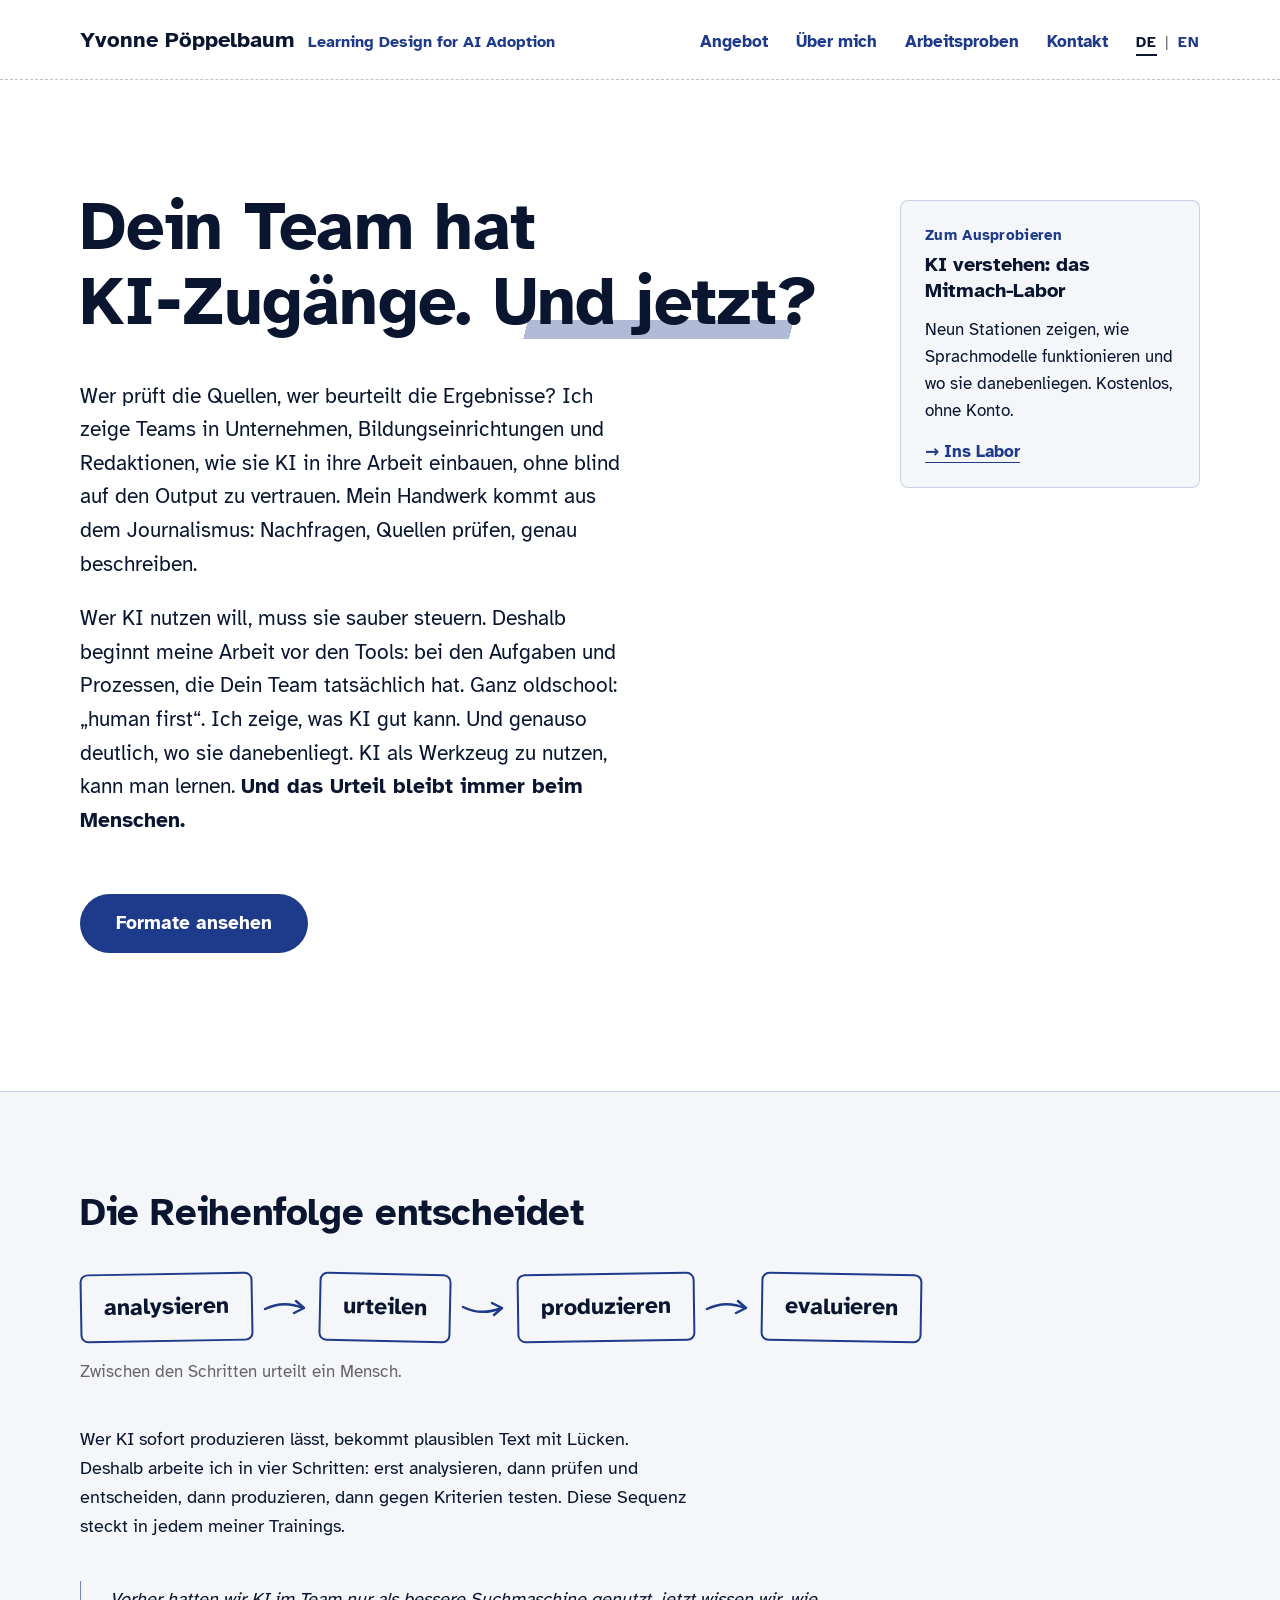
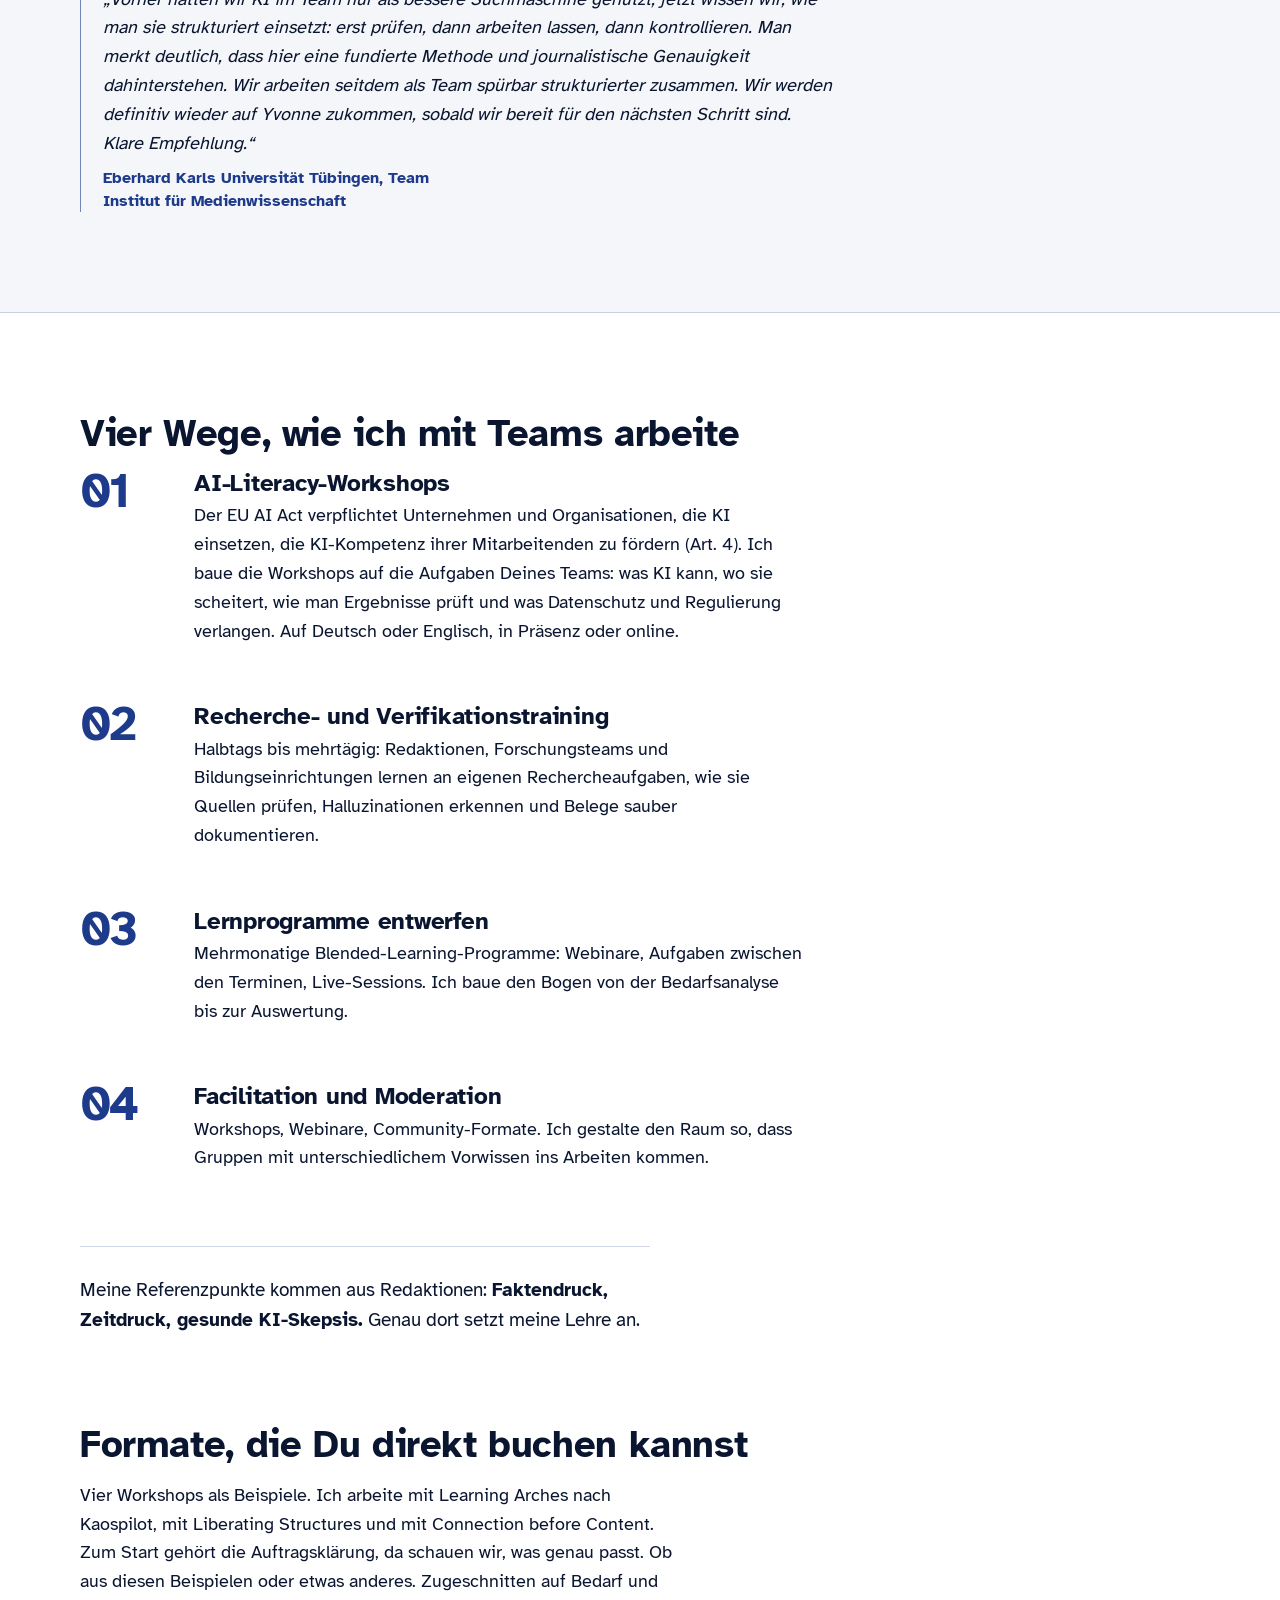
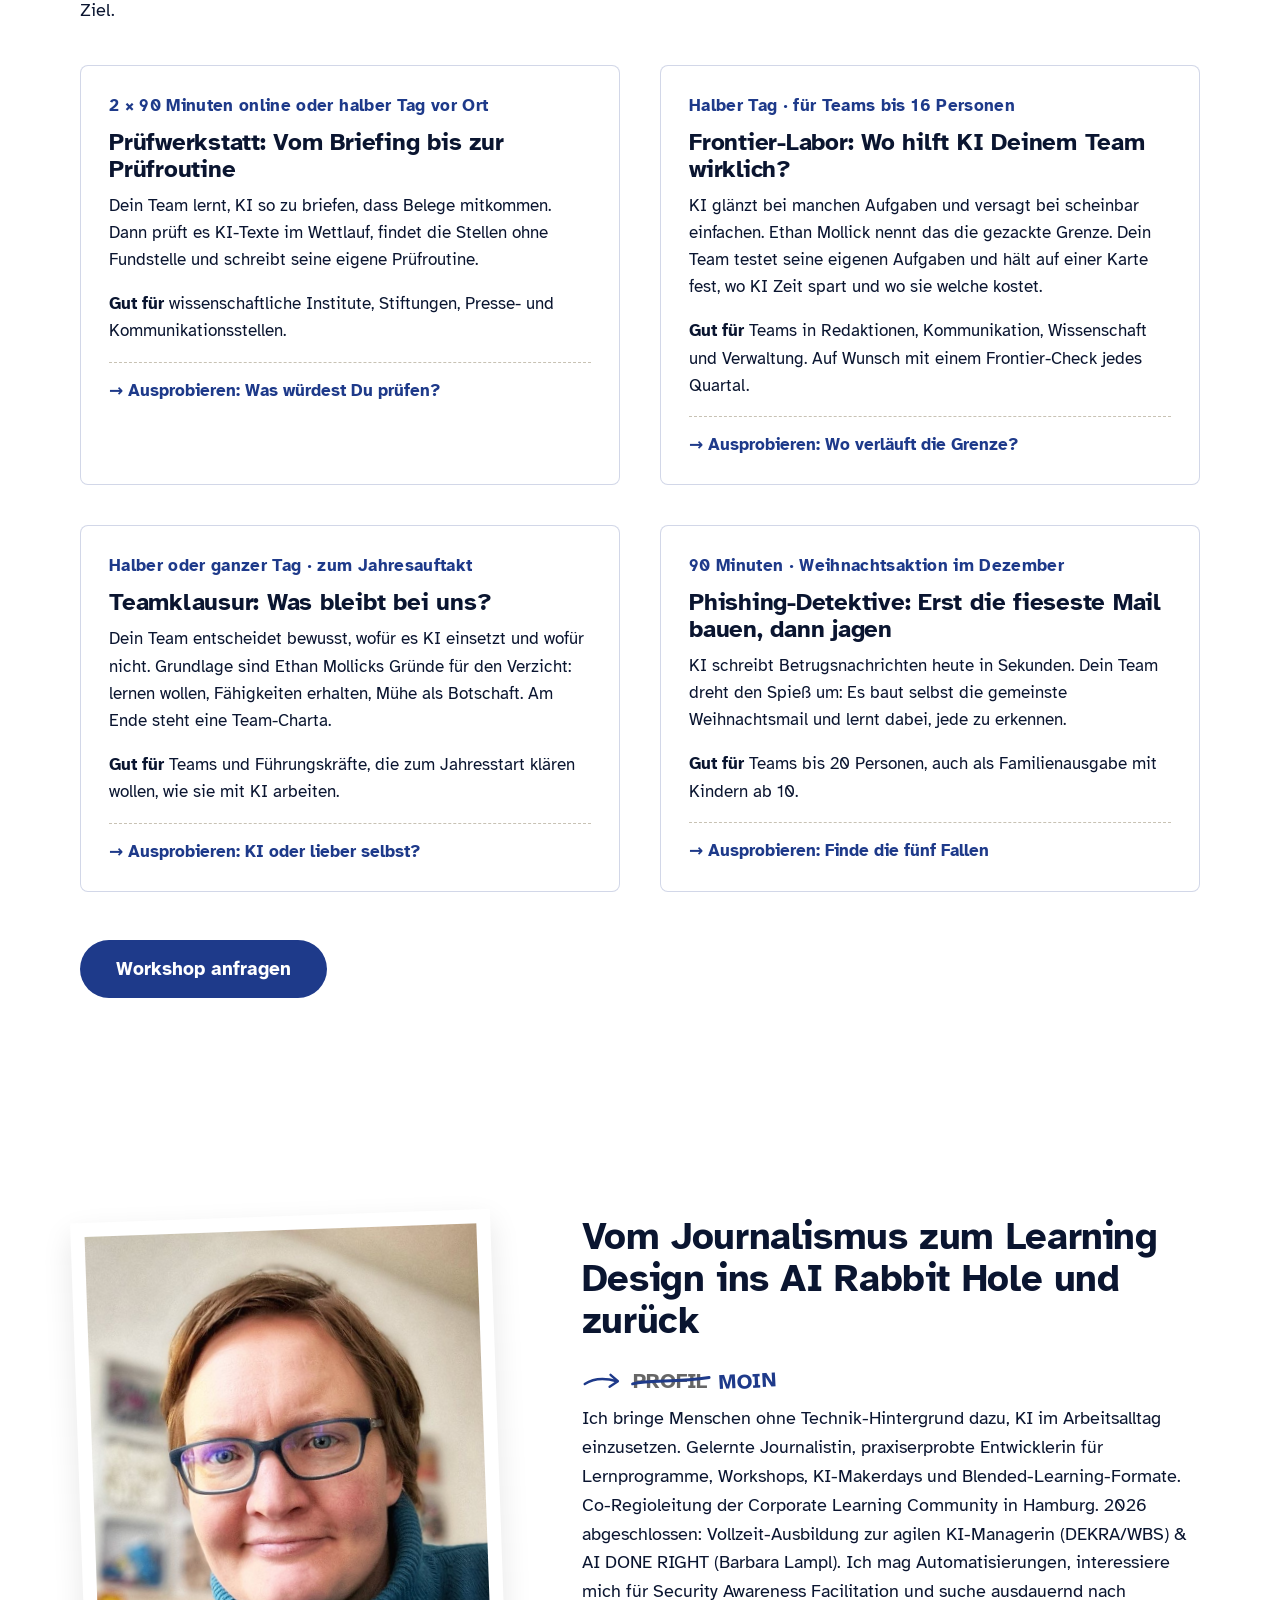
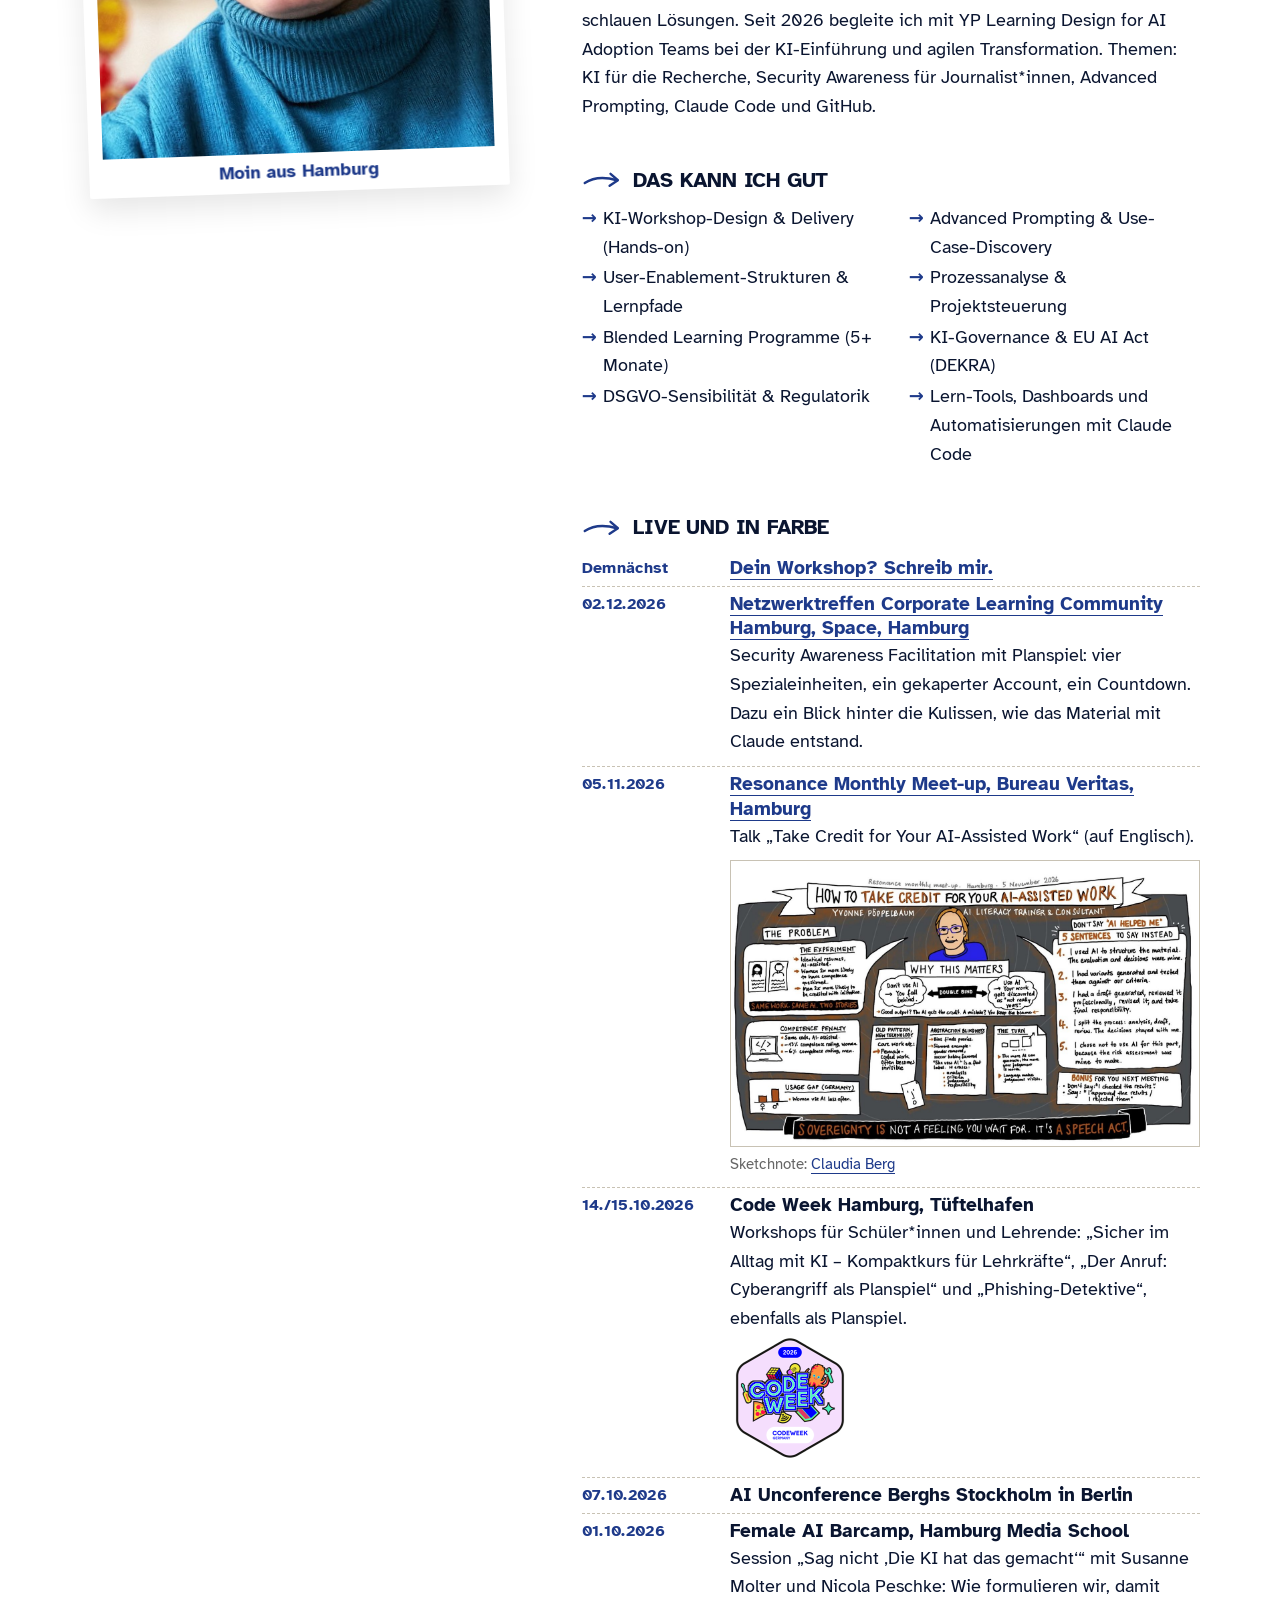
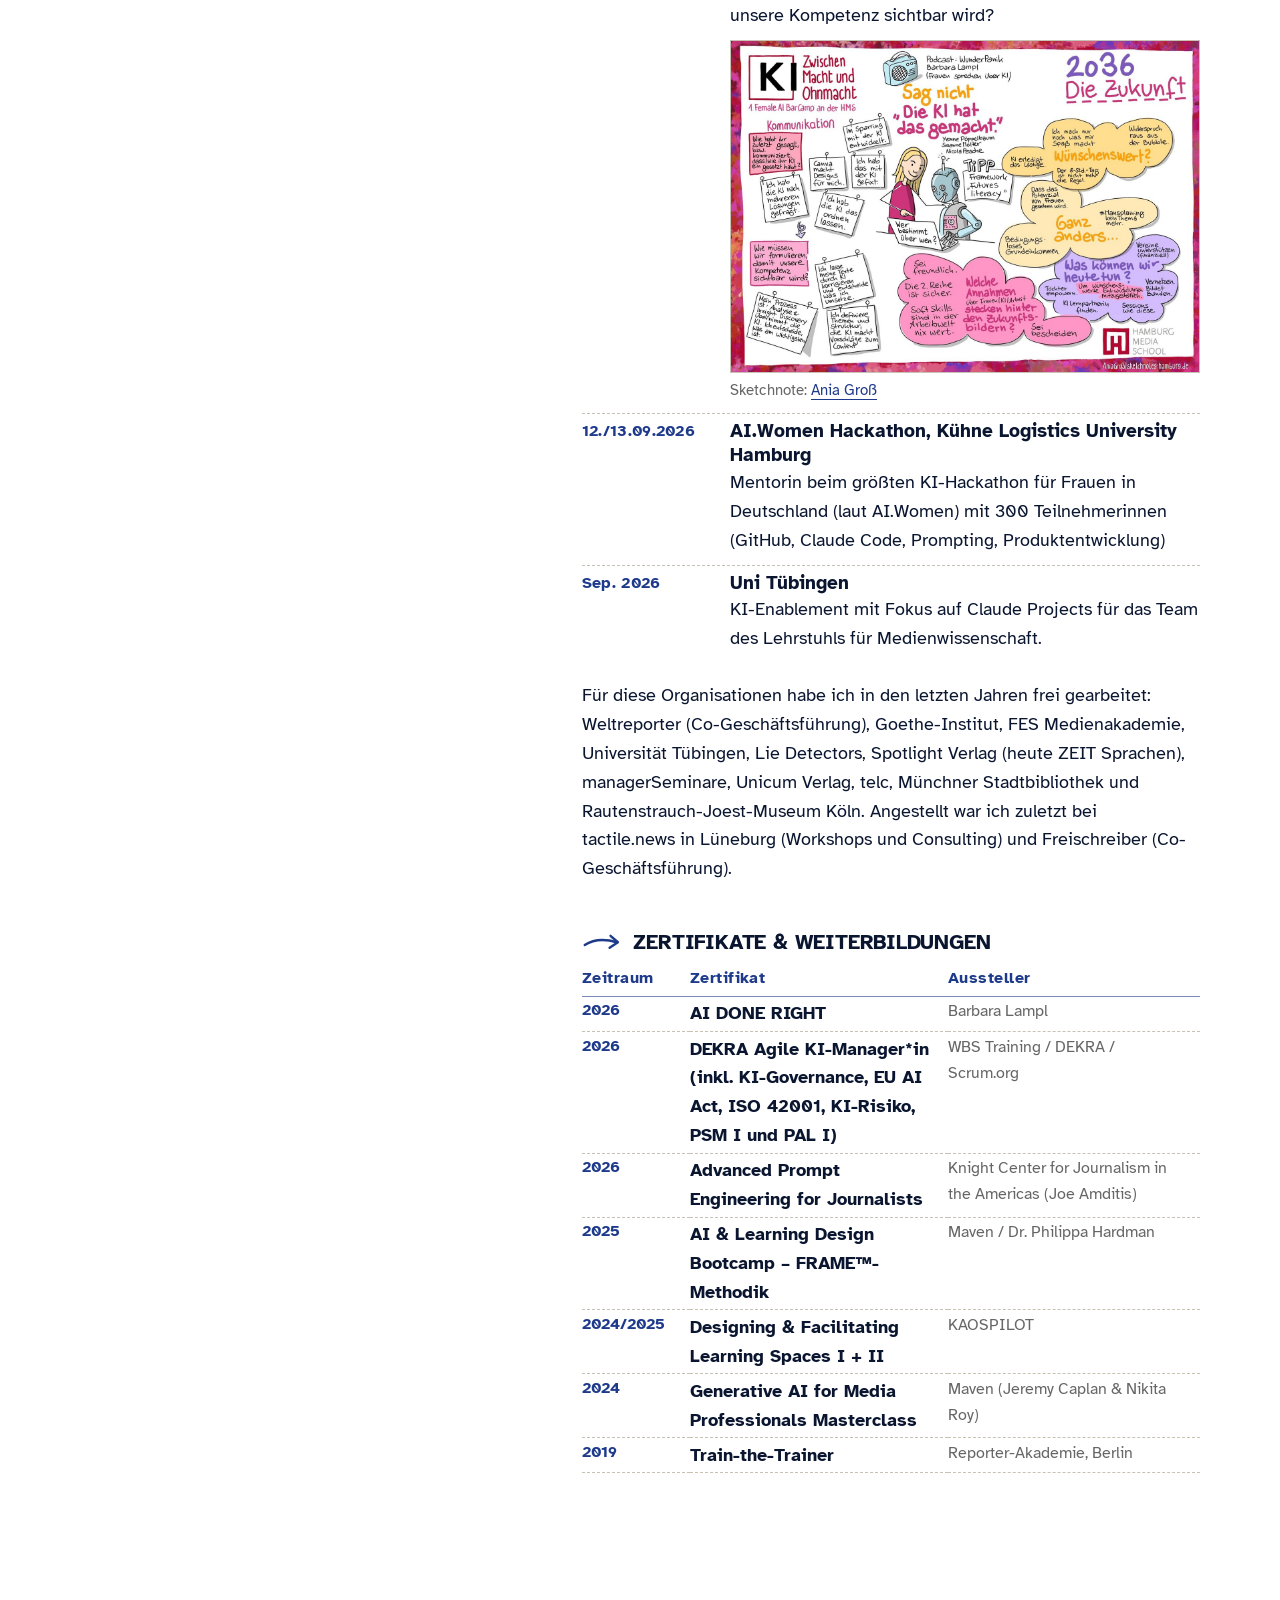
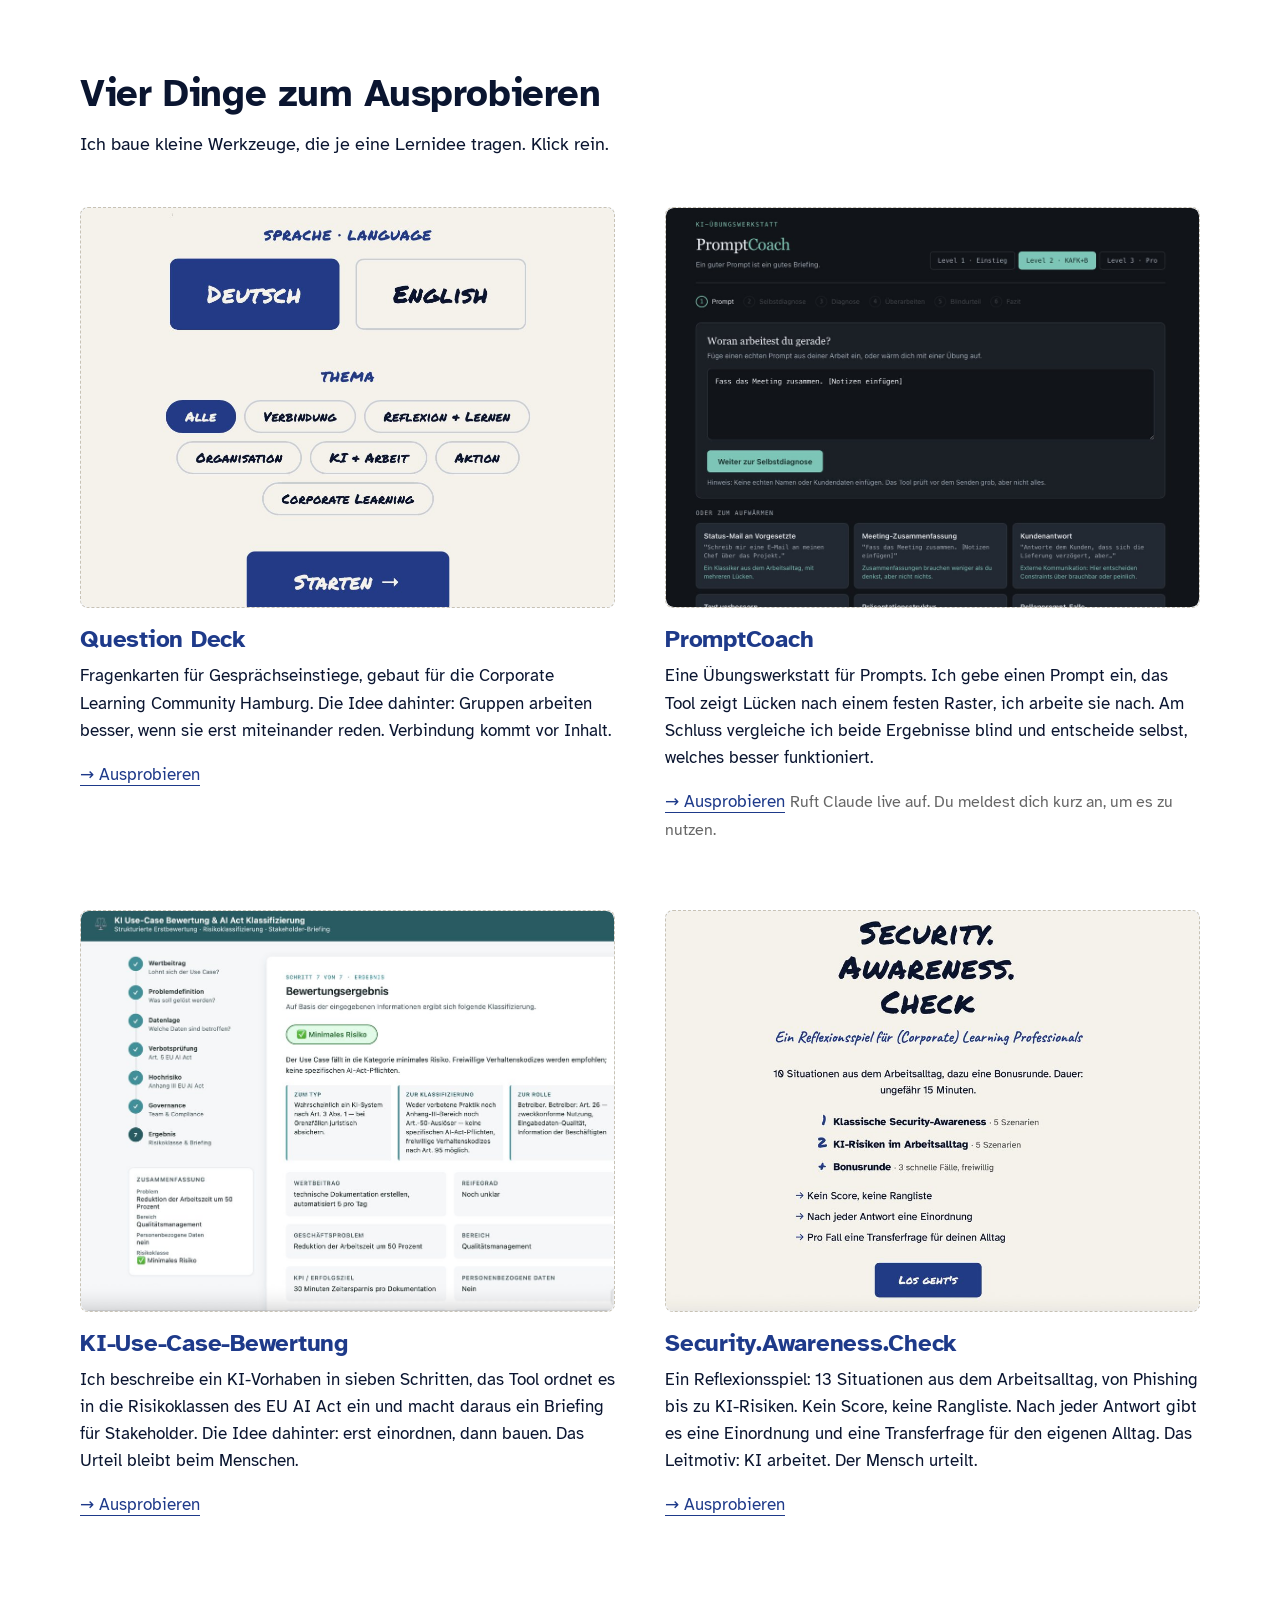
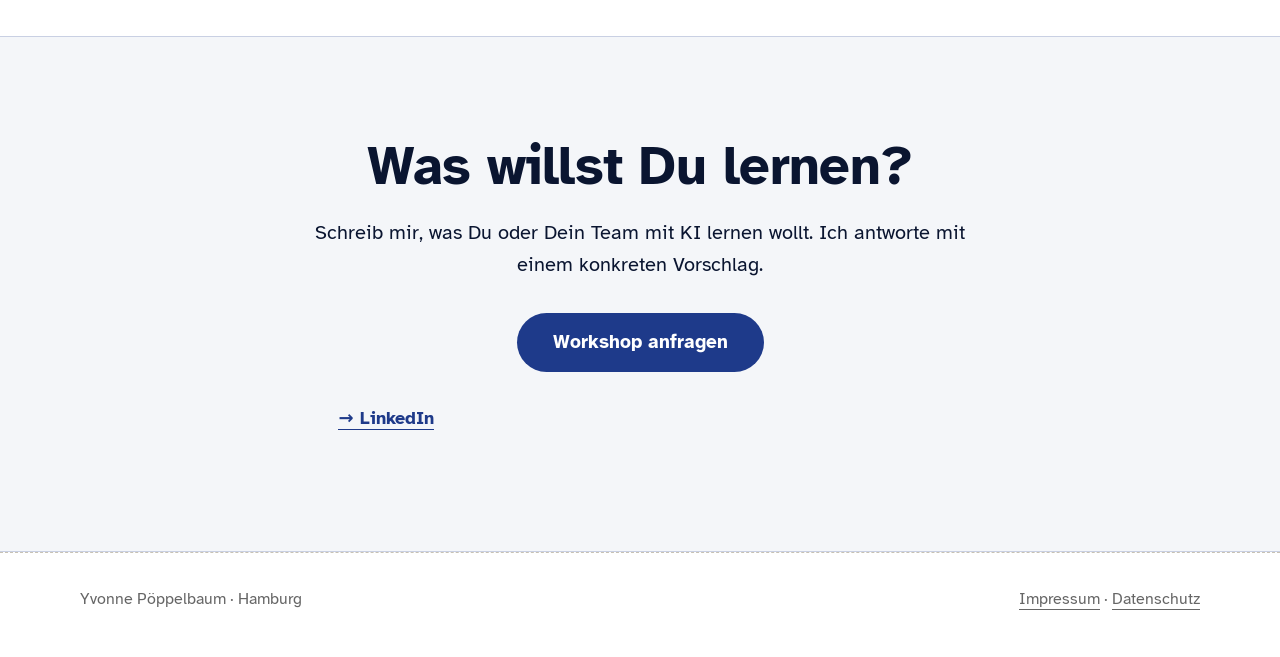
==== commit 3484a167: "Website-Stand 2026-11-21" ====
--- a/index.html
+++ b/index.html
@@ -4,14 +4,14 @@
   <meta charset="utf-8">
   <meta name="viewport" content="width=device-width, initial-scale=1">
   <title>Yvonne Pöppelbaum – Learning Design for AI Adoption</title>
-  <meta name="description" content="Ich zeige Teams in Unternehmen, Bildungseinrichtungen und Redaktionen, wie sie KI in ihre Arbeit einbauen, ohne Faktentreue und Quellenkontrolle zu verlieren. AI-Literacy-Workshops und Recherchetraining. Hamburg, remote und in Präsenz.">
+  <meta name="description" content="Publizistische Lehre für KI-gestützte Recherche und AI Literacy. Ich zeige Teams in Unternehmen, Bildungseinrichtungen und Redaktionen, wie sie KI in ihre Arbeit einbauen, ohne Faktentreue und Quellenkontrolle zu verlieren. AI-Literacy-Workshops und Recherchetraining. Hamburg, remote und in Präsenz.">
   <link rel="canonical" href="https://poeppelbaum.eu/">
   <link rel="alternate" hreflang="de" href="https://poeppelbaum.eu/">
   <link rel="alternate" hreflang="en" href="https://poeppelbaum.eu/en/">
   <link rel="alternate" hreflang="x-default" href="https://poeppelbaum.eu/">
   <link rel="icon" href="img/favicon.ico">
   <meta property="og:title" content="Yvonne Pöppelbaum – Learning Design for AI Adoption">
-  <meta property="og:description" content="Ich zeige Teams in Unternehmen, Bildungseinrichtungen und Redaktionen, wie sie KI in ihre Arbeit einbauen, ohne Faktentreue und Quellenkontrolle zu verlieren. AI-Literacy-Workshops und Recherchetraining. Hamburg, remote und in Präsenz.">
+  <meta property="og:description" content="Publizistische Lehre für KI-gestützte Recherche und AI Literacy. Ich zeige Teams in Unternehmen, Bildungseinrichtungen und Redaktionen, wie sie KI in ihre Arbeit einbauen, ohne Faktentreue und Quellenkontrolle zu verlieren. AI-Literacy-Workshops und Recherchetraining. Hamburg, remote und in Präsenz.">
   <meta property="og:url" content="https://poeppelbaum.eu/">
   <meta property="og:type" content="website">
   <meta property="og:locale" content="de_DE">
@@ -22,18 +22,115 @@
   <meta property="og:image:alt" content="Yvonne Pöppelbaum: Dein Team hat KI-Zugänge. Und jetzt? Publizistische Lehre für KI-gestützte Recherche und AI Literacy">
   <meta name="twitter:card" content="summary_large_image">
   <link rel="stylesheet" href="style.css">
+  <script type="application/ld+json">
+{
+  "@context": "https://schema.org",
+  "@graph": [
+    {
+      "@type": "Person",
+      "@id": "https://poeppelbaum.eu/#person",
+      "name": "Yvonne Pöppelbaum",
+      "url": "https://poeppelbaum.eu/",
+      "jobTitle": "Learning Architect, Journalistin und Facilitatorin",
+      "description": "Publizistische Lehre für KI-gestützte Recherche und AI Literacy",
+      "address": {
+        "@type": "PostalAddress",
+        "addressLocality": "Hamburg",
+        "addressCountry": "DE"
+      },
+      "sameAs": [
+        "https://www.linkedin.com/in/yvonnepoeppelbaum"
+      ],
+      "knowsAbout": [
+        "AI Literacy",
+        "KI-gestützte Recherche",
+        "Verifikation",
+        "Learning Design",
+        "Facilitation",
+        "Security Awareness",
+        "EU AI Act, Art. 4"
+      ],
+      "hasCredential": {
+        "@type": "EducationalOccupationalCredential",
+        "name": "DEKRA Agile KI-Manager*in",
+        "recognizedBy": {
+          "@type": "Organization",
+          "name": "DEKRA"
+        }
+      }
+    },
+    {
+      "@type": "ProfessionalService",
+      "@id": "https://poeppelbaum.eu/#service",
+      "name": "Yvonne Pöppelbaum – Learning Design for AI Adoption",
+      "url": "https://poeppelbaum.eu/",
+      "description": "Publizistische Lehre für KI-gestützte Recherche und AI Literacy",
+      "founder": {
+        "@id": "https://poeppelbaum.eu/#person"
+      },
+      "areaServed": [
+        "DE",
+        "AT",
+        "CH"
+      ],
+      "availableLanguage": [
+        "de",
+        "en"
+      ],
+      "hasOfferCatalog": {
+        "@type": "OfferCatalog",
+        "name": "Workshop-Formate",
+        "itemListElement": [
+          {
+            "@type": "Offer",
+            "itemOffered": {
+              "@type": "Service",
+              "name": "Prüfwerkstatt: Vom Briefing bis zur Prüfroutine",
+              "description": "Werkstatt, 2 × 90 Minuten online oder halber Tag vor Ort: KI so briefen, dass Belege mitkommen, KI-Texte prüfen und eine eigene Prüfroutine festlegen."
+            }
+          },
+          {
+            "@type": "Offer",
+            "itemOffered": {
+              "@type": "Service",
+              "name": "Frontier-Labor: Wo hilft KI Deinem Team wirklich?",
+              "description": "Halber Tag: Das Team testet eigene Aufgaben und kartiert, wo KI Zeit spart und wo nicht (gezackte Grenze nach Ethan Mollick)."
+            }
+          },
+          {
+            "@type": "Offer",
+            "itemOffered": {
+              "@type": "Service",
+              "name": "Teamklausur: Was bleibt bei uns?",
+              "description": "Halber oder ganzer Tag: Das Team legt fest, wofür es KI einsetzt und wofür bewusst nicht, und hält das in einer Team-Charta fest."
+            }
+          },
+          {
+            "@type": "Offer",
+            "itemOffered": {
+              "@type": "Service",
+              "name": "Phishing-Detektive",
+              "description": "Workshop, 90 Minuten: Betrugsnachrichten selbst bauen und erkennen lernen, für Teams bis 20 Personen, auch als Familienausgabe."
+            }
+          }
+        ]
+      }
+    }
+  ]
+}
+  </script>
 </head>
 <body>
   <a class="skip-link" href="#main">Zum Inhalt springen</a>
 
   <header class="site-header">
     <div class="container">
-      <a class="site-name" href="#top">Yvonne Pöppelbaum</a>
+      <div class="brand"><a class="site-name" href="#top">Yvonne Pöppelbaum</a><span class="site-tagline">Learning Design for AI Adoption</span></div>
       <div class="header-right">
         <nav class="site-nav" aria-label="Hauptnavigation">
           <a href="#angebot">Angebot</a>
+          <a href="#person">Über mich</a>
           <a href="#arbeitsproben">Arbeitsproben</a>
-          <a href="#person">Über mich</a>
           <a href="#kontakt">Kontakt</a>
         </nav>
         <nav class="lang-switch" aria-label="Sprache"><span aria-current="true">DE</span><span class="sep" aria-hidden="true">|</span><a href="en/index.html" lang="en" hreflang="en" aria-label="English">EN</a></nav>
@@ -49,73 +146,19 @@
     <section class="hero" id="top">
       <div class="container">
         <h1>Dein Team hat KI&#8209;Zugänge. <span class="u-hand">Und&nbsp;jetzt?</span></h1>
-        <p class="intro">Dein Team nutzt KI. Wer prüft die Quellen, wer beurteilt die Ergebnisse? Ich zeige Teams in Unternehmen, Bildungseinrichtungen und Redaktionen, wie sie KI in ihre Arbeit einbauen, ohne blind auf den Output zu vertrauen. Mein Handwerk kommt aus dem Journalismus: Quellen prüfen.</p>
-        <div class="ident">
-          <p class="name">Yvonne Pöppelbaum</p>
-          <p class="tagline">Publizistische Lehre für KI-gestützte Recherche und AI Literacy</p>
-        </div>
-        <div class="cta-row">
-          <a class="btn" href="#kontakt">Schreib mir</a>
-          <svg class="hand-arrow" width="64" height="40" viewBox="0 0 64 40" fill="none" aria-hidden="true">
-            <path d="M60 8 C48 26, 30 34, 6 30" stroke="#1e3a8a" stroke-width="2.5" stroke-linecap="round" fill="none"/>
-            <path d="M14 22 L6 30 L17 33" stroke="#1e3a8a" stroke-width="2.5" stroke-linecap="round" stroke-linejoin="round" fill="none"/>
-          </svg>
-        </div>
+        <p class="intro">Wer prüft die Quellen, wer beurteilt die Ergebnisse? Ich zeige Teams in Unternehmen, Bildungseinrichtungen und Redaktionen, wie sie KI in ihre Arbeit einbauen, ohne blind auf den Output zu vertrauen. Mein Handwerk kommt aus dem Journalismus: Nachfragen, Quellen prüfen, genau beschreiben.</p>
+        <p class="intro">Wer KI nutzen will, muss sie sauber steuern. Deshalb beginnt meine Arbeit vor den Tools: bei den Aufgaben und Prozessen, die Dein Team tatsächlich hat. Ganz oldschool: „<span lang="en">human first</span>“. Ich zeige, was KI gut kann. Und genauso deutlich, wo sie danebenliegt. KI als Werkzeug zu nutzen, kann man lernen. <strong>Und das Urteil bleibt immer beim Menschen.</strong></p>
+        <p class="hero-cta"><a class="btn" href="#formate">Formate ansehen</a></p>
+        <aside class="lab-box" aria-label="Mitmach-Labor">
+          <p class="lab-kicker">Zum Ausprobieren</p>
+          <p class="lab-title">KI verstehen: das Mitmach-Labor</p>
+          <p>Neun Stationen zeigen, wie Sprachmodelle funktionieren und wo sie danebenliegen. Kostenlos, ohne Konto.</p>
+          <p class="lab-link"><a href="labor/">→ Ins Labor</a></p>
+        </aside>
       </div>
     </section>
 
-    <!-- 2 · Haltung -->
-    <section class="section section--alt" id="haltung">
-      <div class="container">
-        <h2>KI ist kein Orakel. KI ist ein Werkzeug.</h2>
-        <p>Wer sie nutzen will, muss sie sauber steuern. Deshalb beginnt meine Arbeit vor den Tools: bei den Aufgaben, die Dein Team tatsächlich hat. Was KI kann, gehört ins Training. Was sie nicht kann, genauso. <strong>Das Urteil bleibt beim Menschen.</strong></p>
-      </div>
-    </section>
-
-    <!-- 3 · Angebot -->
-    <section class="section" id="angebot">
-      <div class="container">
-        <h2>Vier Wege, wie ich mit Teams arbeite</h2>
-
-        <div class="step">
-          <div class="step__num" aria-hidden="true">01</div>
-          <div>
-            <h3>AI-Literacy-Workshops</h3>
-            <p>Der EU AI Act verpflichtet Unternehmen und Organisationen, die KI einsetzen, die KI-Kompetenz ihrer Mitarbeitenden zu fördern (Art. 4). Ich baue die Workshops auf die Aufgaben Deines Teams: was KI kann, wo sie scheitert, wie man Ergebnisse prüft und was Datenschutz und Regulierung verlangen. Auf Deutsch oder Englisch, in Präsenz oder online.</p>
-          </div>
-        </div>
-
-        <div class="step">
-          <div class="step__num" aria-hidden="true">02</div>
-          <div>
-            <h3>Recherche- und Verifikationstraining</h3>
-            <p>Halbtags bis mehrtägig: Redaktionen, Forschungsteams und Bildungseinrichtungen lernen an eigenen Rechercheaufgaben, wie sie Quellen prüfen, Halluzinationen erkennen und Belege sauber dokumentieren.</p>
-          </div>
-        </div>
-
-        <div class="step">
-          <div class="step__num" aria-hidden="true">03</div>
-          <div>
-            <h3>Lernprogramme entwerfen</h3>
-            <p>Mehrmonatige Blended-Learning-Programme: Webinare, Aufgaben zwischen den Terminen, Live-Sessions. Ich baue den Bogen von der Bedarfsanalyse bis zur Auswertung.</p>
-          </div>
-        </div>
-
-        <div class="step">
-          <div class="step__num" aria-hidden="true">04</div>
-          <div>
-            <h3>Facilitation und Moderation</h3>
-            <p>Workshops, Webinare, Community-Formate. Ich gestalte den Raum so, dass Gruppen mit unterschiedlichem Vorwissen ins Arbeiten kommen.</p>
-          </div>
-        </div>
-
-        <p class="bridge">Meine Referenzpunkte kommen aus Redaktionen: <strong>Faktendruck, Zeitdruck, gesunde KI-Skepsis.</strong> Genau dort setzt meine Lehre an.</p>
-
-        <blockquote class="ref">„Vorher hatten wir KI im Team nur als bessere Suchmaschine genutzt, jetzt wissen wir, wie man sie strukturiert einsetzt: erst prüfen, dann arbeiten lassen, dann kontrollieren. Man merkt deutlich, dass hier eine fundierte Methode und journalistische Genauigkeit dahinterstehen. Wir arbeiten seitdem als Team spürbar strukturierter zusammen. Wir werden definitiv wieder auf Yvonne zukommen, sobald wir bereit für den nächsten Schritt sind. Klare Empfehlung.“<footer>Eberhard Karls Universität Tübingen, Team<br>Institut für Medienwissenschaft</footer></blockquote>
-      </div>
-    </section>
-
-    <!-- 4 · Arbeitsweise -->
+    <!-- 2 · Arbeitsweise -->
     <section class="section section--alt" id="arbeitsweise">
       <div class="container">
         <h2>Die Reihenfolge entscheidet</h2>
@@ -140,50 +183,183 @@
         </div>
         <p class="judge-note">Zwischen den Schritten urteilt ein Mensch.</p>
 
-        <p>Wer KI sofort produzieren lässt, bekommt plausiblen Text mit Lücken. Deshalb arbeite ich in vier Schritten: erst analysieren, dann prüfen und entscheiden, dann produzieren, dann gegen Kriterien testen. Diese Sequenz steckt in jedem meiner Trainings. Und in dieser Website: <strong>Sie entstand genau so.</strong></p>
+        <p>Wer KI sofort produzieren lässt, bekommt plausiblen Text mit Lücken. Deshalb arbeite ich in vier Schritten: erst analysieren, dann prüfen und entscheiden, dann produzieren, dann gegen Kriterien testen. Diese Sequenz steckt in jedem meiner Trainings.</p>
+
+        <blockquote class="ref">„Vorher hatten wir KI im Team nur als bessere Suchmaschine genutzt, jetzt wissen wir, wie man sie strukturiert einsetzt: erst prüfen, dann arbeiten lassen, dann kontrollieren. Man merkt deutlich, dass hier eine fundierte Methode und journalistische Genauigkeit dahinterstehen. Wir arbeiten seitdem als Team spürbar strukturierter zusammen. Wir werden definitiv wieder auf Yvonne zukommen, sobald wir bereit für den nächsten Schritt sind. Klare Empfehlung.“<footer>Eberhard Karls Universität Tübingen, Team<br>Institut für Medienwissenschaft</footer></blockquote>
       </div>
     </section>
 
-    <!-- 5 · Arbeitsproben -->
-    <section class="section" id="arbeitsproben">
+    <!-- 3 · Angebot -->
+    <section class="section" id="angebot">
       <div class="container">
-        <h2>Vier Dinge zum Ausprobieren</h2>
-        <p>Ich baue kleine Werkzeuge, die je eine Lernidee tragen. Klick rein.</p>
-
-        <div class="work-grid">
-          <article class="work-card">
-            <div class="shot"><img src="img/question-deck.jpg" alt="Startbildschirm von Question Deck: Sprachauswahl Deutsch/English, darunter Themenfilter wie Verbindung, Reflexion & Lernen, KI & Arbeit, Corporate Learning, unten der Start-Button" width="1062" height="1280" loading="lazy"></div>
-            <h3>Question Deck</h3>
-            <p>Fragenkarten für Gesprächseinstiege, gebaut für die Corporate Learning Community Hamburg. Die Idee dahinter: Gruppen arbeiten besser, wenn sie erst miteinander reden. Verbindung kommt vor Inhalt.</p>
-            <p><a href="https://poeppi.github.io/clc-question-deck/" target="_blank" rel="noopener">→ Ausprobieren</a></p>
-          </article>
-
-          <article class="work-card">
-            <div class="shot"><img src="img/promptcoach.jpg" alt="Startbildschirm von PromptCoach: Eingabefeld für einen Prompt, darunter sechs Übungs-Prompts zum Aufwärmen, oben die sechs Schritte Prompt, Selbstdiagnose, Diagnose, Überarbeiten, Blindurteil, Fazit" width="1200" height="1043" loading="lazy"></div>
-            <h3>PromptCoach</h3>
-            <p>Eine Übungswerkstatt für Prompts. Ich gebe einen Prompt ein, das Tool zeigt Lücken nach einem festen Raster, ich arbeite sie nach. Am Schluss vergleiche ich beide Ergebnisse blind und entscheide selbst, welches besser funktioniert.</p>
-            <p><a href="https://claude.ai/public/artifacts/858def9d-9fda-4240-a055-7a0ab636edca" target="_blank" rel="noopener">→ Ausprobieren</a> <span class="open-note">Ruft Claude live auf. Du meldest dich kurz an, um es zu nutzen.</span></p>
-          </article>
-
-          <article class="work-card">
-            <div class="shot"><img src="img/usecase-bewertung.jpg" alt="Ergebnisansicht der KI-Use-Case-Bewertung: links sieben abgehakte Prüfschritte von Wertbeitrag bis Ergebnis, rechts die Risikoklasse ‚Minimales Risiko' mit Hinweisen zu Systemtyp, Klassifizierung und Betreiberrolle" width="1200" height="839" loading="lazy"></div>
-            <h3>KI-Use-Case-Bewertung</h3>
-            <p>Ich beschreibe ein KI-Vorhaben in sieben Schritten, das Tool ordnet es in die Risikoklassen des EU AI Act ein und macht daraus ein Briefing für Stakeholder. Die Idee dahinter: erst einordnen, dann bauen. Das Urteil bleibt beim Menschen.</p>
-            <p><a href="https://poeppi.github.io/ki-usecase-bewertung/" target="_blank" rel="noopener">→ Ausprobieren</a></p>
-          </article>
-
-          <article class="work-card">
-            <div class="shot"><img src="img/security-check.jpg" alt="Startbildschirm des Security.Awareness.Check: Reflexionsspiel mit zwei Modulen – klassische Security-Awareness und KI-Risiken im Arbeitsalltag, je fünf Szenarien – plus Bonusrunde, unten der Button ‚Los geht's'" width="1200" height="721" loading="lazy"></div>
-            <h3>Security.Awareness.Check</h3>
-            <p>Ein Reflexionsspiel: 13 Situationen aus dem Arbeitsalltag, von Phishing bis zu KI-Risiken. Kein Score, keine Rangliste. Nach jeder Antwort gibt es eine Einordnung und eine Transferfrage für den eigenen Alltag. Das Leitmotiv: KI arbeitet. Der Mensch urteilt.</p>
-            <p><a href="https://poeppi.github.io/Security-Awareness-Check/" target="_blank" rel="noopener">→ Ausprobieren</a></p>
-          </article>
-
-        </div>
+        <h2>Vier Wege, wie ich mit Teams arbeite</h2>
+
+        <div class="step">
+          <div class="step__num" aria-hidden="true">01</div>
+          <div>
+            <h3>AI-Literacy-Workshops</h3>
+            <p>Der EU AI Act verpflichtet Unternehmen und Organisationen, die KI einsetzen, die KI-Kompetenz ihrer Mitarbeitenden zu fördern (Art. 4). Ich baue die Workshops auf die Aufgaben Deines Teams: was KI kann, wo sie scheitert, wie man Ergebnisse prüft und was Datenschutz und Regulierung verlangen. Auf Deutsch oder Englisch, in Präsenz oder online.</p>
+          </div>
+        </div>
+
+        <div class="step">
+          <div class="step__num" aria-hidden="true">02</div>
+          <div>
+            <h3>Recherche- und Verifikationstraining</h3>
+            <p>Halbtags bis mehrtägig: Redaktionen, Forschungsteams und Bildungseinrichtungen lernen an eigenen Rechercheaufgaben, wie sie Quellen prüfen, Halluzinationen erkennen und Belege sauber dokumentieren.</p>
+          </div>
+        </div>
+
+        <div class="step">
+          <div class="step__num" aria-hidden="true">03</div>
+          <div>
+            <h3>Lernprogramme entwerfen</h3>
+            <p>Mehrmonatige Blended-Learning-Programme: Webinare, Aufgaben zwischen den Terminen, Live-Sessions. Ich baue den Bogen von der Bedarfsanalyse bis zur Auswertung.</p>
+          </div>
+        </div>
+
+        <div class="step">
+          <div class="step__num" aria-hidden="true">04</div>
+          <div>
+            <h3>Facilitation und Moderation</h3>
+            <p>Workshops, Webinare, Community-Formate. Ich gestalte den Raum so, dass Gruppen mit unterschiedlichem Vorwissen ins Arbeiten kommen.</p>
+          </div>
+        </div>
+
+        <p class="bridge">Meine Referenzpunkte kommen aus Redaktionen: <strong>Faktendruck, Zeitdruck, gesunde KI-Skepsis.</strong> Genau dort setzt meine Lehre an.</p>
+
+        <!-- Formate (seit 18.11.2026) -->
+        <h2 class="formats-title" id="formate">Formate, die Du direkt buchen kannst</h2>
+        <p>Vier Workshops als Beispiele. Ich arbeite mit Learning Arches nach Kaospilot, mit Liberating Structures und mit Connection before Content. Zum Start gehört die Auftragsklärung, da schauen wir, was genau passt. Ob aus diesen Beispielen oder etwas anderes. Zugeschnitten auf Bedarf und Ziel.</p>
+
+        <div class="format-grid">
+          <article class="format-card">
+            <p class="format-meta">2 × 90 Minuten online oder halber Tag vor Ort</p>
+            <h3>Prüfwerkstatt: Vom Briefing bis zur Prüfroutine</h3>
+            <p>Dein Team lernt, KI so zu briefen, dass Belege mitkommen. Dann prüft es KI-Texte im Wettlauf, findet die Stellen ohne Fundstelle und schreibt seine eigene Prüfroutine.</p>
+            <p class="format-for"><strong>Gut für</strong> wissenschaftliche Institute, Stiftungen, Presse- und Kommunikationsstellen.</p>
+            <details class="teaser" data-teaser="marks">
+              <summary>→ Ausprobieren: Was würdest Du prüfen?</summary>
+              <p class="teaser-hint">Ein erfundenes KI-Dossier zum Forschungsstand Homeoffice. Tippe die Stellen an, die Du vor der Weitergabe prüfen würdest. Dann löse auf.</p>
+              <p class="t-text">
+                <button type="button" class="t-mark" aria-pressed="false" data-fb="Zahl ohne Fundstelle: Welche Metastudie, welches Jahr, welche Stichprobe?">Laut einer großen Metastudie steigt die Produktivität im Homeoffice um 17 Prozent.</button>
+                Viele Unternehmen haben daraus Konsequenzen gezogen.
+                <button type="button" class="t-mark" aria-pressed="false" data-fb="Zitat ohne Person und Quelle: „eine bekannte Arbeitsforscherin“ lässt sich nicht prüfen.">Eine bekannte Arbeitsforscherin sagt dazu: „Wer Präsenz verlangt, misst Anwesenheit statt Leistung.“</button>
+                <button type="button" class="t-mark" aria-pressed="false" data-fb="Studientitel mit Institution: klingt konkret, muss aber existieren. Erst im Original suchen.">Die Studie „Remote Work and Output 2024“ des Instituts für Arbeitsforschung Nord bestätigt das.</button>
+                <button type="button" class="t-mark" aria-pressed="false" data-fb="Pauschale Einordnung: „weitgehend einig“ ist eine Behauptung über das ganze Forschungsfeld.">Insgesamt ist die Forschung sich heute weitgehend einig.</button>
+              </p>
+              <button type="button" class="t-solve">Auflösen</button>
+              <p class="t-result" aria-live="polite" data-template="Du hast {n} von 4 Stellen markiert. Alle vier sind prüfpflichtig, keine nennt eine Fundstelle:"></p>
+              <button type="button" class="t-reset">Zurücksetzen</button>
+            </details>
+          </article>
+
+          <article class="format-card">
+            <p class="format-meta">Halber Tag · für Teams bis 16 Personen</p>
+            <h3>Frontier-Labor: Wo hilft KI Deinem Team wirklich?</h3>
+            <p>KI glänzt bei manchen Aufgaben und versagt bei scheinbar einfachen. Ethan Mollick nennt das die gezackte Grenze. Dein Team testet seine eigenen Aufgaben und hält auf einer Karte fest, wo KI Zeit spart und wo sie welche kostet.</p>
+            <p class="format-for"><strong>Gut für</strong> Teams in Redaktionen, Kommunikation, Wissenschaft und Verwaltung. Auf Wunsch mit einem Frontier-Check jedes Quartal.</p>
+            <details class="teaser" data-teaser="judge">
+              <summary>→ Ausprobieren: Wo verläuft die Grenze?</summary>
+              <p class="teaser-hint">Fünf Aufgaben. Schätze, ob KI-Chatbots sie heute meist gut lösen oder oft unzuverlässig sind. Stand Ende 2026, die Grenze verschiebt sich.</p>
+              <div class="t-q">
+                <p class="t-q-text">Eine Aufgabe aus der Mathematik-Olympiade lösen</p>
+                <button type="button" class="t-opt" data-ok="1" aria-pressed="false" data-fb="Meist gut: Laut Mollick haben KI-Systeme Gold bei der Mathematik-Olympiade geholt.">meist gut</button>
+                <button type="button" class="t-opt" data-ok="0" aria-pressed="false" data-fb="Meist gut: Laut Mollick haben KI-Systeme Gold bei der Mathematik-Olympiade geholt.">oft unzuverlässig</button>
+                <p class="t-fb" aria-live="polite"></p>
+              </div>
+              <div class="t-q">
+                <p class="t-q-text">Gegenstände auf einem Foto zählen</p>
+                <button type="button" class="t-opt" data-ok="0" aria-pressed="false" data-fb="Oft unzuverlässig: Mollick nennt genau das als Beispiel für die gezackte Grenze.">meist gut</button>
+                <button type="button" class="t-opt" data-ok="1" aria-pressed="false" data-fb="Oft unzuverlässig: Mollick nennt genau das als Beispiel für die gezackte Grenze.">oft unzuverlässig</button>
+                <p class="t-fb" aria-live="polite"></p>
+              </div>
+              <div class="t-q">
+                <p class="t-q-text">Fünfzig Ideen für einen Veranstaltungstitel sammeln</p>
+                <button type="button" class="t-opt" data-ok="1" aria-pressed="false" data-fb="Meist gut: Masse ist eine Stärke. Die Auswahl bleibt Deine Aufgabe.">meist gut</button>
+                <button type="button" class="t-opt" data-ok="0" aria-pressed="false" data-fb="Meist gut: Masse ist eine Stärke. Die Auswahl bleibt Deine Aufgabe.">oft unzuverlässig</button>
+                <p class="t-fb" aria-live="polite"></p>
+              </div>
+              <div class="t-q">
+                <p class="t-q-text">Eine Quelle samt Seitenzahl nennen</p>
+                <button type="button" class="t-opt" data-ok="0" aria-pressed="false" data-fb="Oft unzuverlässig: Ohne Recherchefunktion erfinden Chatbots Fundstellen, die echt klingen.">meist gut</button>
+                <button type="button" class="t-opt" data-ok="1" aria-pressed="false" data-fb="Oft unzuverlässig: Ohne Recherchefunktion erfinden Chatbots Fundstellen, die echt klingen.">oft unzuverlässig</button>
+                <p class="t-fb" aria-live="polite"></p>
+              </div>
+              <div class="t-q">
+                <p class="t-q-text">Ein langes Geschäftsgespräch über viele Runden stimmig führen</p>
+                <button type="button" class="t-opt" data-ok="0" aria-pressed="false" data-fb="Oft unzuverlässig: Laut Mollick brechen KI-Systeme in solchen Gesprächen ein.">meist gut</button>
+                <button type="button" class="t-opt" data-ok="1" aria-pressed="false" data-fb="Oft unzuverlässig: Laut Mollick brechen KI-Systeme in solchen Gesprächen ein.">oft unzuverlässig</button>
+                <p class="t-fb" aria-live="polite"></p>
+              </div>
+              <p class="t-result" aria-live="polite" data-template="{n} von 5 richtig eingeschätzt. Die Grenze ist gezackt: KI glänzt bei schweren Aufgaben und stolpert über leichte. Wo sie für Dein Team verläuft, testet Ihr im Workshop an Euren eigenen Aufgaben."></p>
+              <button type="button" class="t-reset">Noch einmal</button>
+            </details>
+          </article>
+
+          <article class="format-card">
+            <p class="format-meta">Halber oder ganzer Tag · zum Jahresauftakt</p>
+            <h3>Teamklausur: Was bleibt bei uns?</h3>
+            <p>Dein Team entscheidet bewusst, wofür es KI einsetzt und wofür nicht. Grundlage sind Ethan Mollicks Gründe für den Verzicht: lernen wollen, Fähigkeiten erhalten, Mühe als Botschaft. Am Ende steht eine Team-Charta.</p>
+            <p class="format-for"><strong>Gut für</strong> Teams und Führungskräfte, die zum Jahresstart klären wollen, wie sie mit KI arbeiten.</p>
+            <details class="teaser" data-teaser="judge" data-template-only="1">
+              <summary>→ Ausprobieren: KI oder lieber selbst?</summary>
+              <p class="teaser-hint">Vier Aufgaben. Entscheide, ob Du KI nehmen würdest. Es gibt kein Richtig oder Falsch, nur gute Gründe.</p>
+              <div class="t-q">
+                <p class="t-q-text">Ein Dankesschreiben an eine langjährige Kollegin</p>
+                <button type="button" class="t-opt" aria-pressed="false" data-fb="Hier ist die Mühe selbst die Botschaft. Mollick rät, innezuhalten, bevor man Gesten der Fürsorge automatisiert.">KI nehmen</button>
+                <button type="button" class="t-opt" aria-pressed="false" data-fb="Hier ist die Mühe selbst die Botschaft. Mollick rät, innezuhalten, bevor man Gesten der Fürsorge automatisiert.">lieber selbst</button>
+                <p class="t-fb" aria-live="polite"></p>
+              </div>
+              <div class="t-q">
+                <p class="t-q-text">Ein Protokoll aus dem Transkript einer Besprechung</p>
+                <button type="button" class="t-opt" aria-pressed="false" data-fb="Routinearbeit, die niemand vermisst: gut abzugeben, wenn jemand das Ergebnis prüft.">KI nehmen</button>
+                <button type="button" class="t-opt" aria-pressed="false" data-fb="Routinearbeit, die niemand vermisst: gut abzugeben, wenn jemand das Ergebnis prüft.">lieber selbst</button>
+                <p class="t-fb" aria-live="polite"></p>
+              </div>
+              <div class="t-q">
+                <p class="t-q-text">Eine neue Kollegin arbeitet sich ins Fachgebiet ein</p>
+                <button type="button" class="t-opt" aria-pressed="false" data-fb="Wer lernen will, braucht die Mühe. Besser: KI als Tutor, der erklärt und nachfragt, statt Lösungen zu liefern.">KI nehmen</button>
+                <button type="button" class="t-opt" aria-pressed="false" data-fb="Wer lernen will, braucht die Mühe. Besser: KI als Tutor, der erklärt und nachfragt, statt Lösungen zu liefern.">lieber selbst</button>
+                <p class="t-fb" aria-live="polite"></p>
+              </div>
+              <div class="t-q">
+                <p class="t-q-text">Eine erste Gliederung für einen Förderantrag</p>
+                <button type="button" class="t-opt" aria-pressed="false" data-fb="Guter Startpunkt: KI liefert Rohmaterial, das Urteil bleibt beim Team.">KI nehmen</button>
+                <button type="button" class="t-opt" aria-pressed="false" data-fb="Guter Startpunkt: KI liefert Rohmaterial, das Urteil bleibt beim Team.">lieber selbst</button>
+                <p class="t-fb" aria-live="polite"></p>
+              </div>
+              <p class="t-result" aria-live="polite" data-template="In der Klausur legt Dein Team solche Grenzen gemeinsam fest und schreibt sie in eine Charta."></p>
+              <button type="button" class="t-reset">Noch einmal</button>
+            </details>
+          </article>
+
+          <article class="format-card">
+            <p class="format-meta">90 Minuten · Weihnachtsaktion im Dezember</p>
+            <h3>Phishing-Detektive: Erst die fieseste Mail bauen, dann jagen</h3>
+            <p>KI schreibt Betrugsnachrichten heute in Sekunden. Dein Team dreht den Spieß um: Es baut selbst die gemeinste Weihnachtsmail und lernt dabei, jede zu erkennen.</p>
+            <p class="format-for"><strong>Gut für</strong> Teams bis 20 Personen, auch als Familienausgabe mit Kindern ab 10.</p>
+            <details class="teaser" data-teaser="hunt" data-done="Alle fünf gefunden. Und jetzt die Regel danach: Stopp. Zweiter Kanal. Melden.">
+              <summary>→ Ausprobieren: Finde die fünf Fallen</summary>
+              <p class="teaser-hint">Eine erfundene Weihnachtsmail. Tippe die verdächtigen Stellen an.</p>
+              <div class="t-mail">
+                <p>Von: <button type="button" class="t-mark" aria-pressed="false" data-fb="Wer schreibt wirklich? Der Name klingt offiziell, die Adresse gehört keinem echten Paketdienst.">Paketdienst Kundenservice &lt;info@paket-zustellung24.example&gt;</button></p>
+                <p><button type="button" class="t-mark" aria-pressed="false" data-fb="Kennt die Nachricht Dich? „Sehr geehrter Kunde“ statt Deines Namens.">Sehr geehrter Kunde,</button></p>
+                <p>Ihr Paket mit Weihnachtsgeschenken liegt in unserem Lager. <button type="button" class="t-mark" aria-pressed="false" data-fb="Warum so eilig? Zwölf Stunden Frist sollen Dich am Nachdenken hindern.">Wenn Sie nicht innerhalb von 12 Stunden reagieren, geht die Sendung zurück.</button></p>
+                <p><button type="button" class="t-mark" aria-pressed="false" data-fb="Was will sie von Dir? Kreditkartendaten für eine Mini-Gebühr.">Bitte zahlen Sie die Zustellgebühr von 1,99 € mit Ihrer Kreditkarte.</button></p>
+                <p><button type="button" class="t-mark" aria-pressed="false" data-fb="Wohin führt der Link? Erst die Adresse lesen, dann tippen.">Jetzt freigeben: https://paket-zustellung24.example/freigabe</button></p>
+              </div>
+              <p class="t-result" aria-live="polite" data-template="Gefunden: {n} von 5."></p>
+              <button type="button" class="t-reset">Zurücksetzen</button>
+            </details>
+          </article>
+        </div>
+
+        <p class="formats-cta"><a class="btn" href="mailto:&#105;&#110;&#102;&#111;&#64;&#112;&#111;&#101;&#112;&#112;&#101;&#108;&#98;&#97;&#117;&#109;&#46;&#101;&#117;">Workshop anfragen</a></p>
       </div>
     </section>
 
-    <!-- 6 · Person -->
+    <!-- 4 · Person -->
     <section class="section" id="person">
       <div class="container person">
         <figure class="portrait"><img src="img/portrait.jpg" alt="Porträt von Yvonne Pöppelbaum: kurze braune Haare, dunkle Brille, petrolfarbener Rollkragenpullover" width="720" height="960"><figcaption>Moin aus Hamburg</figcaption></figure>
@@ -209,6 +385,7 @@
           <div class="row"><div class="when">Demnächst</div><div><div class="role"><a href="mailto:&#105;&#110;&#102;&#111;&#64;&#112;&#111;&#101;&#112;&#112;&#101;&#108;&#98;&#97;&#117;&#109;&#46;&#101;&#117;">Dein Workshop? Schreib mir.</a></div></div></div>
           <div class="row"><div class="when">02.12.2026</div><div><div class="role"><a href="https://colearn.de/event/security-awareness-facilitation-mit-planspiel-in-hamburg/" target="_blank" rel="noopener">Netzwerktreffen Corporate Learning Community Hamburg, Space, Hamburg</a></div><p>Security Awareness Facilitation mit Planspiel: vier Spezialeinheiten, ein gekaperter Account, ein Countdown. Dazu ein Blick hinter die Kulissen, wie das Material mit Claude entstand.</p></div></div>
           <div class="row"><div class="when">05.11.2026</div><div><div class="role"><a href="https://luma.com/4hdvdpq0" target="_blank" rel="noopener">Resonance Monthly Meet-up, Bureau Veritas, Hamburg</a></div><p>Talk „Take Credit for Your AI-Assisted Work“ (auf Englisch).</p><figure class="sketchnote"><img src="img/sketchnote-resonance.jpg" alt="Sketchnote zum Talk „How to take credit for your AI-assisted work“: links das Problem (Experiment mit identischen Lebensläufen, Competence Penalty, Usage Gap), in der Mitte der Double Bind, rechts fünf Sätze, die man statt „AI helped me“ sagen kann, unten der Schlusssatz „Sovereignty is not a feeling you wait for. It’s a speech act.“" width="1400" height="852" loading="lazy"><figcaption>Sketchnote: <a href="https://www.linkedin.com/in/claudia-berg-missing-media-solutions/" target="_blank" rel="noopener">Claudia Berg</a></figcaption></figure></div></div>
+          <div class="row"><div class="when">14./15.10.2026</div><div><div class="role">Code Week Hamburg, Tüftelhafen</div><p>Workshops für Schüler*innen und Lehrende: „Sicher im Alltag mit KI – Kompaktkurs für Lehrkräfte“, „Der Anruf: Cyberangriff als Planspiel“ und „Phishing-Detektive“, ebenfalls als Planspiel.</p><p><img src="img/badge-codeweek-2026.png" alt="Teilnahmebadge Code Week Germany 2026" width="120" height="120" loading="lazy"></p></div></div>
           <div class="row"><div class="when">07.10.2026</div><div><div class="role">AI Unconference Berghs Stockholm in Berlin</div></div></div>
           <div class="row"><div class="when">01.10.2026</div><div><div class="role">Female AI Barcamp, Hamburg Media School</div><p>Session „Sag nicht ‚Die KI hat das gemacht‘“ mit Susanne Molter und Nicola Peschke: Wie formulieren wir, damit unsere Kompetenz sichtbar wird?</p><figure class="sketchnote"><img src="img/sketchnote-barcamp.jpg" alt="Sketchnote zur Session „Sag nicht ‚Die KI hat das gemacht‘“ beim 1. Female AI Barcamp an der HMS: links Sätze, mit denen man den eigenen KI-Einsatz benennt, etwa „Ich definiere Themen und Struktur, die KI macht Vorschläge zum Content“; in der Mitte eine Frau und ein Roboter am Laptop mit der Frage „Wer bestimmt über wen?“; rechts Wolken zur Zukunft 2036 mit den Fragen „Wünschenswert?“, „Welche Annahmen über Frauen, KI und Arbeit stecken hinter den Zukunftsbildern?“ und „Was können wir heute tun?“" width="1400" height="990" loading="lazy"><figcaption>Sketchnote: <a href="https://sketchnotes-hamburg.de/graphic-recording-sketchnotes-visuelle-protokolle-2/" target="_blank" rel="noopener">Ania Groß</a></figcaption></figure></div></div>
           <div class="row"><div class="when">12./13.09.2026</div><div><div class="role">AI.Women Hackathon, Kühne Logistics University Hamburg</div><p>Mentorin beim größten KI-Hackathon für Frauen in Deutschland (laut AI.Women) mit 300 Teilnehmerinnen (GitHub, Claude Code, Prompting, Produktentwicklung)</p></div></div>
@@ -233,12 +410,51 @@
       </div>
     </section>
 
-    <!-- 7 · Kontakt -->
+    <!-- 5 · Arbeitsproben -->
+    <section class="section" id="arbeitsproben">
+      <div class="container">
+        <h2>Vier Dinge zum Ausprobieren</h2>
+        <p>Ich baue kleine Werkzeuge, die je eine Lernidee tragen. Klick rein.</p>
+
+        <div class="work-grid">
+          <article class="work-card">
+            <div class="shot"><img src="img/question-deck.jpg" alt="Startbildschirm von Question Deck: Sprachauswahl Deutsch/English, darunter Themenfilter wie Verbindung, Reflexion & Lernen, KI & Arbeit, Corporate Learning, unten der Start-Button" width="1062" height="1280" loading="lazy"></div>
+            <h3>Question Deck</h3>
+            <p>Fragenkarten für Gesprächseinstiege, gebaut für die Corporate Learning Community Hamburg. Die Idee dahinter: Gruppen arbeiten besser, wenn sie erst miteinander reden. Verbindung kommt vor Inhalt.</p>
+            <p><a href="https://poeppi.github.io/clc-question-deck/" target="_blank" rel="noopener">→ Ausprobieren</a></p>
+          </article>
+
+          <article class="work-card">
+            <div class="shot"><img src="img/promptcoach.jpg" alt="Startbildschirm von PromptCoach: Eingabefeld für einen Prompt, darunter sechs Übungs-Prompts zum Aufwärmen, oben die sechs Schritte Prompt, Selbstdiagnose, Diagnose, Überarbeiten, Blindurteil, Fazit" width="1200" height="1043" loading="lazy"></div>
+            <h3>PromptCoach</h3>
+            <p>Eine Übungswerkstatt für Prompts. Ich gebe einen Prompt ein, das Tool zeigt Lücken nach einem festen Raster, ich arbeite sie nach. Am Schluss vergleiche ich beide Ergebnisse blind und entscheide selbst, welches besser funktioniert.</p>
+            <p><a href="https://claude.ai/public/artifacts/858def9d-9fda-4240-a055-7a0ab636edca" target="_blank" rel="noopener">→ Ausprobieren</a> <span class="open-note">Ruft Claude live auf. Du meldest dich kurz an, um es zu nutzen.</span></p>
+          </article>
+
+          <article class="work-card">
+            <div class="shot"><img src="img/usecase-bewertung.jpg" alt="Ergebnisansicht der KI-Use-Case-Bewertung: links sieben abgehakte Prüfschritte von Wertbeitrag bis Ergebnis, rechts die Risikoklasse ‚Minimales Risiko' mit Hinweisen zu Systemtyp, Klassifizierung und Betreiberrolle" width="1200" height="839" loading="lazy"></div>
+            <h3>KI-Use-Case-Bewertung</h3>
+            <p>Ich beschreibe ein KI-Vorhaben in sieben Schritten, das Tool ordnet es in die Risikoklassen des EU AI Act ein und macht daraus ein Briefing für Stakeholder. Die Idee dahinter: erst einordnen, dann bauen. Das Urteil bleibt beim Menschen.</p>
+            <p><a href="https://poeppi.github.io/ki-usecase-bewertung/" target="_blank" rel="noopener">→ Ausprobieren</a></p>
+          </article>
+
+          <article class="work-card">
+            <div class="shot"><img src="img/security-check.jpg" alt="Startbildschirm des Security.Awareness.Check: Reflexionsspiel mit zwei Modulen – klassische Security-Awareness und KI-Risiken im Arbeitsalltag, je fünf Szenarien – plus Bonusrunde, unten der Button ‚Los geht's'" width="1200" height="721" loading="lazy"></div>
+            <h3>Security.Awareness.Check</h3>
+            <p>Ein Reflexionsspiel: 13 Situationen aus dem Arbeitsalltag, von Phishing bis zu KI-Risiken. Kein Score, keine Rangliste. Nach jeder Antwort gibt es eine Einordnung und eine Transferfrage für den eigenen Alltag. Das Leitmotiv: KI arbeitet. Der Mensch urteilt.</p>
+            <p><a href="https://poeppi.github.io/Security-Awareness-Check/" target="_blank" rel="noopener">→ Ausprobieren</a></p>
+          </article>
+
+        </div>
+      </div>
+    </section>
+
+    <!-- 6 · Kontakt -->
     <section class="section section--alt contact" id="kontakt">
       <div class="container">
-        <h2>Lass uns über Dein Team reden</h2>
-        <p class="sub">Schreib mir, woran Dein Team gerade arbeitet. Ich antworte mit einem konkreten Vorschlag.</p>
-        <a class="btn" href="mailto:&#105;&#110;&#102;&#111;&#64;&#112;&#111;&#101;&#112;&#112;&#101;&#108;&#98;&#97;&#117;&#109;&#46;&#101;&#117;">&#105;&#110;&#102;&#111;&#64;&#112;&#111;&#101;&#112;&#112;&#101;&#108;&#98;&#97;&#117;&#109;&#46;&#101;&#117;</a>
+        <h2>Was willst Du lernen?</h2>
+        <p class="sub">Schreib mir, was Du oder Dein Team mit KI lernen wollt. Ich antworte mit einem konkreten Vorschlag.</p>
+        <a class="btn" href="mailto:&#105;&#110;&#102;&#111;&#64;&#112;&#111;&#101;&#112;&#112;&#101;&#108;&#98;&#97;&#117;&#109;&#46;&#101;&#117;">Workshop anfragen</a>
         <p class="channels">
           <a href="https://www.linkedin.com/in/yvonnepoeppelbaum" rel="me noopener" target="_blank">→ LinkedIn</a>
         </p>
@@ -258,5 +474,78 @@
       </span>
     </div>
   </footer>
+  <script>
+  /* Teaser der Workshop-Formate. Texte stehen im HTML (data-…), das Skript ist für DE und EN gleich. Speichert nichts. */
+  (function () {
+    function q(el, s) { return Array.prototype.slice.call(el.querySelectorAll(s)); }
+    function fill(el, n) { return el.getAttribute('data-template').replace('{n}', n); }
+    q(document, '.teaser').forEach(function (t) {
+      var type = t.getAttribute('data-teaser'), res = t.querySelector('.t-result');
+      function show(text, list) {
+        res.textContent = text;
+        if (list) { var ul = document.createElement('ul'); ul.className = 'arrow-list';
+          list.forEach(function (s) { var li = document.createElement('li'); li.textContent = s; ul.appendChild(li); });
+          res.appendChild(ul); }
+      }
+      if (type === 'choice') {
+        q(t, '.t-q').forEach(function (g) {
+          q(g, '.t-opt').forEach(function (b) {
+            b.addEventListener('click', function () {
+              q(g, '.t-opt').forEach(function (x) { x.setAttribute('aria-pressed', 'false'); });
+              b.setAttribute('aria-pressed', 'true');
+              var picked = q(t, '.t-opt[aria-pressed="true"]');
+              if (picked.length === q(t, '.t-q').length)
+                show(fill(res, picked.filter(function (x) { return x.getAttribute('data-ok') === '1'; }).length));
+            });
+          });
+        });
+      }
+      if (type === 'judge') {
+        q(t, '.t-q').forEach(function (g) {
+          q(g, '.t-opt').forEach(function (b) {
+            b.addEventListener('click', function () {
+              q(g, '.t-opt').forEach(function (x) { x.setAttribute('aria-pressed', 'false'); });
+              b.setAttribute('aria-pressed', 'true');
+              g.querySelector('.t-fb').textContent = b.getAttribute('data-fb');
+              var picked = q(t, '.t-opt[aria-pressed="true"]');
+              if (picked.length === q(t, '.t-q').length)
+                show(fill(res, picked.filter(function (x) { return x.getAttribute('data-ok') === '1'; }).length));
+            });
+          });
+        });
+      }
+      if (type === 'marks' || type === 'hunt') {
+        q(t, '.t-mark').forEach(function (m) {
+          m.addEventListener('click', function () {
+            var on = m.getAttribute('aria-pressed') === 'true';
+            m.setAttribute('aria-pressed', on ? 'false' : 'true');
+            if (type === 'hunt') {
+              var n = q(t, '.t-mark[aria-pressed="true"]').length;
+              if (n === q(t, '.t-mark').length) show(t.getAttribute('data-done'));
+              else show(fill(res, n) + (on ? '' : ' ' + m.getAttribute('data-fb')));
+            }
+          });
+        });
+      }
+      var solve = t.querySelector('.t-solve');
+      if (solve) solve.addEventListener('click', function () {
+        if (type === 'marks') {
+          show(fill(res, q(t, '.t-mark[aria-pressed="true"]').length), q(t, '.t-mark').map(function (m) { return m.getAttribute('data-fb'); }));
+        }
+        if (type === 'futures') {
+          var sets = q(t, 'fieldset'), both = 0;
+          sets.forEach(function (f) { if (q(f, 'input:checked').length === 2) both++; });
+          show(fill(res, both), sets.map(function (f) { return f.querySelector('legend').textContent + ' → ' + f.getAttribute('data-verdict'); }));
+        }
+      });
+      t.querySelector('.t-reset').addEventListener('click', function () {
+        q(t, '[aria-pressed]').forEach(function (x) { x.setAttribute('aria-pressed', 'false'); });
+        q(t, '.t-fb').forEach(function (x) { x.textContent = ''; });
+        q(t, 'input').forEach(function (x) { x.checked = false; });
+        res.textContent = '';
+      });
+    });
+  })();
+  </script>
 </body>
 </html>
--- a/style.css
+++ b/style.css
@@ -453,3 +453,92 @@
   .cv .certs tr { padding: 6px 0; border-bottom: 1px dashed #c8c2b4; }
   .cv .certs td { border: 0; padding: 0; }
 }
+
+/* ---------- Formate (seit 18.11.2026) ---------- */
+
+.formats-title { margin-top: 88px; }
+.format-grid {
+  display: grid;
+  grid-template-columns: repeat(2, minmax(0, 1fr));
+  gap: 40px;
+  margin-top: 40px;
+}
+.format-card {
+  min-width: 0;
+  border: 1.5px solid var(--rule);
+  border-radius: 8px;
+  padding: 26px 28px;
+  background: var(--paper);
+}
+.format-card h3 { color: var(--ink); margin-bottom: 0.4em; }
+.format-card p { font-size: 17px; }
+.format-meta { font-weight: 700; font-size: 15px; letter-spacing: 0.02em; color: var(--accent); margin-bottom: 0.6em; }
+.format-for { color: var(--ink); }
+.formats-cta { margin-top: 48px; }
+
+/* Teaser zum Aufklappen */
+.teaser { margin-top: 8px; border-top: 1px dashed #c8c2b4; padding-top: 14px; }
+.teaser summary { cursor: pointer; font-weight: 700; color: var(--accent); font-size: 17px; }
+.teaser summary { list-style: none; }
+.teaser summary::-webkit-details-marker { display: none; }
+.teaser[open] summary { margin-bottom: 12px; }
+.teaser-hint { color: var(--muted); font-size: 16px; }
+.t-q { margin-bottom: 16px; }
+.t-q-text { font-weight: 700; margin-bottom: 6px; }
+.t-opt, .t-mark, .t-solve, .t-reset { font-family: var(--body); font-size: 16px; cursor: pointer; }
+.t-opt {
+  display: block; width: 100%; text-align: left; line-height: 1.45;
+  background: var(--paper); color: var(--ink);
+  border: 1.5px solid var(--rule); border-radius: 8px; padding: 10px 12px; margin-bottom: 8px;
+}
+.t-opt:hover { border-color: var(--accent); }
+.t-opt[aria-pressed="true"] { border-color: var(--accent); background: var(--paper-light); }
+.t-text, .t-mail p { font-size: 16px; }
+.t-mail { border: 1.5px solid var(--rule); border-radius: 8px; padding: 12px 14px; margin-bottom: 12px; }
+.t-mark {
+  background: none; border: 0; padding: 0 2px; color: inherit; text-align: left; line-height: inherit;
+  border-bottom: 2px dotted rgba(30, 58, 138, 0.5);
+}
+.t-mark[aria-pressed="true"] { background: rgba(30, 58, 138, 0.12); border-bottom: 2px solid var(--accent); }
+.t-futures fieldset { border: 0; border-bottom: 1px solid var(--rule); margin: 0; padding: 8px 0; }
+.t-futures legend { font-size: 16px; padding: 0; margin-bottom: 4px; }
+.t-futures label { font-size: 15px; margin-right: 18px; }
+.t-solve { background: var(--ink); color: var(--paper); border: 0; border-radius: 999px; padding: 8px 18px; font-weight: 700; margin: 12px 8px 0 0; }
+.t-reset { background: var(--paper); color: var(--ink); border: 1.5px solid var(--ink); border-radius: 999px; padding: 6px 16px; margin-top: 12px; }
+.t-fb { margin: 2px 0 0; font-size: 15px; color: var(--muted); }
+.t-fb:empty { display: none; }
+.t-result { margin: 12px 0 0; font-size: 16px; }
+.t-result:empty { display: none; }
+.t-result:not(:empty) { border-left: 3px solid var(--accent); padding: 8px 12px; background: var(--paper-light); }
+.t-result .arrow-list { margin: 8px 0 0; }
+
+/* Tübingen-Zitat im Abschnitt Arbeitsweise */
+#arbeitsweise .ref { margin-top: 40px; }
+
+@media (max-width: 760px) {
+  .format-grid { grid-template-columns: minmax(0, 1fr); gap: 28px; }
+  .format-card { padding: 20px; }
+}
+
+/* ---------- Kopfzeile mit Tagline, Einstieg mit Link (seit 18.11.2026) ---------- */
+
+.brand { display: flex; flex-wrap: wrap; align-items: baseline; gap: 2px 14px; }
+.site-tagline { font-weight: 700; font-size: 16px; color: var(--accent); }
+.hero .intro + .intro { margin-top: 0; }
+.hero-cta { margin-top: 2em; }
+@media (max-width: 760px) {
+  .site-tagline { font-size: 14px; }
+}
+
+/* Mitmach-Labor: Kasten oben rechts im Einstieg (seit 19.11.2026) */
+.lab-box { margin-top: 48px; max-width: 340px; border: 1.5px solid var(--rule); border-radius: 8px; padding: 22px 24px; background: var(--paper-light); }
+.lab-box p { font-size: 17px; margin-bottom: 0.6em; }
+.lab-box .lab-kicker { font-weight: 700; font-size: 15px; letter-spacing: 0.02em; color: var(--accent); margin-bottom: 0.3em; }
+.lab-box .lab-title { font-weight: 700; font-size: 20px; color: var(--ink); line-height: 1.3; }
+.lab-box .lab-link { margin: 0.8em 0 0; }
+.lab-box .lab-link a { font-weight: 700; color: var(--accent); }
+@media (min-width: 1000px) {
+  .hero .container { display: grid; grid-template-columns: minmax(0, 1fr) 300px; column-gap: 64px; align-items: start; }
+  .hero .container > * { grid-column: 1; }
+  .hero .container > .lab-box { grid-column: 2; grid-row: 1 / span 4; margin-top: 10px; }
+}
